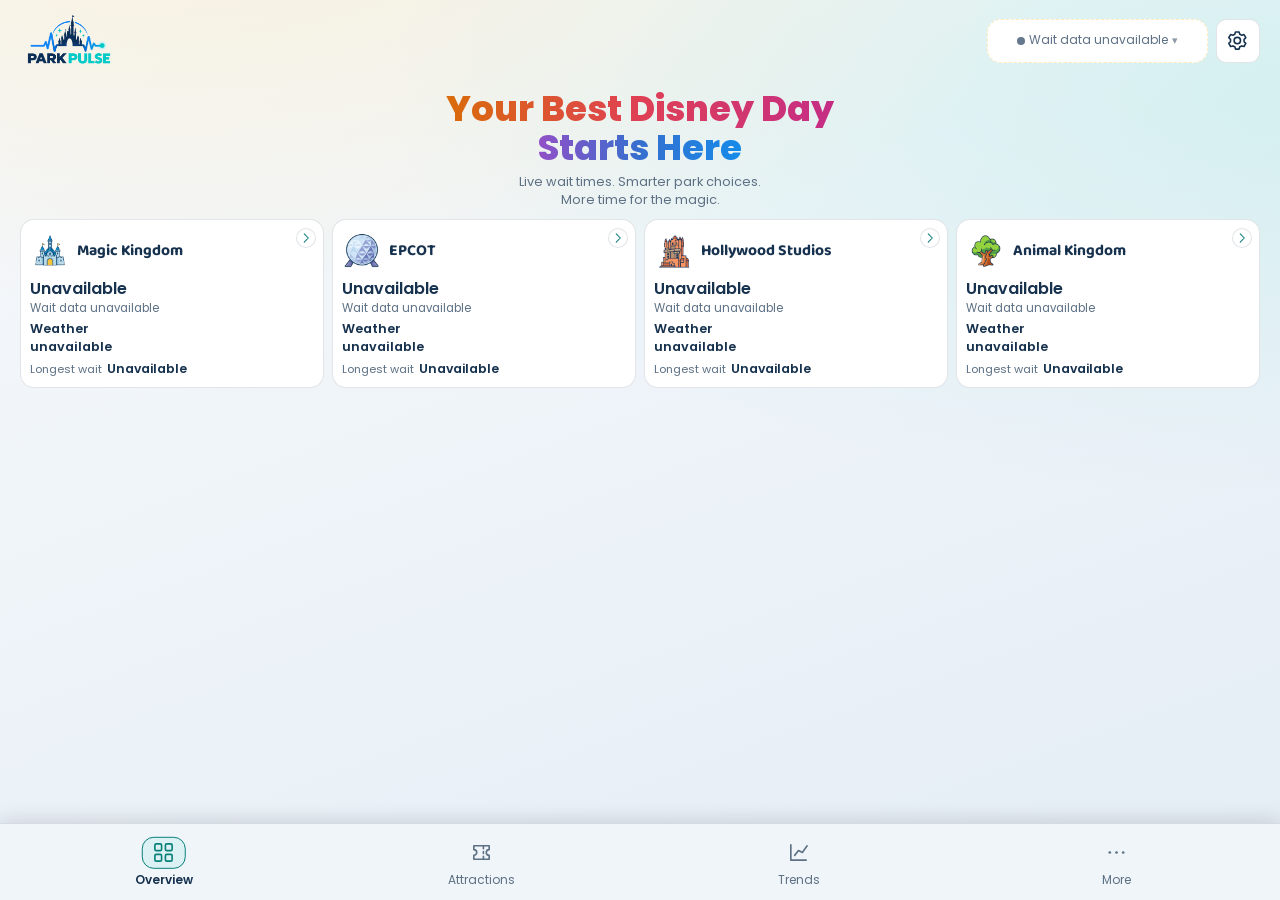
==== public/index.html @ 24d32935 "Move site into public/ for Cloudflare Workers assets" ====
<!DOCTYPE html>
<html lang="en">
<head>
<meta charset="UTF-8" />
<meta name="viewport" content="width=device-width, initial-scale=1.0, viewport-fit=cover" />
<meta name="color-scheme" content="dark light" />
<meta name="theme-color" content="#0f2545" />
<meta name="apple-mobile-web-app-capable" content="yes" />
<meta name="mobile-web-app-capable" content="yes" />
<meta name="apple-mobile-web-app-status-bar-style" content="black-translucent" />
<script src="assets/js/boot.js"></script>
<title>Park Pulse | Plan Your Magical Day</title>
<!-- Browser tab icons -->
<link rel="icon" href="images/favicon.ico">
<link rel="icon" type="image/png" sizes="16x16"
      href="images/favicon-16x16.png">
<link rel="icon" type="image/png" sizes="32x32"
      href="images/favicon-32x32.png">

<!-- Apple home-screen icon -->
<link rel="apple-touch-icon" sizes="180x180"
      href="images/apple-touch-icon.png">

<!-- Site name and Android/browser icon metadata -->
<link rel="manifest" href="site.webmanifest">

<!-- Page description -->
<meta name="description"
      content="Explore live Disney World attraction wait times, park comparisons, weather, and recorded ride interruptions with Park Pulse.">

<!-- Open Graph link previews -->
<meta property="og:type" content="website">
<meta property="og:site_name" content="Disney World Park Pulse">
<meta property="og:title"
      content="Park Pulse | Your Best Disney Day Starts Here">
<meta property="og:description"
      content="Live wait times. Smarter park choices. More time for the magic.">
<meta property="og:url"
      content="https://jacocksr.github.io/disney-busyness-monitor/">
<meta property="og:image"
      content="https://jacocksr.github.io/disney-busyness-monitor/images/park-pulse-social.png">
<meta property="og:image:type" content="image/png">
<meta property="og:image:width" content="1200">
<meta property="og:image:height" content="630">
<meta property="og:image:alt"
      content="Promotional graphic for Disney World Park Pulse.">

<!-- Large-image preview for X and compatible services -->
<meta name="twitter:card" content="summary_large_image">
<meta name="twitter:title"
      content="Park Pulse | Your Best Disney Day Starts Here">
<meta name="twitter:description"
      content="Live wait times. Smarter park choices. More time for the magic.">
<meta name="twitter:image"
      content="https://jacocksr.github.io/disney-busyness-monitor/images/park-pulse-social.png">
<meta name="twitter:image:alt"
      content="Promotional graphic for Disney World Park Pulse.">

<link rel="preconnect" href="https://fonts.googleapis.com">
<link href="https://fonts.googleapis.com/css2?family=Baloo+2:wght@500;600;700;800&family=Poppins:wght@400;500;600;700;800&display=swap" rel="stylesheet">
<link rel="stylesheet" href="assets/css/base.css">
<link rel="stylesheet" href="assets/css/weather-and-tables.css">
<link rel="stylesheet" href="assets/css/park-cards-and-closures.css">
<link rel="stylesheet" href="assets/css/history-calendar.css">
<link rel="stylesheet" href="assets/css/effects.css">
<link rel="stylesheet" href="assets/css/app-shell.css">
<style>
/* iOS top spacing: replace the 1.5rem body top padding; respect notch / Dynamic Island in standalone mode.
   TODO: move into assets/css/app-shell.css (Navigation section). */
body.pp-navigation-enabled {
  padding-top: max(8px, env(safe-area-inset-top));
}
</style>
</head>
<body>
<button type="button" class="theme-toggle-btn" id="themeToggleBtn"
  onclick="toggleTheme()" aria-label="Switch to light mode" title="Switch theme">
  <span class="theme-toggle-icon" id="themeIcon" aria-hidden="true">☀️</span>
  <span class="theme-toggle-label" id="themeText">Light Mode</span>
</button>
<div class="container">
  <div class="hero">
    <div class="hero-badge">✨ Disney World Park Pulse</div>

    <h1>
      <span class="hero-title-line hero-title-warm">Your Best Disney Day</span>
      <span class="hero-title-line hero-title-cool">Starts Here</span>
    </h1>

    <p class="tagline">
      <span>Live wait times. Smarter park choices.</span>
      <span>More time for the magic.</span>
    </p>
    <div class="hero-park-strip" id="heroParkStrip">
      <button type="button" class="park-select-btn" data-park-key="magic_kingdom" onclick="selectPark('magic_kingdom', this)">
        <img src="images/MKEmoji_1_1023x1023.png" alt="Magic Kingdom emoji" />
      </button>
      <button type="button" class="park-select-btn" data-park-key="epcot" onclick="selectPark('epcot', this)">
        <img src="images/EPCOTEmoji_1_1023x1023.png" alt="EPCOT emoji" />
      </button>
      <button type="button" class="park-select-btn" data-park-key="hollywood_studios" onclick="selectPark('hollywood_studios', this)">
        <img src="images/HSEmoji_1_1023x1023.png" alt="Hollywood Studios emoji" />
      </button>
      <button type="button" class="park-select-btn" data-park-key="animal_kingdom" onclick="selectPark('animal_kingdom', this)">
        <img src="images/AKEmoji_1_1023x1022.png" alt="Animal Kingdom emoji" />
      </button>
    </div>
    <div class="last-updated-wrap">
      <div class="last-updated" id="lastUpdated" onclick="toggleTzDropdown(event)">
        <span class="dot"></span> <span id="lastUpdatedText">Updated: Syncing...</span> <span class="tz-caret">▾</span>
      </div>
      <div class="tz-dropdown" id="tzDropdown">
        <div class="tz-dropdown-label">Display times in</div>
        <div id="tzOptionsList"></div>
      </div>
    </div>
    <div class="stale-banner" id="staleBanner">
      <span class="stale-icon">⏳</span>
      <span id="staleBannerText"></span>
    </div>
  </div>

  <div class="best-park-banner" id="bestParkBanner"></div>

  <div class="section-label">
    <div class="section-label-left">
      <span class="emoji">🌎</span> Choose Your Park
      <div class="info-btn-wrap">
        <div class="info-btn" id="crowdInfoBtn" onclick="toggleInfoPopover(event)">?</div>
        <div class="info-popover" id="crowdInfoPopover">
          <strong>What is the Crowd Index?</strong>
          A 1&ndash;10 score comparing right-now wait times across the park to typical levels for this time of day. Lower means shorter lines than usual; higher means busier than usual. Within 10% of normal counts as typical. These comparisons are relative to usual conditions and are not a guarantee of short waits.
          <div class="legend-row"><span class="legend-dot" style="background:var(--green)"></span> 1&ndash;3.9: Low crowds</div>
          <div class="legend-row"><span class="legend-dot" style="background:var(--yellow)"></span> 4&ndash;6.9: Moderate crowds</div>
          <div class="legend-row"><span class="legend-dot" style="background:var(--red)"></span> 7&ndash;10: High crowds</div>
          <div class="legend-row"><span class="legend-dot" style="background:var(--gray)"></span> Park not yet open: score not shown</div>
        </div>
      </div>
    </div>
  </div>
  <div class="hours-note" id="hoursNote" hidden>⏱ Park hours are estimated and may differ on Extra Magic or special-event days.</div>
  <div class="park-grid" id="parkGrid"></div>

<details class="panel weather-panel weather-expandable" id="weatherPanel" aria-labelledby="weatherTitle">
  <summary class="weather-summary" aria-expanded="false" aria-controls="weatherDetails">
    <div class="weather-summary-header"><div><div class="weather-meta">Park Weather at a Glance</div><h2 id="weatherTitle">Park Weather</h2></div><span class="weather-expand-label">Show details ↓</span></div>
    <div class="panel-park-strip" id="weatherPanelParkStrip" aria-label="Select a park for weather"></div>
    <div id="weatherGlance">Loading nearby weather…</div>
    <div id="weatherGlanceWarnings" role="status" aria-live="polite"></div>
  </summary>
  <div class="weather-expanded-content" id="weatherDetails"><div id="weatherContent">Loading nearby weather…</div></div>
</details>

  <div class="content-grid">
    <div class="panel" id="ridesPanel">
      <div class="panel-header">
        <h2 id="selectedParkTitle">Attraction Wait Times</h2>
        <input type="text" id="rideSearch" placeholder="🔍 Filter rides or lands..." />
      </div>
      <div class="queue-mobile-sort"><label for="queueMobileSort">Sort by</label><select id="queueMobileSort" onchange="setSortField(this.value)"><option value="wait_time">Wait time</option><option value="name">Attraction</option><option value="land">Land</option></select><button type="button" id="queueMobileDirection" onclick="setSortField(sortField)" aria-label="Reverse sort direction">Descending ↓</button></div>
      <div class="panel-park-strip" id="ridesPanelParkStrip"></div>
      <div class="table-container">
        <table id="ridesTable">
          <thead>
            <tr>
              <th class="sortable" id="thAttraction" onclick="setSortField('name')">Attraction <span class="sort-arrow">▾</span></th>
              <th class="sortable" id="thLand" onclick="setSortField('land')">Land <span class="sort-arrow">▾</span></th>
              <th class="sortable" id="thWait" style="text-align: right;" onclick="setSortField('wait_time')"><span class="queue-desktop-wait">Standby Wait</span><span class="queue-mobile-wait">Wait</span> <span class="sort-arrow">▾</span></th>
            </tr>
          </thead>
          <tbody id="ridesBody"></tbody>
        </table>
      </div>
    </div>

    <div class="panel">
      <div class="panel-header">
        <h2>📈 Today’s Wait Pulse</h2>
      </div>
      <div class="panel-park-strip" id="chartPanelParkStrip"></div>
      <div class="chart-wrap">
        <canvas id="trendChart"></canvas>
      </div>
      <div class="insights-panel" id="insightsPanel">
        <details class="chart-notes-disclosure" data-smooth-expand>
          <summary class="chart-notes-summary">
            <span class="chart-notes-summary-text">📊 Methodology & Timestamps</span>
            <span class="chart-notes-summary-chevron">▾</span>
          </summary>
          <div class="chart-notes-body" data-disclosure-content>
            <div class="insight-item">
              <strong>Optimal Strategy:</strong> Rope-drop high-demand headliners during the first 60 minutes after opening or during evening fireworks.
            </div>
            <div class="insight-item">
              <strong>Crowd Index:</strong> Standardized 1-10 index measuring current park-wide queue load against historical baselines. Only meaningful once the park is open for the day.
            </div>
          </div>
        </details>
      </div>
    </div>
  </div>
  <div class="panel heatmap-panel">
    <div class="panel-header">
      <h2 id="heatmapTitle">🔥 Ride Wait Heatmap</h2>
      <div class="heatmap-tabs">
        <div class="heatmap-tab active" data-mode="hour" onclick="setHeatmapMode('hour', this)">By Hour Today</div>
        <div class="heatmap-tab" data-mode="daily" onclick="setHeatmapMode('daily', this)">Last 7 Days</div>
        <div class="heatmap-tab" data-mode="weekday" onclick="setHeatmapMode('weekday', this)">By Day of Week</div>
      </div>
    </div>
    <div class="panel-park-strip" id="heatmapPanelParkStrip"></div>
    <div class="heatmap-caveat" id="heatmapCaveat"></div>
    <div class="heatmap-mobile-nav"><span id="heatmapSwipeHint">Swipe to compare columns</span><div><button type="button" id="heatmapScrollPrev" aria-label="Earlier heatmap columns" aria-controls="heatmapScrollRegion">‹</button><button type="button" id="heatmapScrollNext" aria-label="Later heatmap columns" aria-controls="heatmapScrollRegion">›</button></div></div>
    <div class="heatmap-scroll" id="heatmapScrollRegion" tabindex="0" role="region" aria-label="Ride wait heatmap; scroll horizontally to compare hours or dates">
      <table class="heatmap-table" id="heatmapTable">
        <thead id="heatmapHead"></thead>
        <tbody id="heatmapBody"></tbody>
      </table>
    </div>
    <div class="heatmap-legend">
      <span>Shorter waits</span>
      <div class="heatmap-legend-gradient">
        <span style="background:#35d08a"></span>
        <span style="background:#8fd08a"></span>
        <span style="background:#ffc857"></span>
        <span style="background:#ff9a5c"></span>
        <span style="background:#ff5d7a"></span>
      </div>
      <span>Longer waits</span>
    </div>
  </div>

  
<details class="panel pc-panel" id="pcAvailabilityPanel" data-smooth-expand>
 <summary id="pcClosureSummary"><span class="pc-card-title">Ride Closures<small>Loading current status and recorded interruptions</small></span><span class="pc-card-cue">View details ▾</span></summary>
 <div id="pcAvailabilityBody" data-disclosure-content></div>
</details>
<footer>
    <span class="footer-tagline">Every Disney day is different. We&rsquo;ll help you make the most of yours.</span><br>
    Made with <span class="heart">♥</span> for Disney World planners &mdash; data refreshes automatically.<br>
    Wait time data powered by <a href="https://queue-times.com" target="_blank" rel="noopener" style="color:var(--gold); text-decoration:underline;">Queue-Times.com</a>. Park hours powered by <a href="https://themeparks.wiki" target="_blank" rel="noopener" style="color:var(--gold); text-decoration:underline;">ThemeParks.wiki</a>.
  </footer>
</div>
<div class="modal-overlay" id="rideModalOverlay" onclick="if(event.target===this) closeRideModal()">
  <div class="ride-modal">
    <div class="ride-modal-header">
      <div>
        <div class="ride-modal-eyebrow" id="rideModalLand">Land</div>
        <div class="ride-modal-title" id="rideModalName">Ride Name</div>
      </div>
      <button class="ride-modal-close" onclick="closeRideModal()">✕</button>
    </div>
    <div class="ride-modal-body">
      <div class="ride-modal-stats">
        <div class="ride-modal-stat">
          <div class="ride-modal-stat-label">Current Wait</div>
          <div class="ride-modal-stat-value" id="rideModalCurrent">–</div>
        </div>
        <div class="ride-modal-stat">
          <div class="ride-modal-stat-label" id="rideModalAvgLabel">Today's Avg</div>
          <div class="ride-modal-stat-value" id="rideModalAvg">–</div>
        </div>
        <div class="ride-modal-stat">
          <div class="ride-modal-stat-label" id="rideModalPeakLabel">Today's Peak</div>
          <div class="ride-modal-stat-value" id="rideModalPeak">–</div>
        </div>
      </div>
      <div class="chart-title-row">
        <div class="ride-modal-chart-title" id="rideModalChartTitle">Today's Wait Time History</div>
        <div class="day-nav">
          <button type="button" class="day-nav-btn" id="rideModalPrevDay" onclick="stepDay('ride', -1)" aria-label="Previous day">◀</button>
          <span class="day-nav-label" id="rideModalDayLabel"></span>
          <button type="button" class="day-nav-btn" id="rideModalNextDay" onclick="stepDay('ride', 1)" aria-label="Next day">▶</button>
        </div>
      </div>
      <div class="ride-modal-sparkline-wrap" id="rideModalSparkWrap">
        <div class="ride-modal-no-history" id="rideModalNoHistory">Not enough history yet today &mdash; check back after a few more updates.</div>
        <canvas id="rideModalSparkline" height="120" style="display:none;"></canvas>
      </div>
    </div>
  </div>
</div>
<div class="modal-overlay" id="hmModalOverlay" onclick="if(event.target===this) closeHeatmapRideModal()">
  <div class="ride-modal">
    <div class="ride-modal-header">
      <div>
        <div class="ride-modal-eyebrow" id="hmModalLand">Land</div>
        <div class="ride-modal-title" id="hmModalName">Ride Name</div>
      </div>
      <button class="ride-modal-close" onclick="closeHeatmapRideModal()">&#10005;</button>
    </div>
    <div class="ride-modal-body">
      <div class="ride-modal-stats">
        <div class="ride-modal-stat">
          <div class="ride-modal-stat-label">Avg Wait (24 Hrs)</div>
          <div class="ride-modal-stat-value" id="hmModalAvg24">&ndash;</div>
          <div class="hm-stat-sub" id="hmModalAvg24Sub"></div>
        </div>
        <div class="ride-modal-stat">
          <div class="ride-modal-stat-label">Avg Wait (7 Days)</div>
          <div class="ride-modal-stat-value" id="hmModalAvg7">&ndash;</div>
          <div class="hm-stat-sub" id="hmModalAvg7Sub"></div>
        </div>
        <div class="ride-modal-stat">
          <div class="ride-modal-stat-label">Peak Wait</div>
          <div class="ride-modal-stat-value" id="hmModalPeak">&ndash;</div>
          <div class="hm-stat-sub" id="hmModalPeakSub"></div>
        </div>
      </div>
      <div class="chart-title-row">
        <div class="ride-modal-chart-title" id="hmModalChartTitle">Today's Wait Time History</div>
        <div class="day-nav">
          <button type="button" class="day-nav-btn" id="hmModalPrevDay" onclick="stepDay('hm', -1)" aria-label="Previous day">◀</button>
          <span class="day-nav-label" id="hmModalDayLabel"></span>
          <button type="button" class="day-nav-btn" id="hmModalNextDay" onclick="stepDay('hm', 1)" aria-label="Next day">▶</button>
        </div>
      </div>
      <div class="ride-modal-sparkline-wrap">
        <div class="ride-modal-no-history" id="hmModalNoHistory">Not enough history yet &mdash; check back after a few more updates.</div>
        <canvas id="hmModalSparkline" height="120" style="display:none;"></canvas>
      </div>
      <div class="hm-modal-note" id="hmModalNote"></div>
    </div>
  </div>
</div>
<div class="modal-overlay" id="closureModalOverlay" onclick="if(event.target===this) closeClosureModal()">
  <div class="ride-modal">
    <div class="ride-modal-header">
      <div>
        <div class="ride-modal-eyebrow" id="closureModalPark">Park</div>
        <div class="ride-modal-title">Closures &amp; Special Attractions</div>
      </div>
      <button class="ride-modal-close" onclick="closeClosureModal()">✕</button>
    </div>
    <div class="ride-modal-body">
      <div class="closure-modal-body-scroll">
        <div class="closure-modal-list" id="closureModalList"></div>
      </div>
    </div>
  </div>
</div>
<!-- Park wait-trend modal (opened from a park card's average wait) -->
<div class="modal-overlay" id="parkWaitModalOverlay" onclick="if(event.target===this) closeParkWaitModal()">
  <div class="ride-modal" style="max-width: 520px;">
    <div class="ride-modal-header">
      <div style="display:flex;align-items:center;gap:0.75rem;">
        <img id="parkWaitModalEmoji" src="" alt="" style="width:34px;height:34px;object-fit:contain;" />
        <div>
          <div class="ride-modal-eyebrow" id="parkWaitModalSubtitle">Hourly Wait Trend</div>
          <div class="ride-modal-title" id="parkWaitModalTitle">Park Name</div>
        </div>
      </div>
      <button class="ride-modal-close" onclick="closeParkWaitModal()" aria-label="Close modal">✕</button>
    </div>
    <div class="ride-modal-body">
      <div class="ride-modal-stats">
        <div class="ride-modal-stat">
          <div class="ride-modal-stat-label">Average Wait</div>
          <div class="ride-modal-stat-value" id="parkWaitModalAvg">–</div>
        </div>
        <div class="ride-modal-stat">
          <div class="ride-modal-stat-label">Crowd Status</div>
          <div class="ride-modal-stat-value" id="parkWaitModalStatus" style="font-size:0.92rem;line-height:1.25;">–</div>
        </div>
        <div class="ride-modal-stat">
          <div class="ride-modal-stat-label">Longest Wait</div>
          <div class="ride-modal-stat-value" id="parkWaitModalLongest">–</div>
          <div id="parkWaitModalLongestRide" style="font-size:0.74rem;color:var(--text-muted);margin:0.3rem auto 0;line-height:1.25;text-align:center;width:100%;display:block;white-space:nowrap;overflow:hidden;text-overflow:ellipsis;"></div>
        </div>
      </div>
      <div class="chart-title-row" style="margin-top:0.75rem;margin-bottom:0.4rem;display:flex;justify-content:space-between;align-items:center;">
        <div class="ride-modal-chart-title" style="font-size:0.88rem;font-weight:600;color:var(--text);">Today vs. Typical Hourly Waits</div>
        <div style="font-size:0.72rem;color:var(--text-muted);"><span style="color:var(--gold);">●</span> Today &nbsp;<span style="color:var(--teal);">┄</span> Typical</div>
      </div>
      <div style="position:relative;height:205px;width:100%;">
        <canvas id="parkWaitTrendModalChart"></canvas>
      </div>
      <div id="parkWaitModalNote" style="margin-top:0.75rem;font-size:0.78rem;color:var(--text-muted);line-height:1.45;text-align:center;"></div>
    </div>
  </div>
</div>

<script src="https://cdn.jsdelivr.net/npm/chart.js@4.5.1/dist/chart.umd.js"></script>
<script src="assets/js/core.js"></script>
<script src="assets/js/park-cards.js"></script>
<script src="assets/js/history.js"></script>
<script src="assets/js/effects.js"></script>
<script src="assets/js/app-shell.js"></script>
</body>
</html>
---- public/assets/css/base.css ----
/* Park Pulse — base.css
   Design tokens, themes, layout primitives, hero, legacy cards, tables, modals, heatmap.
   Sources consolidated: 00-foundation.css */

/* ==== Foundation ==== */

:root {
  --bg-1: #0f2545;
  --bg-2: #163a5f;
  --bg-3: #1c4a72;
  --card-bg: rgba(255,255,255,0.055);
  --card-bg-solid: #17324f;
  --header-bg-solid: #0f2545;
  --header-bg-hover: #1b3d63;
  --card-border: rgba(255,255,255,0.12);
  --gold: #ffd166;
  --gold-deep: #f4a300;
  --pink: #ff6fb5;
  --teal: #4cd6c0;
  --purple: #a78bfa;
  --text: #f5f8fc;
  --text-muted: #a9bdd4;
  --green: #35d08a;
  --yellow: #ffc857;
  --red: #ff5d7a;
  --gray: #6b7d94;
}

* {
  box-sizing: border-box;
  margin: 0;
  padding: 0;
  font-family: "Poppins", -apple-system, BlinkMacSystemFont, "Segoe UI", Roboto, sans-serif;
}

body {
  background: radial-gradient(ellipse 70% 45% at 15% -10%, rgba(255,209,102,0.08), transparent), radial-gradient(ellipse 70% 45% at 100% 10%, rgba(76,214,192,0.07), transparent), linear-gradient(160deg, var(--bg-1) 0%, var(--bg-2) 50%, var(--bg-3) 100%);
  background-attachment: fixed;
  color: var(--text);
  padding: 1.5rem;
  line-height: 1.5;
  min-height: 100vh;
  position: relative;
  overflow-x: hidden;
}

body::before {
  content: "";
  position: fixed;
  inset: 0;
  background-image: radial-gradient(1.5px 1.5px at 10% 20%, rgba(255,255,255,0.35), transparent), radial-gradient(1.5px 1.5px at 80% 10%, rgba(255,255,255,0.3), transparent), radial-gradient(1px 1px at 60% 60%, rgba(255,255,255,0.25), transparent), radial-gradient(1.5px 1.5px at 30% 80%, rgba(255,255,255,0.3), transparent), radial-gradient(1px 1px at 90% 70%, rgba(255,255,255,0.2), transparent), radial-gradient(1px 1px at 45% 35%, rgba(255,255,255,0.18), transparent);
  background-size: 100% 100%;
  pointer-events: none;
  z-index: 0;
  opacity: 0.7;
}

.container {
  max-width: 1240px;
  margin: 0 auto;
  position: relative;
  z-index: 1;
}

.hero {
  text-align: center;
  padding: 2.5rem 1.5rem 2rem;
  margin-bottom: 1.75rem;
  position: relative;
}

.hero-badge {
  display: inline-flex;
  align-items: center;
  gap: 0.4rem;
  background: rgba(255,209,102,0.13);
  border: 1px solid rgba(255,209,102,0.35);
  color: var(--gold);
  font-size: 0.78rem;
  font-weight: 600;
  padding: 0.35rem 0.9rem;
  border-radius: 999px;
  margin-bottom: 1rem;
  letter-spacing: 0.03em;
}

.hero h1 {
  font-family: "Baloo 2", "Poppins", sans-serif;
  -webkit-background-clip: text;
}

.hero p.tagline {
  color: var(--text-muted);
}

.hero-park-strip {
  display: flex;
  align-items: center;
  justify-content: center;
  gap: 1.1rem;
  margin: 1.3rem auto 0;
  flex-wrap: wrap;
}

.park-select-btn {
  background: none;
  border: none;
  padding: 6px;
  cursor: pointer;
  border-radius: 16px;
  transition: box-shadow 0.1s ease, background 0.1s ease;
}

.park-select-btn:hover {
  background: rgba(255,255,255,0.06);
}

.park-select-btn.active-park {
  box-shadow: 0 0 0 2px var(--gold), 0 0 18px rgba(255,209,102,0.35);
  background: rgba(255,209,102,0.08);
}

.hero-park-strip img {
  width: 128px;
  height: 128px;
  object-fit: contain;
  filter: drop-shadow(0 6px 14px rgba(0,0,0,0.35));
  transition: transform 0.2s ease;
  display: block;
}

.park-select-btn:hover img {
  transform: translateY(-4px) scale(1.06);
}

img.emoji-pulse {
  animation: emojiPulse 0.4s ease;
}

@keyframes emojiPulse {
  0% { transform: scale(1); }
  35% { transform: scale(1.35); }
  100% { transform: scale(1); }
}

.panel-park-strip {
  display: flex;
  align-items: center;
  justify-content: center;
  gap: 1rem;
  margin-bottom: 1.1rem;
  flex-wrap: wrap;
}

.panel-park-strip img {
  width: 68px;
  height: 68px;
  object-fit: contain;
  filter: drop-shadow(0 4px 10px rgba(0,0,0,0.3));
  transition: transform 0.2s ease;
  display: block;
}

.panel-park-strip .park-select-btn:hover img {
  transform: translateY(-3px) scale(1.06);
}

.last-updated-wrap {
  position: relative;
  display: inline-block;
  margin-top: 1.25rem;
}

.last-updated {
  display: inline-flex;
  align-items: center;
  gap: 0.5rem;
  background: var(--card-bg);
  backdrop-filter: blur(8px);
  padding: 0.5rem 1rem;
  border-radius: 999px;
  font-size: 0.85rem;
  border: 1px solid var(--card-border);
  color: var(--text-muted);
  cursor: pointer;
  transition: border-color 0.2s;
}

.last-updated:hover {
  border-color: var(--gold);
}

.last-updated.is-stale {
  border-color: rgba(255,200,87,0.4);
  color: var(--yellow);
}

.last-updated.is-refreshing {
  border-color: rgba(76,214,192,0.5);
}

.last-updated .dot {
  width: 8px;
  height: 8px;
  border-radius: 50%;
  background: var(--green);
  box-shadow: 0 0 8px var(--green);
  animation: pulse 2s infinite;
}

.last-updated.is-stale .dot {
  background: var(--yellow);
  box-shadow: 0 0 8px var(--yellow);
}

.last-updated.is-refreshing .dot {
  background: var(--teal);
  box-shadow: 0 0 8px var(--teal);
  animation: pulse 0.8s infinite;
}

.last-updated .tz-caret {
  font-size: 0.7rem;
  opacity: 0.7;
}

@keyframes pulse {
  0%, 100% { opacity: 1; }
  50% { opacity: 0.4; }
}

.tz-dropdown {
  display: none;
  position: absolute;
  top: calc(100% + 8px);
  left: 50%;
  transform: translateX(-50%);
  background: var(--card-bg-solid);
  border: 1px solid var(--card-border);
  border-radius: 12px;
  padding: 0.5rem;
  min-width: 240px;
  box-shadow: 0 10px 30px rgba(0,0,0,0.4);
  z-index: 20;
}

.tz-dropdown.open {
  display: block;
}

.tz-dropdown-label {
  font-size: 0.72rem;
  text-transform: uppercase;
  letter-spacing: 0.04em;
  color: var(--text-muted);
  padding: 0.4rem 0.6rem 0.2rem;
}

.tz-option {
  padding: 0.55rem 0.7rem;
  border-radius: 8px;
  font-size: 0.85rem;
  cursor: pointer;
  display: flex;
  justify-content: space-between;
  align-items: center;
  color: var(--text);
}

.tz-option:hover {
  background: rgba(255,255,255,0.07);
}

.tz-option.selected {
  background: rgba(255,209,102,0.14);
  color: var(--gold);
  font-weight: 600;
}

.stale-banner {
  display: none;
  max-width: 780px;
  margin: 1.1rem auto 0;
  background: rgba(255,200,87,0.1);
  border: 1px solid rgba(255,200,87,0.35);
  color: var(--yellow);
  padding: 0.75rem 1.1rem;
  border-radius: 10px;
  font-size: 0.85rem;
  line-height: 1.55;
  text-align: left;
  align-items: flex-start;
  gap: 0.6rem;
}

.stale-banner.visible {
  display: flex;
}

.queue-closed-row td {
  padding: 2.25rem 1rem;
  text-align: center;
  color: var(--text-muted);
  line-height: 1.6;
  border-bottom: none;
}

.queue-closed-row strong {
  display: block;
  color: var(--text, #fff);
  font-size: 1rem;
  margin-bottom: .2rem;
}

.queue-closed-icon {
  font-size: 1.6rem;
  margin-bottom: .35rem;
}

.pulse-hours {
  display: flex;
  flex-wrap: wrap;
  align-items: center;
  gap: .4rem .5rem;
  margin: .65rem 0 .6rem;
  font-size: .8rem;
}

.pulse-hours-event,
.pulse-hours-festival {
  display: inline-flex;
  align-items: center;
  gap: .4rem;
  padding: .28rem .7rem;
  border-radius: 999px;
  font-size: .76rem;
  line-height: 1.3;
}

.pulse-hours-event {
  border: 1px solid rgba(255,140,0,.35);
  background: rgba(255,140,0,.10);
  color: #ffaa44;
}

.pulse-hours-event strong {
  color: var(--text, #fff);
  font-weight: 700;
}

.pulse-hours-event small {
  opacity: .85;
  font-size: .68rem;
}

.pulse-hours-festival {
  border: 1px solid rgba(235,87,142,.32);
  background: rgba(235,87,142,.09);
  color: #f472b6;
}

.pulse-hours-festival strong {
  color: var(--text, #fff);
  font-weight: 700;
}

.pulse-hours-festival small {
  opacity: .85;
  font-size: .68rem;
}

[data-theme="light"] .pulse-hours-event {
  border-color: rgba(217,119,6,.35);
  background: rgba(217,119,6,.08);
  color: #b45309;
}

[data-theme="light"] .pulse-hours-festival {
  border-color: rgba(219,39,119,.32);
  background: rgba(219,39,119,.08);
  color: #9d174d;
}

.pulse-hours-main,
.pulse-hours-ee {
  display: inline-flex;
  align-items: center;
  gap: .4rem;
  padding: .28rem .7rem;
  border-radius: 999px;
  border: 1px solid var(--card-border, rgba(255,255,255,.14));
  background: rgba(255,255,255,.05);
  color: var(--text-muted);
  line-height: 1.3;
}

.pulse-hours-main strong {
  color: var(--text, #fff);
  font-weight: 700;
}

.pulse-hours-main small {
  opacity: .75;
  font-size: .68rem;
}

.pulse-hours-dot {
  width: .55rem;
  height: .55rem;
  border-radius: 50%;
  background: var(--gray);
  flex-shrink: 0;
}

.pulse-hours.is-open .pulse-hours-dot {
  background: var(--green);
  box-shadow: 0 0 0 3px rgba(53,208,138,.2);
}

.pulse-hours.is-early .pulse-hours-dot {
  background: var(--yellow, #ffd166);
  box-shadow: 0 0 0 3px rgba(255,209,102,.2);
}

.hours-note {
  font-size: .8rem;
  color: var(--text-muted, #c9c9e3);
  margin: .25rem 0 .75rem;
}

.hours-note[hidden] {
  display: none;
}

.data-unavailable {
  grid-column: 1 / -1;
  display: flex;
  gap: .75rem;
  align-items: flex-start;
  padding: 1.25rem;
  border-radius: 16px;
  border: 1px dashed rgba(255,209,102,.6);
  color: var(--text-muted, #c9c9e3);
  line-height: 1.5;
}

.data-unavailable strong {
  color: #ffe4a3;
}

.data-unavailable-icon {
  font-size: 1.4rem;
}

[data-theme="light"] .data-unavailable strong {
  color: #8a5a00;
}

.stale-banner .stale-icon {
  font-size: 1.1rem;
  flex-shrink: 0;
  line-height: 1.4;
}

.stale-banner strong {
  color: #ffe4a3;
}

.section-label {
  display: flex;
  align-items: center;
  justify-content: space-between;
  gap: 0.6rem;
  margin: 0 0 1.1rem 0.2rem;
  color: var(--text);
  font-family: "Baloo 2", sans-serif;
  font-size: 1.3rem;
  font-weight: 700;
  flex-wrap: wrap;
}

.section-label-left {
  display: flex;
  align-items: center;
  gap: 0.6rem;
}

.section-label .emoji {
  font-size: 1.4rem;
}

.info-btn-wrap {
  position: relative;
  display: inline-flex;
}

.info-btn {
  width: 22px;
  height: 22px;
  border-radius: 50%;
  background: rgba(255,255,255,0.1);
  border: 1px solid var(--card-border);
  color: var(--text-muted);
  font-size: 0.75rem;
  font-weight: 700;
  display: inline-flex;
  align-items: center;
  justify-content: center;
  cursor: pointer;
  font-family: "Poppins", sans-serif;
}

.info-btn:hover {
  background: rgba(255,209,102,0.18);
  color: var(--gold);
  border-color: var(--gold);
}

.info-popover {
  display: none;
  position: absolute;
  top: calc(100% + 10px);
  left: 0;
  background: var(--card-bg-solid);
  border: 1px solid var(--card-border);
  border-radius: 12px;
  padding: 1rem 1.1rem;
  width: 280px;
  box-shadow: 0 12px 30px rgba(0,0,0,0.45);
  z-index: 30;
  font-size: 0.82rem;
  font-weight: 400;
  color: var(--text-muted);
  line-height: 1.55;
}

.info-popover.open {
  display: block;
}

.info-popover strong {
  color: var(--gold);
}

.info-popover .legend-row {
  display: flex;
  align-items: center;
  gap: 0.5rem;
  margin-top: 0.5rem;
}

.info-popover .legend-dot {
  width: 10px;
  height: 10px;
  border-radius: 50%;
  flex-shrink: 0;
}

.best-park-banner {
  background: linear-gradient(135deg, rgba(255,209,102,0.12), rgba(255,111,181,0.08));
  border: 1px solid rgba(255,209,102,0.35);
  border-radius: 16px;
  padding: 1.1rem 1.4rem;
  margin-bottom: 1.5rem;
}

.best-park-content {
  display: flex;
  align-items: flex-start;
  gap: 0.9rem;
}

.best-park-icon {
  font-size: 1.8rem;
  line-height: 1;
}

.best-park-title {
  font-family: "Baloo 2", sans-serif;
  font-weight: 700;
  font-size: 1.1rem;
  color: #fff;
  margin-bottom: 0.3rem;
}

.best-park-eyebrow {
  font-size: .68rem;
  font-weight: 700;
  letter-spacing: .08em;
  text-transform: uppercase;
  color: var(--gold);
  margin-bottom: .15rem;
}

[data-theme="light"] .best-park-eyebrow {
  color: #8a5a00;
}

.best-park-note {
  font-size: .74rem;
  color: var(--text-muted);
  opacity: .85;
  margin-top: .3rem;
  line-height: 1.4;
}

.best-park-sub {
  font-size: 0.88rem;
  color: var(--text-muted);
  line-height: 1.5;
}

.vs-normal-pill {
  display: inline-flex;
  align-items: center;
  gap: 0.3rem;
  font-size: 0.72rem;
  font-weight: 600;
  padding: 0.15rem 0.55rem;
  border-radius: 999px;
  margin-top: 0.6rem;
}

.vs-normal-pill.below {
  background: rgba(53,208,138,0.15);
  color: var(--green);
}

.vs-normal-pill.typical {
  background: rgba(88,166,255,0.15);
  color: #6cb4ff;
}

[data-theme="light"] .vs-normal-pill.typical {
  color: #1f64b5;
}

.vs-normal-pill.above {
  background: rgba(255,170,60,0.16);
  color: #ffb24d;
}

[data-theme="light"] .vs-normal-pill.above {
  color: #a8620a;
}

.footer-tagline {
  display: inline-block;
  margin-bottom: .4rem;
  font-weight: 600;
}

.average-wait-row {
  display: flex;
  align-items: center;
  gap: 0.45rem;
  flex-wrap: wrap;
}

.average-wait-row .vs-normal-pill {
  margin-top: 0;
}

.park-grid {
  display: grid;
  grid-template-columns: repeat(2, 1fr);
  gap: 1.5rem;
  margin-bottom: 2.5rem;
}

@media (max-width: 720px) {
  .park-grid {
    grid-template-columns: 1fr;
  }
}

.park-card {
  background: var(--card-bg);
  backdrop-filter: blur(10px);
  border: 1px solid var(--card-border);
  border-radius: 18px;
  cursor: pointer;
  transition: transform 0.35s cubic-bezier(0.16, 1, 0.3, 1), border-color 0.25s ease, box-shadow 0.35s ease;
  position: relative;
  overflow: hidden;
}

.park-card.just-clicked {
  transform: scale(1.035);
  box-shadow: 0 18px 36px rgba(255,209,102,0.22);
}

.park-card::after {
  content: "";
  position: absolute;
  top: 0;
  left: 0;
  right: 0;
  height: 4px;
  background: var(--park-color, linear-gradient(90deg, var(--gold), var(--pink)));
  opacity: 0.9;
}

.park-card.closed::after {
  background: var(--gray);
  opacity: 0.6;
}

.park-card:hover {
  transform: translateY(-6px) scale(1.01);
  box-shadow: 0 14px 30px rgba(0,0,0,0.35);
}

.park-card.active {
  border-color: var(--gold);
  box-shadow: 0 0 0 2px rgba(255,209,102,0.3), 0 14px 30px rgba(0,0,0,0.4);
}

.card-header {
  display: flex;
  justify-content: space-between;
  align-items: flex-start;
  margin-bottom: 1.1rem;
  gap: 0.6rem;
}

.card-header h3 {
  font-family: "Baloo 2", sans-serif;
  font-size: 1.4rem;
  font-weight: 700;
  color: #fff;
  display: flex;
  align-items: center;
  gap: 0.6rem;
}

.park-name-emoji {
  width: 68px;
  height: 68px;
  object-fit: contain;
  flex-shrink: 0;
  display: inline-block;
}

.panel-title-emoji {
  width: 24px;
  height: 24px;
  object-fit: contain;
  flex-shrink: 0;
  display: inline-block;
  vertical-align: middle;
  margin-right: 0.4rem;
}

.score-badge {
  font-weight: 800;
  font-size: 1.15rem;
  padding: 0.35rem 0.8rem;
  border-radius: 10px;
  color: #12122a;
  text-align: center;
  white-space: nowrap;
}

.score-low {
  background: var(--green);
}

.score-mod {
  background: var(--yellow);
}

.score-high {
  background: var(--red);
  color: #fff;
}

.score-na {
  background: var(--gray);
  color: #fff;
}

.park-status-banner {
  display: flex;
  align-items: center;
  gap: 0.4rem;
  font-size: 0.85rem;
  font-weight: 700;
  padding: 0.5rem 0.7rem;
  border-radius: 8px;
  margin-bottom: 1rem;
}

.park-status-banner.special-event {
  background: rgba(255, 111, 181, 0.14);
  border: 1px solid rgba(255, 111, 181, 0.35);
  color: var(--pink, #ff6fb5);
  display: flex;
  align-items: center;
  gap: 0.6rem;
  padding: 0.55rem 0.75rem;
  border-radius: 8px;
  margin-bottom: 0.85rem;
}

[data-theme="light"] .park-status-banner.special-event {
  background: rgba(255, 111, 181, 0.10);
  border-color: rgba(214, 51, 132, 0.35);
  color: #b01a64;
}

.park-status-banner.pre-open {
  background: rgba(255,200,87,0.15);
  color: var(--yellow);
  border: 1px solid rgba(255,200,87,0.3);
}

.park-status-banner.early-entry {
  background: rgba(76,214,192,0.15);
  color: var(--teal);
  border: 1px solid rgba(76,214,192,0.3);
}

.card-metrics-top {
  display: flex;
  justify-content: space-between;
  font-size: 0.9rem;
  color: var(--text-muted);
  border-top: 1px solid rgba(255,255,255,0.1);
  padding-top: 1rem;
  gap: 0.6rem;
}

.card-metrics-top > div {
  min-width: 0;
}

.metric-value {
  font-weight: 700;
  color: #fff;
  font-size: 1.15rem;
  display: block;
  white-space: nowrap;
  overflow: hidden;
  text-overflow: ellipsis;
}

.metric-label {
  font-size: 0.76rem;
  text-transform: uppercase;
  letter-spacing: 0.04em;
  opacity: 0.8;
}

.card-metrics-longest {
  display: flex;
  flex-direction: column;
  gap: 0.2rem;
  font-size: 0.9rem;
  color: var(--text-muted);
  border-top: 1px solid rgba(255,255,255,0.08);
  margin-top: 0.8rem;
  padding-top: 0.8rem;
}

.card-metrics-longest .metric-longest-name {
  font-size: 0.82rem;
  font-weight: 500;
  color: var(--text);
  white-space: nowrap;
  overflow: hidden;
  text-overflow: ellipsis;
  min-width: 0;
  flex: 1;
}

.card-metrics-longest .metric-value {
  font-size: 1.15rem;
  flex-shrink: 0;
}

.longest-wait-row {
  display: flex;
  justify-content: space-between;
  align-items: baseline;
  gap: 0.7rem;
  min-width: 0;
}

.best-time-strip {
  margin-top: 1rem;
  font-size: 0.85rem;
  color: var(--teal);
  background: rgba(76,214,192,0.1);
  border: 1px solid rgba(76,214,192,0.22);
  padding: 0.5rem 0.7rem;
  border-radius: 8px;
  display: flex;
  align-items: center;
  gap: 0.5rem;
  font-weight: 600;
}

.best-time-strip.muted {
  color: var(--text-muted);
  background: rgba(255,255,255,0.05);
  border-color: var(--card-border);
}

.closure-row {
  margin-top: 0.7rem;
  font-size: 0.82rem;
  font-weight: 600;
  padding: 0.45rem 0.7rem;
  border-radius: 8px;
  display: flex;
  align-items: center;
  gap: 0.5rem;
  cursor: pointer;
  background: rgba(255,93,122,0.1);
  border: 1px solid rgba(255,93,122,0.28);
  color: var(--red);
  transition: background 0.15s, border-color 0.15s;
}

.closure-row:hover {
  background: rgba(255,93,122,0.16);
  border-color: rgba(255,93,122,0.4);
}

.closure-row.info {
  background: rgba(167,139,250,0.10);
  border-color: rgba(167,139,250,0.28);
  color: var(--purple);
}

.closure-row.info:hover {
  background: rgba(167,139,250,0.17);
  border-color: rgba(167,139,250,0.42);
}

.closure-section-title {
  font-size: 0.7rem;
  letter-spacing: 0.1em;
  text-transform: uppercase;
  color: var(--gold);
  font-weight: 700;
  margin: 0.9rem 0 0.1rem;
}

.closure-section-title:first-child {
  margin-top: 0;
}

.closure-modal-item .closure-tag {
  color: var(--purple);
  font-size: 0.82rem;
  font-weight: 600;
  margin-top: 0.2rem;
}

.closure-modal-item .closure-muted {
  color: var(--text-muted);
  font-size: 0.82rem;
  font-weight: 500;
  margin-top: 0.2rem;
}

.closure-modal-item .closure-live {
  color: var(--green);
  font-size: 0.82rem;
  font-weight: 600;
  margin-top: 0.2rem;
}

.status-refurb {
  color: var(--purple);
  font-weight: 600;
  font-size: 0.82rem;
}

.status-muted {
  color: var(--text-muted);
  font-weight: 500;
  font-size: 0.82rem;
}

tr.special-group-row td {
  cursor: pointer;
  background: rgba(255,255,255,0.04);
  color: var(--gold);
  font-size: 0.78rem;
  font-weight: 700;
  letter-spacing: 0.04em;
  text-transform: uppercase;
  border-top: 1px solid rgba(255,255,255,0.12);
}

tr.special-group-row:hover td {
  background: rgba(255,209,102,0.08);
}

.special-caret {
  margin-left: 0.4rem;
}

.closure-row.none {
  background: rgba(53,208,138,0.08);
  border-color: rgba(53,208,138,0.22);
  color: var(--green);
  cursor: default;
  font-weight: 500;
}

.closure-row .closure-caret {
  margin-left: auto;
  font-size: 0.7rem;
  opacity: 0.7;
}

.closure-modal-body-scroll {
  max-height: min(60vh, 480px);
  overflow-y: auto;
  padding-right: 0.3rem;
}

.closure-modal-body-scroll::-webkit-scrollbar {
  width: 8px;
}

.closure-modal-body-scroll::-webkit-scrollbar-thumb {
  background: rgba(255,255,255,0.15);
  border-radius: 8px;
}

.closure-modal-list {
  display: flex;
  flex-direction: column;
  gap: 0.6rem;
}

.closure-modal-item {
  background: rgba(255,255,255,0.04);
  border: 1px solid var(--card-border);
  border-radius: 10px;
  padding: 0.7rem 0.9rem;
  display: flex;
  flex-direction: column;
  gap: 0.2rem;
}

.closure-modal-item .closure-ride-name {
  color: #fff;
  font-weight: 700;
  font-size: 0.95rem;
}

.closure-modal-item .closure-ride-land {
  color: var(--text-muted);
  font-size: 0.78rem;
}

.closure-modal-item .closure-duration {
  color: var(--red);
  font-size: 0.82rem;
  font-weight: 600;
  margin-top: 0.2rem;
}

.closure-modal-empty {
  text-align: center;
  padding: 1.5rem 1rem;
  color: var(--text-muted);
  font-size: 0.85rem;
  font-style: italic;
}

.heatmap-panel {
  margin-top: 2rem;
  margin-bottom: 2rem;
}

.heatmap-tabs {
  display: flex;
  gap: 0.5rem;
  margin-bottom: 1rem;
  flex-wrap: wrap;
}

.heatmap-tab {
  background: rgba(255,255,255,0.06);
  border: 1px solid var(--card-border);
  color: var(--text-muted);
  font-size: 0.75rem;
  letter-spacing: 0.04em;
  text-transform: uppercase;
  font-weight: 600;
  padding: 0.4rem 0.9rem;
  border-radius: 999px;
  cursor: pointer;
  transition: all 0.18s;
}

.heatmap-tab:hover {
  border-color: var(--gold);
  color: var(--gold);
}

.heatmap-tab.active {
  background: var(--gold);
  border-color: var(--gold);
  color: #12122a;
}

.heatmap-caveat {
  display: none;
  background: rgba(107,125,148,0.15);
  border: 1px solid rgba(107,125,148,0.4);
  color: var(--text-muted);
  font-size: 0.82rem;
  padding: 0.7rem 1rem;
  border-radius: 10px;
  margin-bottom: 1rem;
  line-height: 1.5;
}

.heatmap-caveat.visible {
  display: block;
}

.heatmap-caveat strong {
  color: var(--gold);
}

.heatmap-scroll {
  padding-bottom: 0.4rem;
}

.heatmap-scroll::-webkit-scrollbar {
  height: 8px;
}

.heatmap-scroll::-webkit-scrollbar-thumb {
  background: rgba(255,255,255,0.15);
  border-radius: 8px;
}

.heatmap-table {
  border-collapse: collapse;
  font-size: 0.72rem;
}

.heatmap-table th {
  font-size: 0.62rem;
  letter-spacing: 0.06em;
  text-transform: uppercase;
  color: var(--text-muted);
  padding: 0.3rem 0.35rem;
  font-weight: 600;
  text-align: center;
  white-space: nowrap;
  background: transparent;
  position: static;
  box-shadow: none;
}

.heatmap-table th.ride-col {
  text-align: left;
  min-width: 170px;
  position: sticky;
  left: 0;
  background: var(--card-bg-solid);
  z-index: 3;
}

.heatmap-table td.ride-name {
  text-align: left;
  font-size: 0.74rem;
  color: var(--text);
  white-space: nowrap;
  padding: 0.25rem 0.6rem 0.25rem 0;
  font-weight: 500;
  position: sticky;
  left: 0;
  background: var(--card-bg-solid);
  z-index: 1;
  max-width: 170px;
  overflow: hidden;
  text-overflow: ellipsis;
}

.heatmap-table td {
  padding: 2px;
  text-align: center;
}

.heatmap-cell {
  display: inline-flex;
  align-items: center;
  justify-content: center;
  width: 30px;
  height: 22px;
  border-radius: 4px;
  font-size: 0.62rem;
  font-weight: 700;
  color: rgba(255,255,255,0.85);
  cursor: pointer;
  transition: transform 0.12s;
}

.heatmap-cell.has-data:hover {
  transform: scale(1.15);
}

.heatmap-table tbody tr[data-ride-id] {
  cursor: pointer;
}

.heatmap-table tbody tr[data-ride-id]:hover td.ride-name {
  color: var(--gold);
  background: #1c3f61;
}

.heatmap-table tbody tr[data-ride-id]:hover td {
  background: transparent;
}

.chart-title-row {
  display: flex;
  align-items: center;
  justify-content: space-between;
  gap: 0.5rem 0.8rem;
  flex-wrap: wrap;
  margin-bottom: 0.6rem;
}

.chart-title-row .ride-modal-chart-title {
  margin-bottom: 0;
}

.day-nav {
  display: inline-flex;
  align-items: center;
  gap: 0.4rem;
}

.day-nav-btn {
  width: 28px;
  height: 28px;
  border-radius: 50%;
  padding: 0;
  background: rgba(255,255,255,0.08);
  border: 1px solid var(--card-border);
  color: var(--text-muted);
  font-size: 0.65rem;
  cursor: pointer;
  display: inline-flex;
  align-items: center;
  justify-content: center;
  transition: background 0.15s, color 0.15s, border-color 0.15s;
}

.day-nav-btn:hover:not(:disabled) {
  background: rgba(255,209,102,0.18);
  color: var(--gold);
  border-color: var(--gold);
}

.day-nav-btn:disabled {
  opacity: 0.3;
  cursor: default;
}

.day-nav-label {
  font-size: 0.72rem;
  font-weight: 600;
  color: var(--text-muted);
  min-width: 8.5rem;
  text-align: center;
}

.hm-stat-sub {
  font-size: 0.66rem;
  color: var(--text-muted);
  margin-top: 0.25rem;
  line-height: 1.3;
}

.hm-modal-note {
  font-size: 0.72rem;
  color: var(--text-muted);
  margin-top: 0.9rem;
  line-height: 1.5;
  font-style: italic;
}

.heatmap-cell.no-data {
  background: rgba(255,255,255,0.03);
  color: rgba(255,255,255,0.15);
}

.heatmap-legend {
  display: flex;
  align-items: center;
  gap: 0.5rem;
  margin-top: 0.9rem;
  font-size: 0.72rem;
  color: var(--text-muted);
  flex-wrap: wrap;
}

.heatmap-legend-gradient {
  display: flex;
  height: 12px;
  width: 140px;
  border-radius: 6px;
  overflow: hidden;
}

.heatmap-legend-gradient span {
  flex: 1;
}

.content-grid {
  display: flex;
  flex-direction: column;
  gap: 1.5rem;
  margin-bottom: 2rem;
}

.panel {
  background: var(--card-bg);
  backdrop-filter: blur(10px);
  border: 1px solid var(--card-border);
  border-radius: 18px;
  padding: 1.5rem;
}

.panel-header {
  display: flex;
  justify-content: space-between;
  align-items: center;
  margin-bottom: 1.1rem;
  flex-wrap: wrap;
  gap: 0.6rem;
}

.panel-header h2 {
  font-family: "Baloo 2", sans-serif;
  font-size: 1.25rem;
  font-weight: 700;
  color: #fff;
  display: flex;
  align-items: center;
}

#rideSearch {
  padding: 0.55rem 1rem;
  border-radius: 999px;
  border: 1px solid var(--card-border);
  background: rgba(0,0,0,0.2);
  color: #fff;
  font-size: 0.85rem;
  outline: none;
  transition: border-color 0.2s;
}

#rideSearch:focus {
  border-color: var(--gold);
}

#rideSearch::placeholder {
  color: var(--text-muted);
}

.table-container {
  max-height: 480px;
  overflow-y: auto;
  border-radius: 12px;
}

.table-container::-webkit-scrollbar {
  width: 8px;
}

.table-container::-webkit-scrollbar-thumb {
  background: rgba(255,255,255,0.15);
  border-radius: 8px;
}

table {
  width: 100%;
  border-collapse: collapse;
  text-align: left;
  font-size: 0.88rem;
}

th {
  background: var(--header-bg-solid);
  padding: 0.7rem 0.85rem;
  position: sticky;
  top: 0;
  color: var(--gold);
  font-weight: 700;
  font-size: 0.75rem;
  text-transform: uppercase;
  letter-spacing: 0.04em;
  box-shadow: 0 1px 0 rgba(255,255,255,0.12);
  z-index: 2;
}

th.sortable {
  cursor: pointer;
  user-select: none;
  transition: color 0.15s, background 0.15s;
}

th.sortable:hover {
  color: #fff;
  background: var(--header-bg-hover);
}

th.sortable .sort-arrow {
  display: inline-block;
  margin-left: 0.3rem;
  font-size: 0.7rem;
  opacity: 0.4;
  transition: opacity 0.15s;
}

th.sortable.sort-active .sort-arrow {
  opacity: 1;
  color: var(--gold);
}

th:first-child {
  border-radius: 10px 0 0 0;
}

th:last-child {
  border-radius: 0 10px 0 0;
}

td {
  padding: 0.75rem 0.85rem;
  border-bottom: 1px solid rgba(255,255,255,0.06);
  background: var(--card-bg-solid);
}

tr:hover td {
  background: #1c3f61;
}

tr.ride-row {
  cursor: pointer;
}

.wait-pill {
  display: inline-block;
  padding: 0.3rem 0.65rem;
  border-radius: 999px;
  font-weight: 700;
  font-size: 0.82rem;
}

.status-down {
  color: var(--red);
  font-weight: 600;
  font-size: 0.82rem;
}

.land-tag {
  font-size: 0.76rem;
  color: var(--text-muted);
  display: block;
}

.insights-panel {
  margin-top: 1rem;
  font-size: 0.88rem;
  color: var(--text-muted);
  line-height: 1.6;
}

.chart-notes-disclosure {
  margin-top: 0.85rem;
  border-radius: 12px;
  background: rgba(255, 255, 255, 0.03);
  border: 1px solid var(--border);
}

.chart-notes-summary {
  display: flex;
  align-items: center;
  justify-content: space-between;
  padding: 0.65rem 0.9rem;
  cursor: pointer;
  user-select: none;
  font-size: 0.84rem;
  font-weight: 600;
  color: var(--text);
  list-style: none;
}

.chart-notes-summary::-webkit-details-marker {
  display: none;
}

.chart-notes-summary:focus-visible {
  outline: 2px solid var(--gold);
  outline-offset: -2px;
  border-radius: 10px;
}

.chart-notes-summary-text {
  display: inline-flex;
  align-items: center;
  gap: 0.45rem;
}

.chart-notes-summary-chevron {
  font-size: 0.75rem;
  color: var(--text-muted);
  transition: transform 0.2s ease;
}

details[open].chart-notes-disclosure .chart-notes-summary-chevron {
  transform: rotate(180deg);
}

.chart-notes-body {
  padding: 0.2rem 0.85rem 0.85rem;
}

.insight-item {
  margin-bottom: 0.65rem;
  padding: 0.65rem 0.85rem;
  border-left: 3px solid var(--gold);
  background: rgba(255,209,102,0.05);
  border-radius: 0 8px 8px 0;
  font-size: 0.84rem;
}

.insight-item:last-child {
  margin-bottom: 0;
}

.insight-item strong {
  color: var(--gold);
}

.chart-wrap {
  position: relative;
  height: 195px;
  width: 100%;
}

.chart-wrap canvas {
  position: absolute;
  inset: 0;
}

.modal-overlay {
  display: none;
  position: fixed;
  inset: 0;
  background: rgba(10,20,40,0.75);
  backdrop-filter: blur(3px);
  z-index: 200;
  align-items: center;
  justify-content: center;
  padding: 1.5rem;
}

.modal-overlay.active {
  display: flex;
}

.ride-modal {
  background: var(--card-bg-solid);
  border: 1px solid var(--card-border);
  border-radius: 16px;
  max-width: 560px;
  width: 100%;
  overflow: hidden;
  animation: modalIn 0.2s ease;
  box-shadow: 0 20px 60px rgba(0,0,0,0.5);
}

@keyframes modalIn {
  from { opacity: 0; transform: scale(0.96) translateY(10px); }
  to { opacity: 1; transform: scale(1) translateY(0); }
}

.ride-modal-header {
  padding: 1.4rem 1.6rem 1.1rem;
  border-bottom: 1px solid var(--card-border);
  display: flex;
  justify-content: space-between;
  align-items: flex-start;
  gap: 1rem;
}

.ride-modal-eyebrow {
  font-size: 0.7rem;
  letter-spacing: 0.12em;
  text-transform: uppercase;
  color: var(--gold);
  margin-bottom: 0.3rem;
  font-weight: 600;
}

.ride-modal-title {
  font-family: "Baloo 2", sans-serif;
  font-size: 1.3rem;
  font-weight: 700;
  color: #fff;
  line-height: 1.25;
}

.ride-modal-close {
  background: rgba(255,255,255,0.08);
  border: none;
  color: var(--text-muted);
  width: 32px;
  height: 32px;
  border-radius: 50%;
  cursor: pointer;
  font-size: 0.9rem;
  flex-shrink: 0;
  display: flex;
  align-items: center;
  justify-content: center;
  transition: background 0.15s;
}

.ride-modal-close:hover {
  background: rgba(255,255,255,0.18);
  color: #fff;
}

.ride-modal-body {
  padding: 1.4rem 1.6rem 1.6rem;
}

.ride-modal-stats {
  display: grid;
  grid-template-columns: repeat(3, 1fr);
  gap: 0.8rem;
  margin-bottom: 1.4rem;
}

.ride-modal-stat {
  background: rgba(255,255,255,0.04);
  border: 1px solid var(--card-border);
  border-radius: 10px;
  padding: 0.7rem;
  text-align: center;
}

.ride-modal-stat-label {
  font-size: 0.65rem;
  text-transform: uppercase;
  letter-spacing: 0.06em;
  color: var(--text-muted);
  margin-bottom: 0.3rem;
}

.ride-modal-stat-value {
  font-size: 1.2rem;
  font-weight: 700;
  color: #fff;
}

.ride-modal-chart-title {
  font-size: 0.78rem;
  color: var(--text-muted);
  margin-bottom: 0.6rem;
  font-weight: 600;
}

.ride-modal-sparkline-wrap {
  background: rgba(255,255,255,0.03);
  border-radius: 10px;
  padding: 0.8rem;
}

.ride-modal-no-history {
  text-align: center;
  padding: 1.5rem 1rem;
  color: var(--text-muted);
  font-size: 0.85rem;
  font-style: italic;
  line-height: 1.6;
}

footer {
  text-align: center;
  padding: 2rem 1rem 0.5rem;
  color: var(--text-muted);
  font-size: 0.82rem;
}

footer .heart {
  color: var(--pink);
}

@media (max-width: 600px) {
  body {
    padding: 1rem;
  }
  .hero-park-strip {
    gap: 0.25rem;
  }
  .hero-park-strip .park-select-btn {
    padding: 4px;
  }
  .hero-park-strip img {
    width: 80px;
    height: 80px;
  }
  .panel-park-strip img {
    width: 48px;
    height: 48px;
  }
  .info-popover {
    left: auto;
    right: 0;
  }
  .ride-modal-stats {
    grid-template-columns: 1fr;
  }
}

/* ============================================================
   LIGHT / DARK THEME SYSTEM
   The dark theme remains the original visual identity. The
   light theme is intentionally warm and airy rather than plain
   white, so the site still feels like a vacation experience.
   ============================================================ */
[data-theme="light"] {
  --bg-1: #f7f9fc;
  --bg-2: #edf3f8;
  --bg-3: #e4edf5;
  --card-bg: rgba(255,255,255,0.86);
  --card-bg-solid: #ffffff;
  --header-bg-solid: #f0f5f9;
  --header-bg-hover: #e4edf5;
  --card-border: rgba(23,50,79,0.13);
  --gold: #c98200;
  --gold-deep: #a96700;
  --pink: #c92d78;
  --teal: #087f78;
  --purple: #6941c6;
  --text: #17324f;
  --text-muted: #5d7084;
  --green: #168a58;
  --yellow: #b87400;
  --red: #c73a55;
  --gray: #65788d;
}

[data-theme="light"] body {
  background: radial-gradient(ellipse 70% 45% at 15% -10%, rgba(255,209,102,0.20), transparent), radial-gradient(ellipse 70% 45% at 100% 10%, rgba(76,214,192,0.16), transparent), linear-gradient(160deg, var(--bg-1) 0%, var(--bg-2) 50%, var(--bg-3) 100%);
}

[data-theme="light"] body::before {
  opacity: 0.10;
}

/* Convert the small number of legacy hard-coded dark-theme surfaces
   so the existing site components follow the selected theme too. */
[data-theme="light"] .park-card,
[data-theme="light"] .panel,
[data-theme="light"] .ride-modal {
  box-shadow: 0 6px 22px rgba(23,50,79,0.08);
}

[data-theme="light"] .park-card:hover {
  box-shadow: 0 14px 30px rgba(23,50,79,0.13);
}

[data-theme="light"] .park-card.active {
  box-shadow: 0 0 0 2px rgba(201,130,0,0.32), 0 14px 30px rgba(23,50,79,0.10);
}

[data-theme="light"] .card-header h3,
[data-theme="light"] .panel-header h2,
[data-theme="light"] .ride-modal-title,
[data-theme="light"] .metric-value {
  color: var(--text);
}

[data-theme="light"] .card-metrics-top {
  border-top-color: var(--card-border);
}

[data-theme="light"] .card-metrics-longest {
  border-top-color: var(--card-border);
}

[data-theme="light"] #rideSearch {
  background: rgba(255,255,255,0.92);
  color: var(--text);
}

[data-theme="light"] #rideSearch::placeholder {
  color: #718398;
}

[data-theme="light"] tr:hover td {
  background: #f2f6fa;
}

[data-theme="light"] td {
  border-bottom-color: rgba(23,50,79,0.08);
}

[data-theme="light"] .heatmap-cell.no-data {
  background: rgba(23,50,79,0.045);
  color: rgba(23,50,79,0.25);
}

[data-theme="light"] .heatmap-scroll::-webkit-scrollbar-thumb,
[data-theme="light"] .table-container::-webkit-scrollbar-thumb {
  background: rgba(23,50,79,0.18);
}

[data-theme="light"] .ride-modal-stat,
[data-theme="light"] .ride-modal-sparkline-wrap {
  background: #f6f9fc;
}

[data-theme="light"] .ride-modal-close {
  background: rgba(23,50,79,0.06);
}

[data-theme="light"] .ride-modal-close:hover {
  background: rgba(23,50,79,0.12);
  color: var(--text);
}

[data-theme="light"] .modal-overlay {
  background: rgba(23,50,79,0.42);
}

[data-theme="light"] .best-time-strip.muted {
  background: rgba(23,50,79,0.04);
}

[data-theme="light"] .theme-toggle-btn {
  background: rgba(255,255,255,0.94);
  border-color: rgba(23,50,79,0.14);
  color: var(--text);
  box-shadow: 0 6px 18px rgba(23,50,79,0.10);
}

.theme-toggle-btn {
  position: fixed;
  top: 1rem;
  right: 1rem;
  z-index: 100;
  display: inline-flex;
  align-items: center;
  gap: 0.45rem;
  min-height: 40px;
  padding: 0.48rem 0.8rem;
  border: 1px solid var(--card-border);
  border-radius: 999px;
  background: var(--card-bg-solid);
  color: var(--text);
  font: 600 0.78rem/1 "Poppins", sans-serif;
  cursor: pointer;
  box-shadow: 0 6px 18px rgba(0,0,0,0.16);
  transition: transform 0.2s ease, border-color 0.2s ease, background 0.25s ease, color 0.25s ease;
}

.theme-toggle-btn:hover {
  transform: translateY(-1px);
  border-color: var(--gold);
}

.theme-toggle-btn:focus-visible,
.park-select-btn:focus-visible,
.info-btn:focus-visible,
.last-updated:focus-visible,
.heatmap-tab:focus-visible,
.ride-modal-close:focus-visible,
th.sortable:focus-visible {
  outline: 3px solid rgba(76,214,192,0.55);
  outline-offset: 3px;
}

.theme-toggle-icon {
  font-size: 1rem;
  line-height: 1;
}

.theme-toggle-btn .theme-toggle-label {
  white-space: nowrap;
}

@media (max-width: 600px) {
  .theme-toggle-btn {
    top: 0.65rem;
    right: 0.65rem;
    min-height: 38px;
    padding: 0.45rem 0.65rem;
  }
  .theme-toggle-btn .theme-toggle-label {
    display: none;
  }
}

@media (prefers-reduced-motion: reduce) {
  *,
  *::before,
  *::after {
    scroll-behavior: auto !important;
    transition-duration: 0.01ms !important;
    animation-duration: 0.01ms !important;
    animation-iteration-count: 1 !important;
  }
}

/* ── Light-mode overrides for components added after the theme prototype ── */
[data-theme="light"] .hero h1 {
  background: linear-gradient(90deg, #d98200, #d6336c 45%, #0f9488 90%);
  -webkit-background-clip: text;
  background-clip: text;
  color: transparent;
}

[data-theme="light"] .park-select-btn:not(.active-park):hover,
[data-theme="light"] .tz-option:hover {
  background: rgba(23,50,79,0.06);
}

[data-theme="light"] .info-btn:not(:hover),
[data-theme="light"] .heatmap-tab:not(.active),
[data-theme="light"] .day-nav-btn {
  background: rgba(23,50,79,0.06);
}

[data-theme="light"] .stale-banner strong {
  color: #8a5a00;
}

[data-theme="light"] .best-park-title,
[data-theme="light"] .closure-modal-item .closure-ride-name,
[data-theme="light"] .ride-modal-stat-value {
  color: var(--text);
}

[data-theme="light"] .score-low,
[data-theme="light"] .score-mod {
  color: #fff;
}

[data-theme="light"] th.sortable:hover {
  color: var(--text);
}

[data-theme="light"] .heatmap-table tbody tr[data-ride-id]:hover td.ride-name {
  background: #eaf1f7;
}

[data-theme="light"] .closure-modal-item {
  background: rgba(23,50,79,0.04);
}

[data-theme="light"] tr.special-group-row td {
  background: rgba(23,50,79,0.04);
  border-top-color: var(--card-border);
  color: var(--gold-deep);
}

[data-theme="light"] tr.special-group-row:hover td {
  background: rgba(201,130,0,0.10);
}

[data-theme="light"] .closure-modal-body-scroll::-webkit-scrollbar-thumb {
  background: rgba(23,50,79,0.18);
}

[data-theme="light"] th,
[data-theme="light"] .hero-badge {
  color: var(--gold-deep);
}

[data-theme="light"] th.sortable.sort-active .sort-arrow {
  color: var(--gold-deep);
}

[data-theme="light"] footer a {
  color: var(--gold-deep) !important;
}

/* Theme-only transition; existing theme colors remain unchanged. */
::view-transition-old(root),
::view-transition-new(root) {
  animation-duration: 480ms;
  animation-timing-function: ease-in-out;
}

html.theme-fading body,
html.theme-fading body * {
  transition: background-color 480ms ease-in-out, color 480ms ease-in-out, border-color 480ms ease-in-out, box-shadow 480ms ease-in-out, fill 480ms ease-in-out, stroke 480ms ease-in-out !important;
}

.theme-background-fade {
  position: fixed;
  inset: 0;
  pointer-events: none;
  z-index: 0;
  opacity: 1;
  transition: opacity 480ms ease-in-out;
}

@media (prefers-reduced-motion: reduce) {
  ::view-transition-old(root),
  ::view-transition-new(root) {
    animation: none !important;
  }
  html.theme-fading body,
  html.theme-fading body * {
    transition: none !important;
  }
}

/* Compact park cards */
.park-card {
  padding: 1.35rem;
}

.pulse-header {
  display: flex;
  justify-content: space-between;
  align-items: flex-start;
  gap: .7rem;
  margin-bottom: 1rem;
}

.pulse-identity {
  display: flex;
  align-items: center;
  gap: .65rem;
  min-width: 0;
}

.pulse-identity > div {
  min-width: 0;
}

.pulse-identity img {
  width: 80px;
  height: 80px;
  object-fit: contain;
  flex-shrink: 0;
}

.pulse-identity h3 {
  font: 700 1.375rem/1.2 "Baloo 2",sans-serif;
  color: var(--text);
  white-space: normal;
  overflow-wrap: break-word;
}

.pulse-descriptor {
  font-size: .76rem;
  color: var(--text-muted);
  margin-top: .2rem;
}

.pulse-waits {
  display: grid;
  grid-template-columns: minmax(0, 1fr) minmax(0, 1fr);
  gap: 0.75rem;
  border-top: 1px solid var(--card-border);
  padding-top: 0.75rem;
  margin-top: 0.4rem;
  margin-bottom: 0.5rem;
  align-items: start;
}

.pulse-waits.pulse-waits-clickable {
  cursor: pointer;
  border-radius: 10px;
  padding: 0.55rem 0.65rem;
  margin: 0.35rem 0 0.5rem;
  border: 1px solid rgba(255, 209, 102, 0.12);
  background: rgba(255, 209, 102, 0.03);
  transition: background 0.18s ease, border-color 0.18s ease;
}

.pulse-waits.pulse-waits-clickable:hover {
  background: rgba(255, 209, 102, 0.08);
  border-color: rgba(255, 209, 102, 0.3);
}

.pulse-waits.pulse-waits-clickable:focus-visible {
  outline: 2px solid var(--gold);
  outline-offset: 2px;
}

.pulse-waits > div {
  min-width: 0;
}

.pulse-waits .label {
  font-size: .68rem;
  color: var(--text-muted);
  letter-spacing: .05em;
  text-transform: uppercase;
}

.pulse-waits .value {
  font-size: 1.35rem;
  font-weight: 700;
  color: var(--text);
  line-height: 1.2;
  margin-bottom: 0.25rem;
}

.pulse-ride {
  font-size: .73rem;
  color: var(--text-muted);
  line-height: 1.35;
  min-height: 2.7em;
  display: -webkit-box;
  -webkit-line-clamp: 2;
  -webkit-box-orient: vertical;
  overflow: hidden;
  word-break: normal;
  overflow-wrap: break-word;
}

/* Encapsulated Pill for Tap for Hourly Wait Trend */
.pulse-waits-pill-btn {
  grid-column: 1 / -1;
  display: flex;
  align-items: center;
  justify-content: space-between;
  width: 100%;
  margin-top: 0.5rem;
  padding: 0.42rem 0.75rem;
  background: rgba(255, 209, 102, 0.08);
  border: 1px solid rgba(255, 209, 102, 0.28);
  border-radius: 8px;
  color: var(--gold);
  font-size: 0.76rem;
  font-weight: 600;
  transition: all 0.2s ease;
}

.pulse-waits.pulse-waits-clickable:hover .pulse-waits-pill-btn {
  background: rgba(255, 209, 102, 0.16);
  border-color: var(--gold);
}

.pulse-closures {
  font-size: .8rem;
}

.pulse-closure-main {
  color: var(--green);
}

.pulse-closure-main.down {
  color: var(--red);
}

.pulse-disclosure {
  display: block;
  background: none;
  border: 0;
  padding: .25rem 0;
  color: var(--text-muted);
  font: inherit;
  font-size: .72rem;
  text-align: left;
  cursor: pointer;
}

.pulse-disclosure:hover {
  color: var(--gold);
}

.pulse-insight {
  display: flex;
  gap: .4rem;
  font-size: .8rem;
}

.pulse-insight strong {
  display: block;
}

.pulse-insight small {
  display: block;
  font-size: .73rem;
  margin-top: .12rem;
}

.pulse-footer {
  border-top: 1px solid var(--card-border);
  padding-top: .7rem;
  display: flex;
  justify-content: space-between;
  align-items: center;
  gap: .5rem;
  font-size: .8rem;
  color: var(--text);
}

.pulse-weather small {
  display: block;
  font-size: .65rem;
  color: var(--text-muted);
  margin-top: .1rem;
}

.pulse-weather-details {
  border: 0;
  background: none;
  color: var(--gold);
  font: 600 .75rem "Poppins",sans-serif;
  cursor: pointer;
  padding: .4rem .2rem;
  white-space: nowrap;
}

.pulse-disclosure:focus-visible,
.pulse-weather-details:focus-visible {
  outline: 2px solid var(--teal);
  outline-offset: 3px;
}

.weather-panel {
  margin-bottom: 1.5rem;
}

.weather-panel h2 {
  color: var(--text);
}

.weather-meta {
  font-size: .75rem;
  line-height: 1.5;
  color: var(--text-muted);
}

.weather-hours {
  display: grid;
  grid-template-columns: repeat(6,minmax(0,1fr));
  gap: .5rem;
  margin: .8rem 0;
}

.weather-hour {
  background: var(--card-bg-solid);
  border: 1px solid var(--card-border);
  border-radius: 10px;
  padding: .7rem;
  font-size: .72rem;
  min-width: 0;
  color: var(--text-muted);
}

.weather-hour strong {
  display: block;
  color: var(--text);
  font-size: 1rem;
}

.weather-alert {
  border: 1px solid var(--red);
  padding: .7rem;
  border-radius: 10px;
  margin: .6rem 0;
}

.weather-alert summary {
  color: var(--red);
  cursor: pointer;
}

.weather-alert p {
  font-size: .78rem;
  white-space: pre-wrap;
  color: var(--text);
}

@media (max-width:800px) {
  .weather-hours {
    grid-template-columns: repeat(3,minmax(0,1fr));
  }
}

@media (max-width:450px) {
  .weather-hours {
    grid-template-columns: repeat(2,minmax(0,1fr));
  }
  .pulse-identity h3 {
    font-size: 1.25rem;
  }
  .pulse-identity img {
    width: 80px;
    height: 80px;
  }
  .park-card {
    padding: 1.1rem;
  }
  .score-badge {
    font-size: .95rem;
    padding: .35rem .5rem;
  }
}

.curve-warning {
  color: var(--yellow);
  border-left-color: var(--yellow);
}
---- public/assets/css/weather-and-tables.css ----
/* Park Pulse — weather-and-tables.css
   Weather panel and disclosure, weather park navigation, mobile queue/heatmap tables, light-mode wait contrast.
   Sources consolidated: 10-weather-disclosure.css, 20-weather-navigation.css, 30-mobile-tables.css, 40-light-wait-contrast.css */

/* ==== Weather disclosure ==== */

/* One consolidated presentation layer for the existing weather disclosure. */
#weatherPanel {
  padding: 0;
  overflow: hidden;
}

#weatherPanel .weather-summary {
  display: block;
  list-style: none;
  cursor: pointer;
  padding: 1.2rem 1.4rem;
}

#weatherPanel .weather-summary::-webkit-details-marker {
  display: none;
}

#weatherPanel .weather-summary:focus-visible {
  outline: 3px solid var(--teal);
  outline-offset: -4px;
  border-radius: 18px;
}

#weatherPanel .weather-summary-header {
  display: flex;
  justify-content: space-between;
  align-items: center;
  gap: 1rem;
}

#weatherPanel .weather-summary-header h2 {
  font: 700 1.25rem/1.35 "Baloo 2",sans-serif;
  color: var(--text);
  display: flex;
  align-items: center;
  margin-top: .15rem;
}

#weatherPanel .weather-expand-label {
  font-size: .75rem;
  font-weight: 600;
  color: var(--gold);
  white-space: nowrap;
  background: rgba(255,209,102,.08);
  border: 1px solid rgba(255,209,102,.28);
  border-radius: 999px;
  padding: 0.3rem 0.65rem;
  display: inline-flex;
  align-items: center;
  gap: 0.25rem;
  transition: all .2s ease;
}

#weatherPanel .weather-summary:hover .weather-expand-label {
  background: rgba(255,209,102,.16);
  border-color: var(--gold);
}

#weatherPanel .ppwx-current {
  font-size: 1.4rem;
  font-weight: 700;
  line-height: 1.35;
  color: var(--text);
  margin: .75rem 0 .15rem;
}

#weatherPanel .ppwx-metadata {
  font-size: .8rem;
  line-height: 1.5;
  color: var(--text-muted);
}

#weatherPanel .ppwx-trend {
  font-size: .85rem;
  font-weight: 600;
  color: var(--teal);
  margin: .65rem 0 .25rem;
}

#weatherPanel .ppwx-strip-label {
  font-size: .65rem;
  color: var(--text-muted);
  margin: .6rem 0 .15rem;
}

#weatherPanel .ppwx-glance-forecast {
  display: grid;
  margin: .3rem 0 .6rem;
}

#weatherPanel .ppwx-glance-hour {
  min-width: 0;
  color: var(--text);
}

#weatherPanel .ppwx-glance-hour time {
  display: block;
  font-size: .7rem;
  color: var(--text-muted);
}

#weatherPanel .ppwx-glance-hour strong {
  display: block;
  font-size: .95rem;
  margin: .2rem 0;
}

#weatherPanel .ppwx-glance-hour small {
  font-size: .74rem;
  color: var(--teal);
}

#weatherPanel .ppwx-glance-source {
  font-size: .68rem;
  color: var(--text-muted);
  line-height: 1.5;
}

#weatherPanel .ppwx-warning {
  font-size: .76rem;
  color: var(--yellow);
  margin: .5rem 0 0;
}

#weatherPanel .ppwx-alert-preview {
  font-size: .8rem;
  font-weight: 600;
  color: var(--red);
  margin: .5rem 0 0;
}

#weatherPanel .weather-expanded-content {
  border-top: 1px solid var(--card-border);
  padding: 1rem 1.4rem 1.2rem;
}

#weatherPanel .ppwx-detail-heading {
  font-size: .95rem;
  font-weight: 700;
  color: var(--text);
}

#weatherPanel .ppwx-provenance {
  font-size: .73rem;
  line-height: 1.6;
  color: var(--text-muted);
  margin-top: .8rem;
}

#weatherPanel .ppwx-provenance p {
  margin: .3rem 0;
}

#weatherPanel .ppwx-no-alert {
  font-size: .73rem;
  color: var(--text-muted);
  margin: .65rem 0;
}

#weatherPanel[open] .ppwx-glance-forecast,
#weatherPanel[open] .ppwx-strip-label,
#weatherPanel[open] .ppwx-glance-source {
  display: none;
}

@media (max-width:600px) {
  #weatherPanel .weather-summary {
    padding: 1rem;
  }
  #weatherPanel .weather-summary-header {
    gap: .5rem;
  }
  #weatherPanel .weather-summary-header h2 {
    font-size: 1.05rem;
  }
  #weatherPanel .weather-expand-label {
    font-size: .7rem;
    padding: 0.25rem 0.55rem;
  }
  #weatherPanel .ppwx-current {
    font-size: 1.18rem;
  }
  #weatherPanel .ppwx-metadata {
    font-size: .73rem;
  }
  #weatherPanel .weather-expanded-content {
    padding: .9rem 1rem 1rem;
  }
  #weatherPanel .ppwx-glance-hour {
    padding: .2rem .05rem;
  }
}

/* ==== Weather navigation ==== */

/* Weather park navigation and forecast browsing; all data fetching is unchanged. */
#weatherPanel #weatherPanelParkStrip {
  margin: .8rem 0 .7rem;
  gap: .85rem;
  justify-content: center;
}

#weatherPanel #weatherPanelParkStrip img {
  width: 68px;
  height: 68px;
}

#weatherPanel .ppwx-glance-forecast {
  grid-template-columns: repeat(5,minmax(0,1fr));
  max-width: none;
  width: 100%;
  gap: .5rem;
  overflow-x: auto;
}

#weatherPanel .ppwx-glance-hour {
  text-align: center;
  box-sizing: border-box;
  border: 1px solid var(--card-border);
  border-radius: 10px;
  background: rgba(255,255,255,.035);
  padding: .35rem .12rem;
}

[data-theme="light"] #weatherPanel .ppwx-glance-hour {
  background: rgba(15,35,55,.025);
}

#weatherPanel .ppwx-forecast-heading {
  display: flex;
  justify-content: space-between;
  align-items: center;
  gap: .75rem;
  flex-wrap: wrap;
}

#weatherPanel .ppwx-forecast-hint {
  display: block;
  font-size: .68rem;
  font-weight: 400;
  color: var(--text-muted);
  margin-top: .1rem;
}

#weatherPanel .ppwx-forecast-controls {
  display: flex;
  gap: .4rem;
}

#weatherPanel .ppwx-forecast-controls button {
  width: 34px;
  height: 34px;
  border: 1px solid var(--card-border);
  border-radius: 50%;
  background: var(--card-bg-solid);
  color: var(--gold);
  font: 600 1.3rem/1 "Poppins",sans-serif;
  cursor: pointer;
}

#weatherPanel .ppwx-forecast-controls button:disabled {
  opacity: .35;
  cursor: default;
}

#weatherPanel .ppwx-forecast-controls button:focus-visible,
#weatherPanel .ppwx-forecast-scroller:focus-visible {
  outline: 3px solid var(--teal);
  outline-offset: 2px;
}

#weatherPanel .ppwx-forecast-scroller {
  display: flex;
  gap: .6rem;
  overflow-x: auto;
  scroll-snap-type: x proximity;
  overscroll-behavior-x: contain;
  position: relative;
  padding: .25rem 0 .5rem;
  scrollbar-width: thin;
}

#weatherPanel .ppwx-forecast-scroller .weather-hour {
  flex: 0 0 calc((100% - 3rem)/6);
  min-width: 155px;
  scroll-snap-align: start;
}

@media (max-width:600px) {
  #weatherPanel #weatherPanelParkStrip {
    gap: .5rem;
  }
  #weatherPanel #weatherPanelParkStrip img {
    width: 48px;
    height: 48px;
  }
  #weatherPanel .ppwx-glance-forecast {
    grid-template-columns: repeat(5,minmax(0,1fr));
    gap: .15rem;
    padding-bottom: .2rem;
  }
  #weatherPanel .ppwx-glance-hour strong {
    font-size: .8rem;
  }
  #weatherPanel .ppwx-forecast-scroller .weather-hour {
    flex-basis: 155px;
  }
}

/* ==== Mobile tables ==== */

/* Targeted mobile queue and heatmap layout; desktop remains unchanged. */
.queue-mobile-land,
.queue-mobile-sort,
.queue-mobile-wait,
.heatmap-mobile-nav {
  display: none;
}

@media (max-width:600px) {
  #ridesPanel,
  .heatmap-panel {
    padding: 1rem .75rem;
    min-width: 0;
    max-width: 100%;
  }
  #ridesPanel .panel-header {
    display: block;
    margin-bottom: .7rem;
  }
  #ridesPanel .panel-header h2 {
    font-size: 1.14rem;
    line-height: 1.35;
    margin-bottom: .6rem;
  }
  #rideSearch {
    width: 100%;
    max-width: 100%;
    font-size: 16px;
    padding: .55rem .85rem;
  }
  .queue-mobile-sort {
    display: flex;
    gap: .4rem;
    align-items: center;
    margin-bottom: .7rem;
    color: var(--text-muted);
    font-size: .75rem;
    flex-wrap: wrap;
  }
  .queue-mobile-sort select,
  .queue-mobile-sort button {
    border: 1px solid var(--card-border);
    background: var(--card-bg-solid);
    color: var(--text);
    border-radius: 8px;
    min-height: 36px;
    padding: .35rem .5rem;
    font: inherit;
  }
  .queue-mobile-sort select {
    flex: 1;
    min-width: 85px;
  }
  .queue-mobile-sort button {
    cursor: pointer;
  }
  .queue-mobile-sort select:focus-visible,
  .queue-mobile-sort button:focus-visible {
    outline: 2px solid var(--teal);
    outline-offset: 2px;
  }
  #ridesPanel .table-container {
    overflow-x: hidden;
    overflow-y: auto;
    max-height: 65vh;
  }
  #ridesTable {
    table-layout: fixed;
    width: 100%;
    min-width: 0;
    font-size: .84rem;
  }
  #ridesTable th:nth-child(2),
  #ridesTable tr.ride-row td:nth-child(2) {
    display: none;
  }
  #ridesTable th:first-child,
  #ridesTable tr.ride-row td:first-child {
    width: 65%;
  }
  #ridesTable th:last-child,
  #ridesTable tr.ride-row td:last-child {
    width: 35%;
  }
  #ridesTable th {
    padding: .6rem .4rem;
    font-size: .66rem;
    letter-spacing: .025em;
    white-space: normal;
  }
  #ridesTable td {
    padding: .6rem .4rem;
    vertical-align: middle;
    overflow-wrap: anywhere;
  }
  #ridesTable tr.ride-row td:first-child strong {
    display: block;
    font-size: .85rem;
    line-height: 1.4;
  }
  #ridesTable .queue-mobile-land {
    display: block;
    font-size: .72rem;
    line-height: 1.35;
    color: var(--text-muted);
    margin-top: .15rem;
  }
  .queue-desktop-wait {
    display: none;
  }
  .queue-mobile-wait {
    display: inline;
  }
  #ridesTable .wait-pill {
    padding: .25rem .45rem;
    font-size: .78rem;
    white-space: nowrap;
  }
  #ridesTable .status-down,
  #ridesTable .status-refurb,
  #ridesTable .status-muted {
    font-size: .7rem;
    line-height: 1.3;
  }
  .heatmap-panel .panel-header {
    display: block;
    margin-bottom: .6rem;
  }
  .heatmap-panel .panel-header h2 {
    font-size: 1.14rem;
    line-height: 1.35;
    margin-bottom: .55rem;
  }
  .heatmap-tabs {
    flex-wrap: nowrap;
    overflow-x: auto;
    gap: .35rem;
    max-width: 100%;
    margin-bottom: .65rem;
    padding: .1rem 0 .25rem;
  }
  .heatmap-tab {
    white-space: nowrap;
    flex: 0 0 auto;
    font-size: .64rem;
    padding: .42rem .55rem;
  }
  .heatmap-panel .panel-park-strip,
  #ridesPanel .panel-park-strip {
    gap: .55rem;
    margin-bottom: .7rem;
    flex-wrap: nowrap;
  }
  .heatmap-panel .heatmap-caveat {
    font-size: .72rem;
    padding: .55rem .65rem;
    line-height: 1.45;
    margin-bottom: .6rem;
  }
  .heatmap-mobile-nav {
    display: flex;
    justify-content: space-between;
    align-items: center;
    gap: .6rem;
    font-size: .7rem;
    color: var(--text-muted);
    margin: .4rem 0;
  }
  .heatmap-mobile-nav>div {
    display: flex;
    gap: .35rem;
  }
  .heatmap-mobile-nav button {
    width: 34px;
    height: 34px;
    border: 1px solid var(--card-border);
    border-radius: 50%;
    background: var(--card-bg-solid);
    color: var(--gold);
    font-size: 1.2rem;
    cursor: pointer;
  }
  .heatmap-mobile-nav button:disabled {
    opacity: .35;
    cursor: default;
  }
  .heatmap-mobile-nav button:focus-visible,
  .heatmap-scroll:focus-visible {
    outline: 2px solid var(--teal);
    outline-offset: 2px;
  }
  .heatmap-scroll {
    width: 100%;
    max-width: 100%;
    overflow-x: auto;
    overscroll-behavior-x: contain;
    scrollbar-width: thin;
  }
  #heatmapTable {
    --heatmap-name-width: 144px;
    --heatmap-data-width: 52px;
    table-layout: fixed;
    width: calc(var(--heatmap-name-width) + var(--heatmap-columns,7)*var(--heatmap-data-width));
    min-width: 0;
    max-width: none;
  }
  #heatmapTable col.heatmap-name-col {
    width: var(--heatmap-name-width);
  }
  #heatmapTable col.heatmap-data-col {
    width: var(--heatmap-data-width);
  }
  #heatmapTable th.ride-col,
  #heatmapTable td.ride-name {
    width: var(--heatmap-name-width);
    min-width: 0;
    max-width: var(--heatmap-name-width);
    white-space: normal;
    overflow: visible;
    text-overflow: clip;
    overflow-wrap: anywhere;
    word-break: normal;
    padding: .4rem .4rem .4rem .1rem;
    line-height: 1.35;
  }
  #heatmapTable td.ride-name {
    font-size: .74rem;
  }
  #heatmapTable th:not(.ride-col) {
    width: var(--heatmap-data-width);
    min-width: 0;
    max-width: var(--heatmap-data-width);
    padding: .3rem .1rem;
    font-size: .6rem;
    letter-spacing: 0;
    white-space: normal;
    line-height: 1.35;
  }
  #heatmapTable .heatmap-label-day,
  #heatmapTable .heatmap-label-date {
    display: block;
    white-space: nowrap;
  }
  #heatmapTable .heatmap-label-separator {
    display: none;
  }
  #heatmapTable th .sort-arrow {
    margin-left: .1rem;
    font-size: .55rem;
  }
  #heatmapTable td {
    vertical-align: middle;
  }
  #heatmapTable .heatmap-cell {
    width: 34px;
    height: 26px;
    font-size: .68rem;
  }
  .heatmap-legend {
    font-size: .68rem;
    gap: .35rem;
    margin-top: .65rem;
  }
  .heatmap-legend-gradient {
    width: 100px;
  }
}

@media (max-width:350px) {
  #heatmapTable {
    --heatmap-name-width: 128px;
    --heatmap-data-width: 48px;
  }
}

/* ==== Light wait contrast ==== */

[data-theme="light"] .park-card .pulse-waits.pulse-waits-clickable {
  background: #fff4de;
  border-color: #b7791f;
  box-shadow: 0 1px 3px rgba(80, 54, 15, 0.08);
}

[data-theme="light"] .park-card .pulse-waits.pulse-waits-clickable:hover {
  background: #ffedc9;
  border-color: #95601b;
}

[data-theme="light"] .park-card .pulse-waits.pulse-waits-clickable:focus-visible {
  outline: 2px solid #805000;
  outline-offset: 3px;
}

[data-theme="light"] .park-card .pulse-waits .label,
[data-theme="light"] .park-card .pulse-waits .pulse-ride {
  color: #475569;
}

[data-theme="light"] .park-card .pulse-waits .value {
  color: #18324f;
}

[data-theme="light"] .park-card .pulse-waits .pulse-waits-pill-btn {
  background: #f6dfb3;
  border-color: #ac701b;
  color: #754600;
}

[data-theme="light"] .park-card .pulse-waits.pulse-waits-clickable:hover .pulse-waits-pill-btn {
  background: #efd29a;
  border-color: #95601b;
  color: #633a00;
}
---- public/assets/css/park-cards-and-closures.css ----
/* Park Pulse — park-cards-and-closures.css
   Ride Closures panel, park-card pills/interactions, event details, compact card score layout, heatmap names, smooth disclosures.
   Sources consolidated: 50-closure-panels.css, 60-card-interactions.css, 70-event-details.css, 80-closure-card-layout.css, 90-closure-direct-rides.css, 100-closure-icons.css, 110-card-score-layout.css, 120-card-closure-pills.css, 130-heatmap-names.css, 140-disclosure-animation.css, 150-card-label-wrapping.css */

/* ==== Closure panels ==== */

.pc-panel>summary {
  cursor: pointer;
  display: grid;
  grid-template-columns: minmax(0,1fr) auto;
  gap: .55rem .8rem;
  align-items: center;
  list-style: none;
  color: var(--text);
}

.pc-panel>summary::-webkit-details-marker {
  display: none;
}

.pc-card-title {
  font-size: 1.05rem;
  font-weight: 700;
}

.pc-card-title small {
  display: block;
  font-size: .73rem;
  color: var(--text-muted);
  font-weight: 400;
  margin-top: .15rem;
}

.pc-collapsed-stats {
  grid-column: 1/-1;
  display: flex;
  flex-wrap: wrap;
  gap: .35rem;
}

.pc-count-chip,
.pc-subtle-tag,
.pc-state {
  display: inline-block;
  border: 1px solid var(--card-border);
  border-radius: 999px;
  padding: .25rem .55rem;
  font-size: .73rem;
  font-weight: 500;
  color: var(--text-muted);
}

.pc-count-chip.is-closed,
.pc-state.is-closed {
  color: var(--red);
  background: rgba(255,93,122,.07);
}

.pc-state.is-open {
  color: var(--green);
}

.pc-card-cue {
  font-size: .75rem;
  color: var(--teal);
  white-space: nowrap;
}

.pc-panel[open] .pc-card-cue>span {
  display: inline-block;
  transform: rotate(180deg);
}

#pcAvailabilityBody {
  padding-top: .8rem;
}

.pc-period-tabs {
  display: flex;
  gap: .35rem;
  flex-wrap: wrap;
}

.pc-period-tab,
.pc-action {
  font: inherit;
  font-size: .76rem;
  min-height: 36px;
  padding: .4rem .65rem;
  border: 1px solid var(--card-border);
  border-radius: 8px;
  color: var(--text);
  background: var(--card-bg);
  cursor: pointer;
  text-align: left;
  text-decoration: none;
}

.pc-period-tab[aria-pressed="true"] {
  border-color: var(--teal);
  color: var(--teal);
  background: rgba(76,214,192,.08);
}

.pc-period-tab:hover,
.pc-action:hover,
.pc-current-ride:hover {
  filter: brightness(1.12);
}

.pc-action:focus-visible,
.pc-period-tab:focus-visible,
.pc-text-action:focus-visible,
.pc-current-ride:focus-visible,
.pc-ride-row>summary:focus-visible,
.pc-other summary:focus-visible,
.pc-data-info summary:focus-visible {
  outline: 2px solid var(--teal);
  outline-offset: 2px;
}

.pc-range-line {
  display: flex;
  align-items: center;
  flex-wrap: wrap;
  gap: .4rem .7rem;
  font-size: .73rem;
  color: var(--text-muted);
  margin: .6rem 0 .8rem;
}

.pc-text-action {
  font: inherit;
  font-size: .73rem;
  color: var(--teal);
  background: transparent;
  border: 0;
  min-height: 34px;
  padding: .3rem .2rem;
  cursor: pointer;
  text-decoration: underline;
  text-underline-offset: 3px;
}

.pc-current {
  margin: .7rem 0 1rem;
}

.pc-current h4,
.pc-list-heading {
  font-size: .86rem;
  color: var(--text);
  margin: .5rem 0;
}

.pc-current h4 small {
  font-size: .7rem;
  font-weight: 400;
  color: var(--text-muted);
  margin-left: .35rem;
}

.pc-current-list {
  display: grid;
  grid-template-columns: repeat(auto-fit,minmax(210px,1fr));
  gap: .4rem;
}

.pc-current-ride {
  display: flex;
  align-items: center;
  justify-content: space-between;
  gap: .5rem;
  border: 1px solid rgba(255,93,122,.3);
  background: rgba(255,93,122,.06);
  color: var(--text);
  font: inherit;
  font-size: .76rem;
  min-height: 44px;
  border-radius: 8px;
  padding: .5rem .6rem;
  cursor: pointer;
  text-align: left;
}

.pc-current-ride span:last-child {
  font-size: .69rem;
  color: var(--text-muted);
  flex-shrink: 0;
}

.pc-ride-list {
  display: flex;
  flex-direction: column;
  gap: .4rem;
}

.pc-ride-row {
  border: 1px solid var(--card-border);
  border-radius: 9px;
  overflow: hidden;
}

.pc-ride-row>summary {
  display: grid;
  grid-template-columns: minmax(0,1fr) auto auto;
  align-items: center;
  gap: .6rem;
  min-height: 48px;
  padding: .5rem .65rem;
  cursor: pointer;
  list-style: none;
  color: var(--text);
  font-size: .78rem;
  background: var(--card-bg);
}

.pc-ride-row>summary::-webkit-details-marker {
  display: none;
}

.pc-row-count {
  font-size: .71rem;
  color: var(--text-muted);
  white-space: nowrap;
}

.pc-row-action {
  font-size: .71rem;
  color: var(--teal);
  white-space: nowrap;
}

.pc-ride-row>summary:hover {
  background: rgba(76,214,192,.055);
}

.pc-ride-name {
  overflow-wrap: anywhere;
}

.pc-ride-body {
  padding: .6rem .75rem;
  font-size: .76rem;
  color: var(--text);
}

.pc-ride-body ul,
.pc-other ul {
  padding-left: 1.15rem;
  line-height: 1.6;
}

.pc-state {
  font-size: .69rem;
}

.pc-show-all {
  margin-top: .6rem;
}

.pc-empty,
.pc-small-note {
  font-size: .76rem;
  color: var(--text-muted);
  line-height: 1.5;
}

.pc-small-note {
  display: block;
  font-size: .69rem;
}

.pc-other,
.pc-data-info {
  margin-top: .9rem;
  font-size: .76rem;
  color: var(--text-muted);
  border-top: 1px solid var(--card-border);
  padding-top: .7rem;
}

.pc-other>summary,
.pc-data-info>summary {
  cursor: pointer;
  min-height: 36px;
  line-height: 1.6;
}

.pc-other>summary span {
  font-size: .69rem;
  margin-left: .35rem;
}

.pc-other-ride {
  margin: .35rem 0;
}

.pc-other-ride>summary {
  cursor: pointer;
  min-height: 34px;
  color: var(--text);
}

.pc-data-info p {
  line-height: 1.6;
  font-size: .72rem;
}

.pc-scheduled {
  margin-top: .65rem;
}

.pc-combined-legend {
  flex-wrap: wrap;
}

.pc-mini-legend {
  display: flex;
  align-items: center;
  flex-wrap: wrap;
  justify-content: center;
  gap: .35rem .8rem;
  font-size: .72rem;
  color: var(--text-muted);
  margin: .3rem 0;
}

.pc-inline-warning {
  color: var(--yellow);
  font-size: .71rem;
}

button.pc-heatmap-action {
  position: relative;
  box-sizing: border-box;
  display: inline-flex;
  align-items: center;
  justify-content: center;
  width: 30px;
  min-width: 30px;
  max-width: 30px;
  height: 22px;
  min-height: 22px;
  max-height: 22px;
  padding: 0;
  font-family: inherit;
  font-size: .62rem;
  font-weight: 700;
  line-height: 1;
  cursor: pointer;
  border: 0;
  border-radius: 4px;
  vertical-align: middle;
  appearance: none;
}

button.pc-heatmap-action:hover {
  filter: brightness(1.1);
}

button.pc-heatmap-action:focus-visible {
  outline: 2px solid var(--teal);
  outline-offset: -2px;
}

.pc-heatmap-badge {
  position: absolute;
  right: 2px;
  top: 3px;
  font-size: .58rem;
  line-height: 1;
  padding: 2px;
  border-radius: 3px;
  color: #fff;
  background: #8e1830;
}

.pc-chart-note {
  font-size: .72rem;
  color: var(--text-muted);
  margin: .45rem 0 .6rem;
}

.pc-chart-controls {
  display: flex;
  align-items: center;
  gap: .4rem .6rem;
  flex-wrap: wrap;
}

.pc-chart-controls .pc-action {
  font-size: .7rem;
  min-height: 34px;
}

.pc-chart-toggle {
  display: inline-flex;
  align-items: center;
  gap: .25rem;
  font-size: .7rem;
  cursor: pointer;
  min-height: 34px;
}

.pc-chart-toggle input {
  accent-color: var(--teal);
}

[data-theme="light"] .pc-inline-warning {
  color: #805000;
}

[data-theme="light"] .pc-count-chip,
[data-theme="light"] .pc-subtle-tag {
  background: #f3f6fa;
  border-color: #a9b8c8;
}

[data-theme="light"] .pc-state.is-open {
  color: #14603d;
}

[data-theme="light"] .pc-count-chip.is-closed,
[data-theme="light"] .pc-state.is-closed {
  color: #a91e36;
}

[data-theme="light"] .pc-action:hover,
[data-theme="light"] .pc-period-tab:hover,
[data-theme="light"] .pc-current-ride:hover {
  filter: brightness(.97);
}

@media (max-width:500px) {
  .pc-ride-row>summary {
    grid-template-columns: minmax(0,1fr) auto;
    gap: .25rem .4rem;
  }
  .pc-row-count {
    grid-column: 1;
    font-size: .68rem;
  }
  .pc-row-action {
    grid-column: 2;
    grid-row: 1/3;
  }
  .pc-current-list {
    grid-template-columns: 1fr;
  }
  .pc-card-cue {
    font-size: .69rem;
  }
  .pc-card-title {
    font-size: 1rem;
  }
  .pc-count-chip {
    font-size: .68rem;
  }
}

@media (prefers-reduced-motion:reduce) {
  .pc-action,
  .pc-period-tab {
    transition: none;
  }
}

/* Park-wide chart interruption details. Existing closure card rules above stay intact. */
.pc-chart-note-park {
  font-size: .76rem;
  min-width: 0;
  max-width: 100%;
}

.pc-chart-note-park [hidden] {
  display: none !important;
}

.pc-chart-controls-park {
  justify-content: space-between;
  gap: .25rem .75rem;
  margin: .5rem 0;
}

.pc-chart-marker-key {
  display: inline-flex;
  align-items: center;
  gap: .4rem;
  color: var(--text-muted);
  font-size: .72rem;
  line-height: 1.4;
}

.pc-chart-key-dot {
  display: inline-block;
  width: 12px;
  height: 12px;
  flex: 0 0 12px;
  border-radius: 50%;
  background: #ff5d7a;
  border: 2px solid var(--card-bg-solid);
  box-shadow: 0 0 0 1px #ff5d7a;
}

.pc-chart-note-park .pc-chart-toggle {
  min-height: 44px;
  gap: .5rem;
  font-size: .76rem;
}

.pc-chart-note-park .pc-chart-toggle input {
  width: 18px;
  height: 18px;
  flex: 0 0 18px;
}

.pc-chart-disclosure {
  display: flex;
  align-items: center;
  justify-content: space-between;
  gap: .7rem;
  width: 100%;
  min-height: 56px;
  box-sizing: border-box;
  padding: .7rem .8rem;
  border: 1px solid var(--card-border);
  border-radius: 10px;
  background: var(--card-bg);
  color: var(--text);
  font: inherit;
  text-align: left;
  cursor: pointer;
}

.pc-chart-disclosure strong {
  display: block;
  font-size: .8rem;
  line-height: 1.45;
  overflow-wrap: anywhere;
}

.pc-chart-disclosure small {
  display: block;
  font-size: .71rem;
  color: var(--text-muted);
  line-height: 1.5;
  margin-top: .15rem;
}

.pc-chart-disclosure[aria-expanded="true"] {
  border-color: var(--teal);
}

.pc-chart-detail-panel {
  margin-top: .5rem;
  border: 1px solid var(--card-border);
  border-radius: 10px;
  padding: .75rem;
  min-width: 0;
  box-sizing: border-box;
  background: var(--card-bg);
}

.pc-chart-detail-header {
  display: flex;
  align-items: center;
  justify-content: space-between;
  flex-wrap: wrap;
  gap: .35rem .6rem;
}

.pc-chart-detail-header h4 {
  margin: 0;
  font-size: .84rem;
  line-height: 1.5;
  color: var(--text);
  overflow-wrap: anywhere;
}

.pc-chart-context {
  font-size: .7rem;
  line-height: 1.6;
  color: var(--text-muted);
  margin: .4rem 0 .7rem;
}

.pc-chart-ride-list {
  display: flex;
  flex-direction: column;
  gap: .6rem;
}

.pc-chart-ride {
  padding: .7rem;
  border: 1px solid var(--card-border);
  border-radius: 9px;
  background: var(--card-bg-solid);
  min-width: 0;
}

.pc-chart-ride-heading {
  display: flex;
  align-items: flex-start;
  justify-content: space-between;
  flex-wrap: wrap;
  gap: .35rem .5rem;
}

.pc-chart-ride-heading h5 {
  font: 600 .8rem/1.5 "Poppins",sans-serif;
  margin: 0;
  min-width: 0;
  color: var(--text);
  overflow-wrap: anywhere;
}

.pc-chart-ride-heading .pc-state {
  font-size: .66rem;
  line-height: 1.4;
}

.pc-chart-single-episode,
.pc-chart-episodes {
  font-size: .73rem;
  line-height: 1.65;
  color: var(--text);
  margin: .4rem 0;
  overflow-wrap: anywhere;
}

.pc-chart-episodes {
  padding-left: 1.1rem;
}

.pc-chart-episodes li+li {
  margin-top: .35rem;
}

.pc-chart-note-park button:not(.pc-chart-disclosure) {
  font: inherit;
  font-size: .74rem;
  line-height: 1.4;
  min-height: 44px;
  box-sizing: border-box;
  cursor: pointer;
  border-radius: 8px;
  padding: .5rem .65rem;
}

.pc-chart-episodes-toggle {
  display: flex;
  align-items: center;
  justify-content: space-between;
  gap: .6rem;
  width: 100%;
  margin-top: .4rem;
  border: 1px solid var(--card-border);
  background: var(--card-bg);
  color: var(--text);
  text-align: left;
}

.pc-chart-history {
  display: flex;
  align-items: center;
  justify-content: space-between;
  gap: .6rem;
  width: 100%;
  margin-top: .45rem;
  border: 1px solid var(--teal);
  background: rgba(76,214,192,.06);
  color: var(--teal);
  text-align: left;
}

.pc-chart-all {
  border: 1px solid var(--card-border);
  background: var(--card-bg-solid);
  color: var(--teal);
}

.pc-chart-close {
  margin-top: .6rem;
  border: 1px solid var(--card-border);
  background: transparent;
  color: var(--text-muted);
  width: 100%;
}

.pc-chart-about {
  border-top: 1px solid var(--card-border);
  margin-top: .7rem;
  padding-top: .4rem;
  color: var(--text-muted);
  font-size: .72rem;
}

.pc-chart-about>summary {
  display: flex;
  align-items: center;
  min-height: 44px;
  cursor: pointer;
  color: var(--teal);
}

.pc-chart-about p {
  font-size: .7rem;
  line-height: 1.6;
  margin: .4rem 0;
  overflow-wrap: anywhere;
}

.pc-chart-note-park button:hover {
  border-color: var(--teal);
}

.pc-chart-note-park button:focus-visible,
.pc-chart-note-park input:focus-visible,
.pc-chart-detail-panel:focus-visible,
.pc-chart-about>summary:focus-visible {
  outline: 2px solid var(--teal);
  outline-offset: 3px;
}

[data-theme="light"] .pc-chart-key-dot {
  background: #a91e36;
  box-shadow: 0 0 0 1px #a91e36;
}

[data-theme="light"] .pc-chart-disclosure,
[data-theme="light"] .pc-chart-detail-panel {
  background: #f5f8fc;
  border-color: #b9c7d6;
}

[data-theme="light"] .pc-chart-disclosure[aria-expanded="true"] {
  border-color: var(--teal);
}

@media (max-width:600px) {
  .pc-chart-controls-park {
    align-items: flex-start;
    flex-direction: column;
    gap: .1rem;
  }
  .pc-chart-disclosure {
    padding: .65rem .7rem;
  }
  .pc-chart-detail-panel {
    padding: .6rem;
  }
  .pc-chart-ride {
    padding: .6rem;
  }
  .pc-chart-detail-header {
    align-items: flex-start;
  }
  .pc-chart-all {
    width: 100%;
  }
  .pc-chart-ride-heading {
    flex-direction: column;
    align-items: flex-start;
  }
}

/* Keep the park-wide trend popup inside the visible viewport. */
#parkWaitModalOverlay {
  box-sizing: border-box;
  height: 100vh;
  height: 100dvh;
  padding: 12px;
  padding-top: max(12px, env(safe-area-inset-top));
  padding-bottom: max(12px, env(safe-area-inset-bottom));
  overflow: hidden;
}

#parkWaitModalOverlay .ride-modal {
  display: flex;
  flex-direction: column;
  min-height: 0;
  max-height: 100%;
  overflow: hidden;
}

/* Title and close button stay outside the scrolling content. */
#parkWaitModalOverlay .ride-modal-header {
  flex: 0 0 auto;
}

/* Only the modal body scrolls. */
#parkWaitModalOverlay .ride-modal-body {
  flex: 1 1 auto;
  min-height: 0;
  min-width: 0;
  overflow-y: auto;
  overflow-x: hidden;
  overscroll-behavior-y: contain;
  -webkit-overflow-scrolling: touch;
}

@media (max-width: 600px) {
  #parkWaitModalOverlay .ride-modal-header {
    padding: 0.85rem 0.9rem;
    align-items: center;
  }
  #parkWaitModalOverlay .ride-modal-close {
    width: 44px;
    height: 44px;
    flex-shrink: 0;
  }
  #parkWaitModalOverlay .ride-modal-body {
    padding: 0.85rem 0.9rem 1rem;
  }
  /* Keep all three metrics, but use the width more efficiently. */
  #parkWaitModalOverlay .ride-modal-stats {
    grid-template-columns: repeat(3, minmax(0, 1fr));
    gap: 0.4rem;
    margin-bottom: 0.9rem;
  }
  #parkWaitModalOverlay .ride-modal-stat {
    min-width: 0;
    padding: 0.55rem 0.35rem;
  }
  #parkWaitModalOverlay .ride-modal-stat-label {
    font-size: 0.6rem;
    letter-spacing: 0.02em;
  }
  #parkWaitModalOverlay .ride-modal-stat-value {
    font-size: 1rem;
    line-height: 1.3;
    overflow-wrap: anywhere;
  }
}

.pc-chart-note-park .pc-chart-detail-panel {
  background: var(--pc-detail-bg);
  border: 1px solid var(--pc-detail-border);
  border-top: 3px solid var(--pc-detail-accent);
  border-radius: 12px;
  box-shadow: var(--pc-detail-shadow);
  color: var(--pc-detail-text);
}

.pc-chart-note-park .pc-chart-detail-header {
  padding-bottom: .65rem;
  margin-bottom: .6rem;
  border-bottom: 1px solid var(--pc-detail-border);
}

.pc-chart-note-park .pc-chart-detail-header h4 {
  color: var(--pc-detail-text);
  font-weight: 700;
  font-size: .88rem;
}

.pc-chart-note-park .pc-chart-context {
  color: var(--pc-detail-muted);
  line-height: 1.65;
  margin-bottom: .8rem;
}

.pc-chart-note-park .pc-chart-ride-list {
  gap: .8rem;
}

.pc-chart-note-park .pc-chart-ride {
  background: var(--pc-detail-card-bg);
  border: 1px solid var(--pc-detail-card-border);
  border-radius: 10px;
  box-shadow: 0 2px 6px rgba(0, 0, 0, .08);
}

.pc-chart-note-park .pc-chart-ride-heading h5 {
  color: var(--pc-detail-text);
  font-weight: 700;
}

.pc-chart-note-park .pc-chart-single-episode,
.pc-chart-note-park .pc-chart-episodes {
  color: var(--pc-detail-text);
}

.pc-chart-note-park button.pc-chart-history {
  background: var(--pc-detail-action-bg);
  border-color: var(--pc-detail-accent);
  color: var(--pc-detail-accent);
  font-weight: 600;
}

.pc-chart-note-park .pc-chart-episodes-toggle,
.pc-chart-note-park .pc-chart-all {
  background: var(--pc-detail-action-bg);
  border-color: var(--pc-detail-card-border);
  color: var(--pc-detail-text);
}

.pc-chart-note-park .pc-chart-about {
  border-color: var(--pc-detail-border);
  color: var(--pc-detail-muted);
}

.pc-chart-note-park .pc-chart-about p {
  color: var(--pc-detail-muted);
}

.pc-chart-note-park .pc-chart-close {
  border-color: var(--pc-detail-border);
  color: var(--pc-detail-muted);
}

/* Neutral closure interiors; red identifies only the outer frames.
   Replace the previous red/rose palette patch with this block.
   Keep all layout, modal-sizing and visual-hierarchy rules above it. */
.pc-chart-note-park {
  --pc-detail-bg: #112c44;
  --pc-detail-border: #668da5;
  --pc-detail-accent: #65ddce;
  --pc-detail-text: #f5f9fd;
  --pc-detail-muted: #c0d2e0;
  --pc-detail-card-bg: #21435e;
  --pc-detail-card-border: #7895a9;
  --pc-detail-action-bg: #17374d;
  --pc-detail-shadow: 0 8px 22px rgba(0, 0, 0, .22);
  --pc-closure-frame: #e38a9b;
}

[data-theme="light"] .pc-chart-note-park {
  --pc-detail-bg: #e9f2f8;
  --pc-detail-border: #819daf;
  --pc-detail-accent: #066b65;
  --pc-detail-text: #17324f;
  --pc-detail-muted: #405a70;
  --pc-detail-card-bg: #ffffff;
  --pc-detail-card-border: #a1b7c8;
  --pc-detail-action-bg: #e6f3f3;
  --pc-detail-shadow: 0 6px 18px rgba(23, 50, 79, .10);
  --pc-closure-frame: #b54a62;
}

.pc-chart-note-park .pc-chart-detail-panel {
  border-color: var(--pc-closure-frame);
  border-top-color: var(--pc-closure-frame);
}

.pc-chart-note-park .pc-chart-disclosure,
.pc-chart-note-park .pc-chart-disclosure[aria-expanded="true"],
.pc-chart-note-park .pc-chart-disclosure:hover {
  background: var(--card-bg);
  border-color: var(--pc-closure-frame);
  color: var(--pc-detail-text);
}

.pc-chart-note-park .pc-chart-disclosure small {
  color: var(--pc-detail-muted);
}

/* Smooth chart-closure disclosures. Wrapper-only rules preserve panel colors/layout. */
.pc-chart-note-park .pc-chart-panel-motion,
.pc-chart-note-park .pc-chart-episode-motion {
  display: flow-root;
  min-height: 0;
}

.pc-chart-note-park .pc-closure-animating {
  overflow: clip;
  will-change: height, opacity;
}

.pc-chart-note-park [data-pc-motion][hidden] {
  display: none !important;
}

@media (prefers-reduced-motion: reduce) {
  .pc-chart-note-park [data-pc-motion] {
    will-change: auto;
  }
}

/* ==== Card interactions ==== */

#parkGrid .park-card .pp-card-pill {
  transition: background-color .18s ease,border-color .18s ease,box-shadow .18s ease,color .18s ease;
  --pp-pill-wash: rgba(255,255,255,.065);
}

[data-theme="light"] #parkGrid .park-card .pp-card-pill {
  --pp-pill-wash: rgba(20,45,75,.055);
}

#parkGrid .park-card .pp-card-pill:is(:hover,:focus-visible) {
  filter: none;
  box-shadow: inset 0 0 0 100vmax var(--pp-pill-wash);
}

#parkGrid .park-card .pp-card-pill:focus-visible {
  outline: 2px solid var(--teal);
  outline-offset: 3px;
}

#parkGrid .park-card button.pp-event-trigger {
  font-family: inherit;
  text-align: left;
  cursor: pointer;
  max-width: 100%;
  white-space: normal;
  flex-wrap: wrap;
  appearance: none;
}

#parkGrid .pp-event-trigger .pp-event-chevron {
  display: inline-block;
  margin-left: auto;
  font-size: .75rem;
  transition: transform .18s ease;
  flex: 0 0 auto;
}

#parkGrid .pp-event-trigger[aria-expanded="true"] .pp-event-chevron {
  transform: rotate(180deg);
}

#parkGrid .pp-event-region {
  box-sizing: border-box;
  margin: .55rem 0 .7rem;
  min-width: 0;
  overflow-wrap: anywhere;
}

#parkGrid .pp-event-region[hidden] {
  display: none !important;
}

#parkGrid .pp-event-region-inner {
  border: 1px solid var(--card-border);
  border-radius: 10px;
  padding: .7rem .8rem;
  background: rgba(255,255,255,.035);
  color: var(--text);
  font-size: .77rem;
  line-height: 1.55;
}

[data-theme="light"] #parkGrid .pp-event-region-inner {
  background: #f5f8fc;
  border-color: #b9c7d6;
}

#parkGrid .pp-event-heading {
  font-size: .9rem;
  font-weight: 700;
  margin: 0 0 .45rem;
  color: var(--text);
}

#parkGrid .pp-event-link {
  color: var(--teal);
  text-decoration: underline;
  display: inline-block;
  margin-top: .5rem;
}

#parkGrid .pp-event-close {
  display: block;
  margin: .65rem 0 0;
  padding: .25rem .45rem;
  border: 1px solid var(--card-border);
  border-radius: 6px;
  background: transparent;
  color: var(--text);
  font: inherit;
  font-size: .7rem;
  cursor: pointer;
}

@media (prefers-reduced-motion:reduce) {
  #parkGrid .pp-card-pill,
  #parkGrid .pp-event-chevron {
    transition: none !important;
  }
}

/* ==== Closure card layout ==== */

#pcClosureSummary .pc-card-title {
  grid-column: 1;
  grid-row: 1;
}

#pcClosureSummary .pc-collapsed-stats {
  grid-column: 1/-1;
  grid-row: 3;
}

#pcClosureSummary .pc-details-pill {
  grid-column: 2;
  grid-row: 1;
  justify-self: end;
  display: inline-flex;
  align-items: center;
  gap: .4rem;
  white-space: nowrap;
  min-height: 34px;
  padding: .35rem .7rem;
  border: 1px solid var(--gold);
  border-radius: 999px;
  background: rgba(255,209,102,.08);
  color: var(--gold);
  font: 600 .73rem "Poppins",sans-serif;
  cursor: pointer;
  transition: background .18s ease,border-color .18s ease;
}

#pcClosureSummary .pc-details-pill:hover {
  background: rgba(255,209,102,.16);
}

#pcClosureSummary .pc-details-pill:focus-visible {
  outline: 2px solid var(--teal);
  outline-offset: 3px;
}

#pcClosureSummary .pc-closure-park-strip {
  grid-column: 1/-1;
  grid-row: 2;
  display: flex;
  align-items: center;
  justify-content: center;
  gap: 1rem;
  padding: .55rem 0 .35rem;
  cursor: default;
}

#pcClosureSummary .park-select-btn {
  display: inline-flex;
  align-items: center;
  justify-content: center;
  min-height: 58px;
  min-width: 58px;
  padding: 5px;
}

#pcClosureSummary .park-select-btn img {
  width: 52px;
  height: 52px;
  object-fit: contain;
  transition: transform .18s ease;
}

#pcClosureSummary .park-select-btn:disabled {
  opacity: .45;
  cursor: default;
}

#heatmapTable .pc-heatmap-action .pc-heatmap-badge {
  right: 1px;
  top: 1px;
  width: 7px;
  height: 7px;
  padding: 0;
  font-size: 5px;
  line-height: 7px;
  text-align: center;
  border-radius: 2px;
  pointer-events: none;
}

#heatmapTable .pc-heatmap-action:focus-visible {
  outline: 2px solid var(--teal);
  outline-offset: 2px;
}

.pp-event-brief .pp-event-heading {
  margin-bottom: .3rem !important;
}

.pp-event-brief-hours {
  font-size: .78rem;
  font-weight: 600;
  margin: .2rem 0;
}

.pp-event-brief-admission,
.pp-event-brief-entry {
  font-size: .74rem;
  line-height: 1.5;
  margin: .25rem 0;
}

.pp-event-brief-entry {
  color: var(--text-muted);
}

.pp-event-brief-actions {
  display: flex;
  align-items: center;
  justify-content: space-between;
  flex-wrap: wrap;
  gap: .4rem .8rem;
  margin-top: .5rem;
}

.pp-event-brief-actions .pp-event-link,
.pp-event-brief-actions .pp-event-close {
  margin: 0 !important;
}

.pp-event-brief-caution {
  font-size: .7rem;
  color: var(--yellow);
  margin: .3rem 0;
}

[data-theme="light"] #pcClosureSummary .pc-details-pill {
  color: #754600;
  border-color: #ac701b;
  background: #fff4de;
}

[data-theme="light"] #pcClosureSummary .pc-details-pill:hover {
  background: #ffedc9;
}

[data-theme="light"] .pp-event-brief-caution {
  color: #805000;
}

@media (max-width:600px) {
  #heatmapTable .heatmap-cell.pc-heatmap-action {
    width: 34px;
    min-width: 34px;
    max-width: 34px;
    height: 26px;
    min-height: 26px;
    max-height: 26px;
    font-size: .68rem;
  }
}

@media (max-width:500px) {
  #pcClosureSummary .pc-closure-park-strip {
    gap: .7rem;
  }
  #pcClosureSummary .park-select-btn {
    min-width: 48px;
    min-height: 48px;
    padding: 4px;
  }
  #pcClosureSummary .park-select-btn img {
    width: 42px;
    height: 42px;
  }
  #pcClosureSummary .pc-details-pill {
    padding: .3rem .55rem;
    font-size: .68rem;
  }
}

@media (prefers-reduced-motion:reduce) {
  #pcClosureSummary .park-select-btn img,
  #pcClosureSummary .pc-details-pill {
    transition: none;
  }
}

/* ==== Closure direct rides ==== */

#pcClosureSummary .pc-closure-park-strip .park-select-btn {
  box-sizing: border-box;
}

#pcClosureSummary .pc-closure-park-strip .park-select-btn img {
  display: block;
  aspect-ratio: 1;
  object-position: center;
}

.pc-chart-rides {
  font-size: .72rem;
  margin-top: .25rem;
  color: var(--text-muted);
}

.pc-chart-rides>summary {
  cursor: pointer;
  min-height: 32px;
  display: flex;
  align-items: center;
  color: var(--teal);
}

.pc-chart-rides>div {
  display: flex;
  flex-wrap: wrap;
  gap: .35rem;
}

.pc-chart-rides .pc-action {
  font-size: .72rem;
}

.pc-current-ride {
  flex-wrap: wrap;
}

.pc-current-ride span:first-child {
  min-width: 0;
  overflow-wrap: anywhere;
}

@media (max-width:500px) {
  #pcClosureSummary .pc-closure-park-strip .park-select-btn {
    flex-basis: 50px;
    width: 50px;
    min-width: 50px;
    max-width: 50px;
    height: 50px;
    min-height: 50px;
    max-height: 50px;
    padding: 4px;
  }
  #pcClosureSummary .pc-closure-park-strip .park-select-btn img {
    flex-basis: 42px;
    width: 42px !important;
    min-width: 42px;
    max-width: 42px;
    height: 42px !important;
    min-height: 42px;
    max-height: 42px;
  }
}

/* ==== Closure icons ==== */

/* Match the other panel park selectors. */
#pcClosureSummary {
  --closure-icon-size: 68px;
  --closure-button-size: 80px;
}

#pcClosureSummary .pc-closure-park-strip .park-select-btn {
  flex: 0 0 var(--closure-button-size);
  width: var(--closure-button-size);
  min-width: var(--closure-button-size);
  max-width: var(--closure-button-size);
  height: var(--closure-button-size);
  min-height: var(--closure-button-size);
  max-height: var(--closure-button-size);
  padding: 6px;
}

#pcClosureSummary .pc-closure-park-strip .park-select-btn img {
  flex: 0 0 var(--closure-icon-size);
  width: var(--closure-icon-size) !important;
  min-width: var(--closure-icon-size);
  max-width: var(--closure-icon-size);
  height: var(--closure-icon-size) !important;
  min-height: var(--closure-icon-size);
  max-height: var(--closure-icon-size);
  object-fit: contain;
}

@media (max-width: 600px) {
  /* Match the other cards' mobile image size. */
  #pcClosureSummary {
    --closure-icon-size: 48px;
    --closure-button-size: 56px;
  }
  #pcClosureSummary .pc-closure-park-strip {
    gap: 0.25rem;
  }
  #pcClosureSummary .pc-closure-park-strip .park-select-btn {
    padding: 4px;
  }
}

/* Match the shadow used by the other panel park selectors. */
#pcClosureSummary .pc-closure-park-strip .park-select-btn img {
  filter: drop-shadow(0 4px 10px rgba(0, 0, 0, 0.3));
}

/* ==== Card score layout ==== */

.pulse-score-group {
  display: flex;
  flex-direction: column;
  align-items: center;
  gap: .25rem;
  flex-shrink: 0;
}

.pulse-score-group .pulse-descriptor {
  margin: 0;
  text-align: center;
  font-size: .72rem;
  font-weight: 600;
  line-height: 1.3;
  max-width: 110px;
}

.pulse-score-group .score-badge {
  display: block;
}

.pulse-closures {
  display: flex;
  flex-direction: column;
  gap: .5rem;
  margin: .5rem 0 0;
}

.pulse-closures .pulse-closure-main {
  display: block;
  width: 100%;
  padding: .42rem .6rem;
  border-radius: 8px;
  border: 1px solid rgba(53,208,138,.22);
  background: rgba(53,208,138,.08);
  color: var(--green);
  font-size: .78rem;
  font-weight: 600;
  line-height: 1.4;
}

.pulse-closures .pulse-closure-main.down {
  background: rgba(255,93,122,.09);
  border-color: rgba(255,93,122,.25);
  color: var(--red);
}

.pulse-closures .pulse-secondary {
  display: block;
  width: 100%;
  padding: .32rem .6rem;
  border-radius: 8px;
  border: 1px solid rgba(167,139,250,.20);
  background: rgba(167,139,250,.07);
  color: var(--purple);
  font-size: .70rem;
  font-weight: 500;
  line-height: 1.4;
}

.pulse-closures button {
  cursor: pointer;
  text-align: left;
}

.pulse-closures button:hover {
  filter: brightness(1.08);
}

.pulse-insight {
  padding: .5rem .65rem;
  border-radius: 8px;
  border: 1px solid rgba(76,214,192,.20);
  background: rgba(76,214,192,.08);
  margin: .5rem 0 0;
  color: var(--teal);
}

.pulse-insight small {
  color: var(--text-muted);
}

[data-theme="light"] .pulse-score-group .pulse-descriptor {
  color: var(--text-muted);
}

@media (max-width:450px) {
  .pulse-score-group .pulse-descriptor {
    max-width: 90px;
    font-size: .66rem;
  }
}

/* ==== Card closure pills ==== */

#parkGrid .pulse-closures .pulse-closure-main,
#parkGrid .pulse-closures .pulse-secondary {
  height: 40px;
  min-height: 40px;
  padding: 0 .65rem;
  margin: 0;
  display: flex;
  align-items: center;
  width: 100%;
  box-sizing: border-box;
  font-size: .73rem;
  line-height: 1.3;
}

#parkGrid .pulse-secondary {
  overflow: hidden;
}

#parkGrid .pulse-secondary .pulse-pill-label {
  display: block;
  min-width: 0;
}

#parkGrid .pulse-footer.pulse-weather-pill {
  display: flex;
  align-items: center;
  justify-content: space-between;
  gap: .6rem;
  width: 100%;
  min-height: 56px;
  padding: .5rem .65rem;
  margin-top: .5rem;
  background: rgba(255,209,102,.075);
  border: 1px solid rgba(255,209,102,.24);
  border-radius: 8px;
  color: var(--text);
  text-align: left;
  font: inherit;
  cursor: pointer;
  transition: background .2s ease, border-color .2s ease;
}

#parkGrid .pulse-weather-pill:hover {
  background: rgba(255,209,102,.14);
  border-color: var(--gold);
}

#parkGrid .pulse-weather-pill:focus-visible {
  outline: 3px solid var(--teal);
  outline-offset: 3px;
}

#parkGrid .pulse-weather-pill .pulse-weather {
  min-width: 0;
  font-size: .8rem;
  font-weight: 500;
}

#parkGrid .pulse-weather-pill .pulse-weather small {
  font-size: .65rem;
  font-weight: 400;
}

#parkGrid .pulse-weather-pill .pulse-weather-details {
  padding: 0;
  color: var(--gold);
  font-size: .73rem;
  font-weight: 600;
  white-space: nowrap;
}

[data-theme="light"] #parkGrid .pulse-weather-pill {
  background: rgba(201,130,0,.06);
  border-color: rgba(201,130,0,.20);
}

[data-theme="light"] #parkGrid .pulse-weather-pill:hover {
  background: rgba(201,130,0,.11);
  border-color: var(--gold);
}

/* ==== Heatmap names ==== */

/* Heatmap: preserve full attraction names in every view. */
.heatmap-scroll {
  max-width: 100%;
  overflow-x: auto;
}

.heatmap-table {
  table-layout: auto;
  width: max-content;
  min-width: 100%;
}

.heatmap-table th.ride-col,
.heatmap-table td.ride-name {
  min-width: 340px;
  max-width: none;
  width: auto;
  white-space: nowrap;
  overflow: visible;
  text-overflow: clip;
  padding-right: 1rem;
}

.heatmap-table th:not(.ride-col) {
  min-width: 84px;
  padding-left: .45rem;
  padding-right: .45rem;
}

/* ==== Disclosure animation ==== */

details.pp-smooth-disclosure.pp-disclosure-animating {
  overflow: hidden;
}

@media (prefers-reduced-motion: reduce) {
  details.pp-smooth-disclosure {
    scroll-behavior: auto;
  }
}

/* ==== Card label wrapping ==== */

#parkGrid .pulse-secondary .pulse-pill-label {
  white-space: normal;
  overflow: visible;
  text-overflow: clip;
}

#parkGrid .pulse-closures .pulse-secondary {
  height: auto;
  min-height: 40px;
  padding: .4rem .65rem;
  overflow: visible;
}
---- public/assets/css/history-calendar.css ----
/* Park Pulse — history-calendar.css
   Attraction history calendar, Explore view and history card.
   Sources consolidated: 160-history-calendar.css */

/* ==== History calendar ==== */

/* Park Pulse calendar revision 2. Existing queue/modal classes are reused. */
.heatmap-panel .pp-legacy-title {
  display: none !important;
}

.heatmap-panel [hidden] {
  display: none !important;
}

.pp-sr-only {
  position: absolute;
  width: 1px;
  height: 1px;
  padding: 0;
  margin: -1px;
  overflow: hidden;
  clip: rect(0,0,0,0);
  white-space: nowrap;
  border: 0;
}

.pp-history-primary,
.pp-history-actions,
.pp-month-navigation {
  display: flex;
  align-items: center;
  gap: .5rem;
  flex-wrap: wrap;
}

.pp-history-primary button,
.pp-history-toolbar button,
.pp-history-toolbar select,
.pp-month-navigation button,
.pp-calendar>button[data-pp-action],
.pp-history-list-sort select,
.pp-history-list-sort button {
  font: inherit;
  color: var(--text,#f5f8fc);
  border: 1px solid var(--card-border,#61758c);
  border-radius: 10px;
  background: var(--card-bg-solid,#17324f);
  padding: .55rem .8rem;
  cursor: pointer;
}

.pp-history-primary button[aria-pressed="true"] {
  border-color: var(--teal,#4cd6c0);
  box-shadow: inset 0 -3px 0 var(--teal,#4cd6c0);
}

.pp-history-toolbar button:disabled,
.pp-month-navigation button:disabled {
  opacity: .4;
  cursor: not-allowed;
}

.pp-history-primary button:focus-visible,
.pp-history-toolbar :focus-visible,
.pp-month-navigation button:focus-visible,
#ppCalendar button:focus-visible,
#ppDayOverview button:focus-visible,
#ppDayOverview input:focus-visible,
#ppDayOverview select:focus-visible,
#ppLegacyPatterns summary:focus-visible,
#ppHistoryInfo summary:focus-visible {
  outline: 2px solid var(--teal,#4cd6c0);
  outline-offset: 3px;
}

.pp-history-toolbar {
  display: flex;
  align-items: end;
  justify-content: space-between;
  gap: .8rem;
  flex-wrap: wrap;
  margin: 1rem 0 .5rem;
}

.pp-history-select {
  display: grid;
  gap: .25rem;
  font-size: .8rem;
  max-width: 100%;
  min-width: 0;
}

.pp-history-select select {
  max-width: 100%;
  width: min(100%,25rem);
}

.pp-history-actions {
  font-size: .8rem;
}

.pp-history-info {
  color: var(--text-muted);
}

.pp-history-info>summary {
  cursor: pointer;
  list-style: none;
}

.pp-history-info>summary::-webkit-details-marker {
  display: none;
}

.pp-history-info .info-btn {
  width: 24px;
  height: 24px;
  font-size: .8rem;
}

.pp-history-info-body {
  padding: .75rem .85rem;
  border: 1px solid var(--card-border);
  background: var(--card-bg-solid);
  border-radius: 10px;
  font-size: .76rem;
  line-height: 1.6;
  margin-top: .5rem;
}

.pp-history-info-body p+p {
  margin-top: .55rem;
}

.pp-month-navigation {
  flex-wrap: nowrap;
  justify-content: space-between;
  width: 100%;
  margin: .4rem 0 .6rem;
}

.pp-month-navigation h3 {
  min-width: 0;
  text-align: center;
  margin: 0;
  font-size: 1.05rem;
  color: var(--text);
}

.pp-month-navigation button {
  min-width: 34px;
  min-height: 40px;
}

.pp-calendar {
  display: grid;
  grid-template-columns: repeat(7,minmax(0,1fr));
  gap: .45rem;
  margin-top: 0;
}

.pp-weekday {
  text-align: center;
  font-size: .75rem;
  color: var(--text-muted,#a9bdd4);
  padding: .3rem 0;
}

.pp-calendar-cell {
  display: flex;
  min-width: 0;
  min-height: 100px;
  flex-direction: column;
  align-items: stretch;
  justify-content: space-between;
  gap: .25rem;
  border: 1px solid var(--card-border,#61758c);
  border-radius: 10px;
  padding: .6rem;
  color: #102a43;
  font: inherit;
}

#ppCalendar>button.pp-calendar-cell {
  background: var(--pp-band);
  color: #102a43;
  text-align: left;
  border-color: transparent;
  padding: .6rem;
  cursor: pointer;
}

.pp-calendar-cell time {
  font-size: .85rem;
  font-weight: 600;
}

.pp-cell-value {
  display: block;
  width: 100%;
  min-width: 0;
  font-weight: 800;
  line-height: 1.15;
}

.pp-cell-number {
  display: block;
  width: 100%;
  max-width: 100%;
  font-size: 1.2rem;
  font-weight: 800;
  font-variant-numeric: tabular-nums;
  white-space: nowrap;
  line-height: 1.2;
}

.pp-cell-unit {
  display: block;
  font-weight: 500;
  font-size: .65rem;
  line-height: 1.3;
  margin-top: 1px;
}

.pp-cell-partial {
  font-size: .62rem;
  line-height: 1.25;
  overflow-wrap: anywhere;
}

#ppCalendar button[aria-pressed="true"] {
  outline: 3px solid var(--text,#f5f8fc);
  outline-offset: 1px;
  box-shadow: inset 0 0 0 2px #102a43;
}

.pp-band-short {
  --pp-band: #35d08a;
}

.pp-band-medium {
  --pp-band: #8fd08a;
}

.pp-band-long {
  --pp-band: #ffc857;
}

.pp-band-longer {
  --pp-band: #ff9a5c;
}

.pp-band-longest {
  --pp-band: #ff5d7a;
}

.pp-band-none {
  color: var(--text-muted,#a9bdd4);
  background: var(--card-bg-solid,#17324f);
}

.pp-future {
  opacity: .6;
}

.pp-future .pp-cell-value {
  font-size: .75rem;
  font-weight: 500;
}

.pp-history-legend {
  display: flex;
  flex-wrap: wrap;
  gap: .35rem;
  margin-top: .8rem;
  font-size: .7rem;
}

.pp-history-legend span {
  border-radius: 5px;
  padding: .25rem .4rem;
  background: var(--pp-band,var(--card-bg-solid,#17324f));
  color: #102a43;
}

.pp-history-legend .pp-band-none {
  color: var(--text-muted,#a9bdd4);
}

.pp-calendar>.pp-history-message,
.pp-calendar>[data-pp-action] {
  grid-column: 1/-1;
}

.pp-history-message {
  background: var(--card-bg-solid,#17324f);
  border: 1px solid var(--card-border,#61758c);
  border-radius: 10px;
  padding: 1rem;
  line-height: 1.6;
  color: var(--text,#f5f8fc);
}

#ppDayOverview {
  margin-top: 1.3rem;
}

.pp-history-list-header h3 {
  font-family: "Baloo 2","Poppins",sans-serif;
  color: var(--text);
  font-size: 1.15rem;
  margin: 0 0 .3rem;
  line-height: 1.35;
}

.pp-history-list-header p {
  font-size: .8rem;
  color: var(--text-muted);
  margin-bottom: .7rem;
}

.pp-history-filter-label {
  display: block;
  margin-bottom: .7rem;
}

#ppHistoryFilter {
  width: 100%;
  border: 1px solid var(--card-border);
  background: var(--card-bg-solid);
  color: var(--text);
  border-radius: 999px;
  padding: .55rem .85rem;
  font: inherit;
  font-size: .85rem;
}

#ppHistoryFilter::placeholder {
  color: var(--text-muted);
}

.pp-history-list-sort {
  display: flex;
  align-items: center;
  gap: .4rem;
  flex-wrap: wrap;
  margin-bottom: .7rem;
  color: var(--text-muted);
  font-size: .75rem;
}

.pp-history-list-sort select,
.pp-history-list-sort button {
  font: inherit;
  min-height: 36px;
  padding: .35rem .5rem;
  border-radius: 8px;
}

.pp-history-list-sort select {
  flex: 1;
  min-width: 85px;
}

.pp-history-table {
  width: 100%;
  table-layout: fixed;
  border-collapse: collapse;
}

.pp-history-table th:first-child {
  width: 55%;
}

.pp-history-table th:nth-child(2) {
  width: 20%;
}

.pp-history-table th:last-child {
  width: 25%;
}

.pp-history-table .pp-history-ride-name {
  font: inherit;
  color: inherit;
  border: 0;
  background: none;
  text-align: left;
  padding: 0;
  cursor: pointer;
  line-height: 1.4;
}

.pp-history-table td {
  vertical-align: middle;
  overflow-wrap: anywhere;
}

.pp-history-table .wait-pill {
  white-space: nowrap;
  font-variant-numeric: tabular-nums;
}

.pp-history-table .pp-empty-rows {
  padding: 1.5rem .8rem;
  text-align: center;
  color: var(--text-muted);
}

.pp-history-table-container {
  max-height: 480px;
  overflow-y: auto;
  overflow-x: hidden;
  border-radius: 12px;
}

#ppLegacyPatterns {
  margin-top: 1.5rem;
  border-top: 1px solid var(--card-border,#61758c);
  padding-top: 1rem;
}

#ppLegacyPatterns>summary {
  cursor: pointer;
  font-size: .85rem;
  padding: .4rem 0;
}

#ppLegacyBody>.heatmap-tabs {
  margin: .7rem 0;
}

#ppSharedHistoryNote {
  font-size: .72rem;
  color: var(--text-muted);
  line-height: 1.5;
  margin-top: .8rem;
}

#ppSharedHistoryNote p+p {
  margin-top: .4rem;
}

#ppSharedHistoryNote[hidden] {
  display: none !important;
}

@media (max-width:600px) {
  .pp-history-toolbar {
    align-items: stretch;
  }
  .pp-history-select,
  .pp-history-select select {
    width: 100%;
  }
  .pp-history-actions {
    width: 100%;
    justify-content: space-between;
  }
  .pp-calendar {
    gap: .25rem;
  }
  .pp-calendar-cell,
  #ppCalendar>button.pp-calendar-cell {
    min-height: 88px;
    padding: .35rem .2rem;
    border-radius: 7px;
  }
  .pp-calendar-cell time {
    font-size: .72rem;
  }
  .pp-cell-number {
    font-size: clamp(.8rem,3.3vw,1.1rem);
  }
  .pp-cell-unit {
    font-size: .58rem;
  }
  .pp-cell-partial {
    font-size: .53rem;
  }
  .pp-weekday {
    font-size: .63rem;
  }
  .pp-future .pp-cell-value {
    font-size: .6rem;
  }
  #ppHistoryFilter {
    font-size: 16px;
  }
  .pp-history-table {
    font-size: .84rem;
  }
  .pp-history-table th.pp-history-land,
  .pp-history-table td.pp-history-land {
    display: none;
  }
  .pp-history-table th:first-child {
    width: 65%;
  }
  .pp-history-table th:last-child {
    width: 35%;
  }
  .pp-history-table th {
    padding: .6rem .4rem;
    font-size: .66rem;
    letter-spacing: .025em;
    white-space: normal;
  }
  .pp-history-table td {
    padding: .6rem .4rem;
  }
  .pp-history-table tr.ride-row td:first-child strong {
    display: block;
    font-size: .85rem;
    line-height: 1.4;
  }
  .pp-history-table .queue-mobile-land {
    display: block;
    font-size: .72rem;
    line-height: 1.35;
    color: var(--text-muted);
    margin-top: .15rem;
  }
  .pp-history-table .wait-pill {
    padding: .25rem .45rem;
    font-size: .78rem;
  }
  .pp-history-table-container {
    max-height: 65vh;
  }
}

@media (prefers-reduced-motion:reduce) {
  .pp-calendar-cell {
    transition: none;
    animation: none;
  }
}

/* Anchor the information icon to the history card. */
.heatmap-panel {
  position: relative;
}

/* Leave room for the icon beside the heading. */
#ppHistoryTitle {
  padding-right: 2.5rem;
}

/* Remove the disclosure's empty row when collapsed. */
.pp-history-info {
  position: static;
  margin: 0;
}

/* Move only the clickable icon—not the expanded content. */
.pp-history-info > summary {
  position: absolute;
  top: 1.5rem;
  right: 1.5rem;
  z-index: 3;
  display: inline-flex;
  align-items: center;
  justify-content: center;
  width: 28px;
  height: 28px;
  margin: 0;
  padding: 2px;
}

@media (max-width: 600px) {
  /* Match the card's existing mobile padding. */
  .pp-history-info > summary {
    top: 1rem;
    right: 0.75rem;
  }
}
---- public/assets/css/effects.css ----
/* Park Pulse — effects.css
   Hero/header gradients, card score gauge, park-icon fireworks, animations preference.
   Sources consolidated: 170-header-layout.css, 180-card-score-gauge.css, 190-park-icon-fireworks.css, 200-animations-preference.css */

/* ==== Header layout ==== */

/* =========================================================
   Park Pulse Header and Section Layout
   ========================================================= */
:root {
  --card-gap: 1.25rem;
}

/* ---------------------------------------------------------
   Hero Headline — All Screen Sizes
   --------------------------------------------------------- */
.hero h1 {
  font-size: clamp(1.35rem, 7vw, 3.2rem);
  font-weight: 800;
  line-height: 1.12;
  letter-spacing: 0;
  white-space: normal;
  margin-bottom: 0.65rem;
  background: none;
  -webkit-background-clip: initial;
  background-clip: initial;
  -webkit-text-fill-color: initial;
  color: var(--text);
}

.hero h1 .hero-title-line {
  display: block;
  width: fit-content;
  max-width: 100%;
  margin-inline: auto;
  -webkit-background-clip: text;
  background-clip: text;
  -webkit-text-fill-color: transparent;
  color: transparent;
}

/* Your Best Disney Day — vivid orange, coral, and pink. */
[data-theme="light"] .hero h1 .hero-title-warm {
  background-image: linear-gradient( 90deg, #d96b0b 0%, #df4055 50%, #c52d86 100% );
}

/* Starts Here — vibrant purple, blue, and teal. */
[data-theme="light"] .hero h1 .hero-title-cool {
  background-image: linear-gradient( 90deg, #9250c7 0%, #356fce 50%, #168bea 100% );
}

/* ---------------------------------------------------------
   Supporting Description — All Screen Sizes
   --------------------------------------------------------- */
.hero p.tagline {
  font-size: clamp(0.85rem, 2.3vw, 0.95rem);
  line-height: 1.5;
  font-weight: 400;
  letter-spacing: 0;
  max-width: 32rem;
  margin: 0.45rem auto 0;
  padding: 0 0.25rem;
}

.hero p.tagline > span {
  display: block;
}

@media (max-width: 600px) {
  /* ---------------------------------------------------------
     Compact Mobile Header Spacing
     --------------------------------------------------------- */
  .hero {
    padding: 1.5rem 0 0.5rem;
    margin-bottom: 0.65rem;
  }
  .best-park-banner {
    margin-top: 0;
    margin-bottom: 0.75rem;
  }
}

/* ---------------------------------------------------------
   Consistent Card and Section Spacing
   --------------------------------------------------------- */
.container > #parkGrid {
  gap: var(--card-gap);
  margin-bottom: 0;
}

.container > #weatherPanel,
.container > .content-grid,
.container > .heatmap-panel,
.container > #pcAvailabilityPanel {
  margin-top: var(--card-gap);
  margin-bottom: 0;
}

.container > .content-grid {
  gap: var(--card-gap);
}

.container > .content-grid > .panel {
  margin-top: 0;
  margin-bottom: 0;
}

/* Brighter headline gradients for dark mode only. */
[data-theme="dark"] .hero h1 .hero-title-warm {
  background-image: linear-gradient( 90deg, #ffbd69 0%, #ff917b 50%, #ff80ad 100% );
}

[data-theme="dark"] .hero h1 .hero-title-cool {
  background-image: linear-gradient( 90deg, #c3a0ff 0%, #8fc7ff 50%, #75e0d1 100% );
}

/* ==== Card score gauge ==== */

/* Park Pulse score-only presentation. Surrounding card layout is unchanged. */
:root {
  --pp-score-gauge-ready: 1;
}

#parkGrid .park-card .score-badge.pp-score-gauge {
  position: relative;
  display: block;
  width: 96px;
  height: 64px;
  min-width: 96px;
  flex: 0 0 auto;
  padding: 0;
  margin: 0;
  border: 0;
  border-radius: 0;
  background: none;
  box-shadow: none;
  color: var(--text, #f5f8fc);
  text-align: center;
  white-space: nowrap;
  line-height: 1;
}

#parkGrid .pp-score-gauge .pp-score-dial {
  display: block;
  width: 100%;
  height: 100%;
  overflow: visible;
  pointer-events: none;
}

#parkGrid .pp-score-gauge .pp-score-track {
  fill: none;
  stroke: var(--gray, #6b7d94);
  stroke-width: 9;
  stroke-linecap: round;
  opacity: .25;
}

#parkGrid .pp-score-gauge .pp-score-arc {
  fill: none;
  stroke-width: 7;
  stroke-linecap: round;
}

#parkGrid .pp-score-gauge .pp-score-stop-green {
  stop-color: var(--green, #35d08a);
}

#parkGrid .pp-score-gauge .pp-score-stop-yellow {
  stop-color: var(--yellow, #ffc857);
}

#parkGrid .pp-score-gauge .pp-score-stop-orange {
  stop-color: #ff9a5c;
}

#parkGrid .pp-score-gauge .pp-score-stop-red {
  stop-color: var(--red, #ff5d7a);
}

#parkGrid .pp-score-gauge .pp-score-wand-outline {
  fill: none;
  stroke: var(--card-bg-solid, #17324f);
  stroke-width: 6;
  stroke-linecap: round;
}

#parkGrid .pp-score-gauge .pp-score-wand {
  fill: none;
  stroke: var(--text, #f5f8fc);
  stroke-width: 3.4;
  stroke-linecap: round;
}

#parkGrid .pp-score-gauge .pp-score-star-outline {
  fill: var(--card-bg-solid, #17324f);
  stroke: var(--card-bg-solid, #17324f);
  stroke-width: 3.4;
  stroke-linejoin: round;
}

#parkGrid .pp-score-gauge .pp-score-star {
  fill: var(--gold, #ffd166);
  stroke: var(--text, #f5f8fc);
  stroke-width: 1;
  stroke-linejoin: round;
}

#parkGrid .pp-score-gauge .pp-score-pivot {
  fill: var(--card-bg-solid, #17324f);
  stroke: var(--text, #f5f8fc);
  stroke-width: 1.7;
}

#parkGrid .pp-score-gauge .pp-score-reading {
  position: absolute;
  bottom: 0;
  left: 0;
  right: 0;
  display: block;
  color: var(--text, #f5f8fc);
  font-size: .94rem;
  font-weight: 800;
  line-height: 1.1;
  font-variant-numeric: tabular-nums;
  pointer-events: none;
}

#parkGrid .pp-score-gauge .pp-score-denominator {
  color: var(--text-muted, #a9bdd4);
  font-size: .62rem;
  font-weight: 500;
}

#parkGrid .pp-score-gauge[data-status="pending"] .pp-score-pointer,
#parkGrid .pp-score-gauge[data-status="pending"] .pp-score-pivot,
#parkGrid .pp-score-gauge[data-status="unavailable"] .pp-score-pointer,
#parkGrid .pp-score-gauge[data-status="unavailable"] .pp-score-pivot,
#parkGrid .pp-score-gauge[data-status="unavailable"] .pp-score-arc,
#parkGrid .pp-score-gauge[data-status="unavailable"] .pp-score-denominator {
  visibility: hidden;
}

#parkGrid .pp-score-gauge[data-status="unavailable"] .pp-score-reading {
  color: var(--text-muted, #a9bdd4);
  font-size: .82rem;
  font-weight: 600;
}

/* Center N/A without reserving space for the hidden / 10. */
#parkGrid .pp-score-gauge[data-status="unavailable"] .pp-score-denominator {
  display: none;
}

/* ==== Park icon fireworks ==== */

/* Click-local decorative layer. No existing image, button, or card layout changes. */
:root {
  --pp-park-fireworks-ready: 1;
}

.pp-park-firework {
  --pp-fw-gold: #ffd166;
  --pp-fw-pink: #ff80ad;
  --pp-fw-teal: #75e0d1;
  --pp-fw-purple: #c3a0ff;
  position: fixed;
  width: 0;
  height: 0;
  z-index: 150;
  overflow: visible;
  pointer-events: none;
  user-select: none;
}

[data-theme="light"] .pp-park-firework {
  --pp-fw-gold: #ba7900;
  --pp-fw-pink: #c52d86;
  --pp-fw-teal: #087f78;
  --pp-fw-purple: #8252bb;
}

.pp-park-firework > span {
  position: absolute;
  display: block;
  pointer-events: none;
  background: currentColor;
  transform-origin: center;
  opacity: 0;
  box-shadow: 0 0 0 .65px rgba(15, 37, 69, .28);
}

[data-theme="light"] .pp-park-firework > span {
  box-shadow: 0 0 0 .75px rgba(255, 255, 255, .8);
}

.pp-park-firework .pp-fw-flight {
  position: absolute;
  display: block;
  overflow: visible;
  pointer-events: none;
}

.pp-park-firework .pp-fw-trail,
.pp-park-firework .pp-fw-trail-glow {
  fill: none;
  stroke-linecap: round;
  opacity: 0;
}

.pp-park-firework .pp-fw-trail {
  stroke-width: 1.7;
}

.pp-park-firework .pp-fw-trail-glow {
  stroke-width: 4.5;
}

.pp-park-firework .pp-fw-comet-head {
  left: -1.8px;
  top: -1.8px;
  width: 3.6px;
  height: 3.6px;
  border-radius: 50%;
}

.pp-park-firework .pp-fw-glint,
.pp-park-firework .pp-fw-spark--star {
  left: -3.5px;
  top: -3.5px;
  width: 7px;
  height: 7px;
  clip-path: polygon(50% 0, 65% 35%, 100% 50%, 65% 65%, 50% 100%, 35% 65%, 0 50%, 35% 35%);
}

.pp-park-firework .pp-fw-spark {
  left: -1.4px;
  top: -3.5px;
  width: 2.8px;
  height: 7px;
  border-radius: 999px;
}

.pp-park-firework .pp-fw-spark.pp-fw-spark--star {
  left: -3.5px;
  width: 7px;
  border-radius: 0;
}

@media (prefers-reduced-motion: reduce) {
  .pp-park-firework {
    display: none;
  }
}

/* Stronger color without changing particle sizes or movement. */
.pp-park-firework {
  filter: saturate(1.5) contrast(1.5);
}

/* Give dark-mode fireworks a little extra luminosity. */
[data-theme="dark"] .pp-park-firework {
  filter: saturate(1.75) brightness(1.08);
}

/* ==== Animations preference ==== */

/* Decorative effects preference only; chart/disclosure behavior is untouched. */
.pp-motion-settings {
  max-width: 440px;
  margin: 1rem auto 0;
  padding-top: .9rem;
  border-top: 1px solid var(--card-border, rgba(255,255,255,.12));
  color: var(--text-muted, #a9bdd4);
}

.pp-motion-control {
  position: relative;
  display: inline-flex;
  align-items: center;
  justify-content: center;
  gap: .65rem;
  min-height: 44px;
  padding: .15rem .35rem;
  cursor: pointer;
}

.pp-motion-label {
  color: var(--text, #f5f8fc);
  font-size: .82rem;
  font-weight: 600;
}

.pp-motion-input {
  position: absolute;
  width: 1px;
  height: 1px;
  padding: 0;
  margin: -1px;
  overflow: hidden;
  clip-path: inset(50%);
  white-space: nowrap;
  border: 0;
}

.pp-motion-track {
  position: relative;
  display: inline-block;
  flex: 0 0 40px;
  width: 40px;
  height: 24px;
  border: 1px solid var(--gray, #6b7d94);
  border-radius: 999px;
  background: var(--card-bg-solid, #17324f);
}

.pp-motion-track::after {
  content: "";
  position: absolute;
  top: 2px;
  left: 2px;
  width: 18px;
  height: 18px;
  border-radius: 50%;
  background: var(--text-muted, #a9bdd4);
  transition: transform .16s ease, background-color .16s ease;
}

.pp-motion-input:checked + .pp-motion-track {
  border-color: var(--teal, #4cd6c0);
}

.pp-motion-input:checked + .pp-motion-track::after {
  transform: translateX(16px);
  background: var(--teal, #4cd6c0);
}

.pp-motion-input:focus-visible + .pp-motion-track {
  outline: 2px solid var(--teal, #4cd6c0);
  outline-offset: 3px;
}

.pp-motion-control.is-system-reduced {
  cursor: default;
}

.pp-motion-control.is-system-reduced .pp-motion-track {
  opacity: .7;
}

.pp-motion-state {
  min-width: 2rem;
  text-align: left;
  font-size: .75rem;
  font-weight: 600;
}

.pp-motion-help {
  margin: .25rem auto 0;
  font-size: .7rem;
  line-height: 1.5;
}

html[data-pp-animations="off"] .park-select-btn,
html[data-pp-animations="off"] .park-select-btn img,
html[data-pp-animations="off"] #parkGrid .park-card,
html[data-pp-animations="off"] .pp-motion-track::after {
  transition: none !important;
}

html[data-pp-animations="off"] .park-select-btn img.emoji-pulse,
html[data-pp-animations="off"] .park-select-btn:hover img,
html[data-pp-animations="off"] #parkGrid .park-card:hover,
html[data-pp-animations="off"] #parkGrid .park-card.just-clicked {
  animation: none !important;
  transform: none !important;
}

html[data-pp-animations="off"] .pp-park-firework {
  display: none !important;
}

@media (prefers-reduced-motion: reduce) {
  .pp-motion-track::after {
    transition: none;
  }
}
---- public/assets/css/app-shell.css ----
/* Park Pulse — app-shell.css
   App shell: header, bottom dock, park picker, compact overview, snapshot, settings dialog, logo, theme transition.
   Sources consolidated: injected 160-navigation.css, injected 170-overview.css, injected 175-brand.css, injected 180-status-theme.css, injected 190-settings.css, injected 200-logo.css, injected 210-dock-picker.css, injected 220-context-cards.css */

/* ==== Navigation ==== */

body.pp-navigation-enabled {
  padding-bottom: calc(var(--pp-bottom, 80px) + 16px);
}

.pp-navigation-enabled [data-pp-pane][hidden],
.pp-navigation-enabled [hidden] {
  display: none !important;
}

#ppNavigationHeader {
  justify-content: space-between;
  flex-wrap: wrap;
  margin-bottom: 12px;
}

#ppNavigationHeader a {
  color: var(--text);
  font: 800 1.2rem "Baloo 2", sans-serif;
  text-decoration: none;
  min-height: 44px;
  display: inline-flex;
  align-items: center;
}

#ppNavigationHeader label {
  display: flex;
  align-items: center;
  gap: 8px;
  max-width: 100%;
  min-width: 0;
}

#ppNavigationPark {
  min-height: 44px;
  max-width: 100%;
  min-width: 0;
  padding: 8px;
  font: inherit;
  color: var(--text);
  background: var(--card-bg-solid);
  border: 1px solid var(--card-border);
  border-radius: 10px;
}

#ppNavigation {
  position: fixed;
  left: 0;
  right: 0;
  bottom: 0;
  z-index: 100;
  display: grid;
  grid-template-columns: repeat(4, minmax(0, 1fr));
}

#ppNavigation a {
  overflow-wrap: anywhere;
}

#ppNavigation a:focus-visible,
#ppNavigationPark:focus-visible,
#ppParkPicker button:focus-visible {
  outline: 3px solid var(--teal);
  outline-offset: 3px;
}

#ppParkPicker button {
  display: block;
  width: 100%;
  min-height: 48px;
  margin: 8px 0;
  padding: 10px;
  text-align: left;
  font: inherit;
  color: var(--text);
  background: var(--card-bg-solid);
  border: 1px solid var(--card-border);
  border-radius: 10px;
}

[data-pp-pane] > .panel {
  margin: 12px 0;
}

[data-pp-pane] .panel-park-strip {
  display: none;
}

#ppNavigationContent:focus {
  outline: none;
}

#ppNavigationUnavailable {
  padding: 14px;
  margin: 12px 0;
  border: 1px solid var(--card-border);
  border-radius: 10px;
  background: var(--card-bg-solid);
}

.pp-navigation-enabled #themeToggleBtn {
  position: static;
  margin: 12px 0;
}

/* ==== Overview ==== */

/* Nonnumeric Overview statuses must not inherit the large minute-value layout.
   Important declarations override the later 220 presentation stylesheet only in this mode. */
#ppCompactOverview .pp1b-card[data-pp-metric-kind="message"] .pp1b-value {
  grid-column: 1/-1 !important;
  grid-row: 1 !important;
  font-size: 1rem !important;
  line-height: 1.3 !important;
  font-weight: 600;
  min-width: 0;
  max-width: 100%;
  white-space: normal;
  word-break: normal !important;
  overflow-wrap: normal !important;
  margin: 0;
}

#ppCompactOverview .pp1b-card[data-pp-metric-kind="message"] .pp1b-label {
  grid-column: 1/-1 !important;
  grid-row: 2 !important;
  white-space: normal;
  word-break: normal;
  overflow-wrap: normal;
}

#ppCompactOverview .pp1b-card[data-pp-metric-kind="message"] .pp-card-weather {
  grid-column: 1/-1 !important;
  grid-row: 3 !important;
  justify-self: start !important;
  text-align: left !important;
  margin-top: 2px;
}

#ppCompactOverview .pp1b-card[data-pp-metric-kind="message"] .pp-card-weather-warning {
  grid-column: 1/-1 !important;
  grid-row: 4 !important;
  text-align: left !important;
}

#ppCompactOverview .pp1b-card[data-pp-metric-kind="message"] .pp-card-longest-value {
  font-size: .78rem;
  line-height: 1.35;
  font-weight: 600;
  max-width: 100%;
  white-space: normal;
  word-break: normal;
  overflow-wrap: normal;
}

body.pp-overview-enabled {
  padding-inline: 12px;
}

#ppCompactOverview {
  container-type: inline-size;
}

#ppCompactOverview h1 {
  font: 700 1.35rem/1.25 "Baloo 2",sans-serif;
  margin: 4px 0 6px;
  color: var(--text);
}

#ppCompactOverview .pp1b-intro,
#ppCompactOverview .pp1b-source {
  font-size: .8rem;
  line-height: 1.45;
  color: var(--text-muted);
  margin: 0 0 8px;
}

#ppCompactOverview .pp1b-source {
  margin-bottom: 12px;
}

#ppCompactOverview .pp1b-grid {
  display: grid;
  grid-template-columns: repeat(2,minmax(0,1fr));
}

#ppCompactOverview .pp1b-card {
  display: flex;
  flex-direction: column;
  min-width: 0;
  border: 1px solid var(--card-border);
  border-radius: 14px;
  background: var(--card-bg-solid);
  color: var(--text);
  text-decoration: none;
  overflow-wrap: break-word;
}

#ppCompactOverview .pp1b-identity {
  display: flex;
  align-items: center;
  gap: 7px;
  min-height: 44px;
}

#ppCompactOverview .pp1b-identity img {
  width: 40px;
  height: 40px;
  flex: 0 0 40px;
  object-fit: contain;
}

#ppCompactOverview .pp1b-card h2 {
  min-width: 0;
  margin: 0;
  font: 700 .98rem/1.25 "Baloo 2",sans-serif;
  color: var(--text);
}

#ppCompactOverview .pp1b-value {
  font-size: 1.65rem;
  font-weight: 700;
  line-height: 1.2;
  margin-top: 4px;
}

#ppCompactOverview .pp1b-label,
#ppCompactOverview .pp1b-schedule,
#ppCompactOverview .pp1b-freshness {
  font-size: .75rem;
  line-height: 1.4;
  color: var(--text-muted);
}

#ppCompactOverview .pp1b-action {
  margin-top: auto;
  padding-top: 7px;
  font-size: .8rem;
  font-weight: 600;
  color: var(--teal);
}

#ppCompactOverview [data-state="delayed"] {
  border-style: dashed;
}

#ppCompactOverview [data-state="unavailable"] .pp1b-value,
#ppCompactOverview [data-state="loading"] .pp1b-value {
  font-size: 1.05rem;
}

#ppCompactOverview a:focus-visible,
#ppCompactOverview summary:focus-visible,
#ppSelectedParkSnapshot button:focus-visible,
#pp1bDisplayPreferences select:focus-visible {
  outline: 3px solid var(--teal);
  outline-offset: 3px;
}

#ppCompactOverview .pp1b-method {
  margin: 12px 0 4px;
  color: var(--text-muted);
  font-size: .8rem;
  line-height: 1.5;
}

#ppCompactOverview summary {
  display: flex;
  align-items: center;
  min-height: 44px;
  cursor: pointer;
  color: var(--teal);
}

#ppCompactOverview .pp1b-more {
  display: inline-flex;
  align-items: center;
  min-height: 44px;
  color: var(--teal);
  font-size: .85rem;
}

#ppDetailedParkConditions {
  margin: 12px 0;
  border: 1px solid var(--card-border);
  border-radius: 12px;
  padding: 12px;
}

#ppDetailedParkConditions>summary {
  min-height: 44px;
  cursor: pointer;
  font-weight: 600;
}

#ppDetailedParkConditions .pp1b-legacy-body {
  padding-top: 12px;
}

#pp1bDisplayPreferences {
  margin: 12px 0;
}

#pp1bDisplayPreferences label {
  display: block;
  margin-bottom: 6px;
}

#pp1bDisplayPreferences select {
  display: block;
  min-height: 44px;
  width: 100%;
  max-width: 30rem;
  padding: 8px;
  font: inherit;
  color: var(--text);
  background: var(--card-bg-solid);
  border: 1px solid var(--card-border);
  border-radius: 9px;
}

#pp1bDisplayPreferences p {
  color: var(--text-muted);
  font-size: .8rem;
  margin-top: 8px;
}

#ppSelectedParkSnapshot {
  position: relative;
  padding: 10px 58px 10px 10px;
  margin-bottom: 10px;
  border: 1px solid var(--card-border);
  border-radius: 10px;
  background: var(--card-bg-solid);
  font-size: .8rem;
  line-height: 1.4;
}

#ppSelectedParkSnapshot p {
  margin: 4px 0 0;
  color: var(--text-muted);
  overflow-wrap: break-word;
}

#ppSelectedParkSnapshot .pp1b-about {
  position: absolute;
  top: 6px;
  right: 6px;
  width: 44px;
  height: 44px;
  border-radius: 50%;
  border: 1px solid var(--card-border);
  background: var(--card-bg);
  color: var(--text);
  font-family: inherit;
  font-size: 1rem;
  font-weight: 700;
  cursor: pointer;
}

#ppSelectedParkSnapshot .pp1b-explanation {
  margin-top: 10px;
}

.pp-overview-enabled #ridesPanel .panel-header h2 {
  position: absolute;
  width: 1px;
  height: 1px;
  overflow: hidden;
  clip: rect(0,0,0,0);
  white-space: nowrap;
}

.pp-overview-enabled #ridesPanel .panel-header {
  display: block;
  margin-bottom: 8px;
}

.pp-overview-enabled #rideSearch {
  width: 100%;
  min-height: 44px;
  font-size: 16px;
}

/* Best-park pill (Overview): collapsed summary under the park cards, tap to expand. */
.pp-overview-enabled [data-pp-pane="overview"] > #bestParkBanner {
  margin: 10px 0 0;
  padding: 0;
  border-radius: 14px;
  overflow: hidden;
  background: linear-gradient(135deg, rgba(255, 209, 102, .30), rgba(255, 111, 181, .22));
  border: 1.5px solid rgba(255, 209, 102, .75);
  box-shadow: 0 2px 10px rgba(255, 209, 102, .18);
}

[data-theme="light"] .pp-overview-enabled [data-pp-pane="overview"] > #bestParkBanner {
  background: linear-gradient(135deg, #ffe5a8, #ffd3e8);
  border-color: #c98200;
  box-shadow: 0 2px 10px rgba(201, 130, 0, .22);
}

#bestParkBanner .pp-best-toggle {
  display: flex;
  align-items: center;
  gap: 10px;
  width: 100%;
  min-height: 48px;
  padding: 8px 12px;
  border: 0;
  background: transparent;
  color: var(--text);
  font: inherit;
  text-align: left;
  cursor: pointer;
}

#bestParkBanner .pp-best-toggle:focus-visible {
  outline: 3px solid var(--teal);
  outline-offset: -3px;
}

#bestParkBanner .pp-best-toggle .best-park-icon {
  flex: 0 0 auto;
  font-size: 1.35rem;
  line-height: 1;
}

#bestParkBanner .pp-best-label {
  flex: 1 1 auto;
  min-width: 0;
}

#bestParkBanner .pp-best-label .best-park-eyebrow {
  margin: 0;
  font-size: .62rem;
}

#bestParkBanner .pp-best-label .best-park-title {
  margin: 0;
  font-size: .92rem;
  line-height: 1.25;
  color: var(--text);
}

#bestParkBanner .pp-best-chevron {
  flex: 0 0 8px;
  width: 8px;
  height: 8px;
  margin-right: 4px;
  border-right: 2px solid var(--text-muted);
  border-bottom: 2px solid var(--text-muted);
  transform: rotate(45deg) translateY(-2px);
  transition: transform .28s ease;
}

#bestParkBanner .pp-best-toggle[aria-expanded="true"] .pp-best-chevron {
  transform: rotate(225deg) translateY(-2px);
}

#bestParkBanner .pp-best-more {
  display: grid;
  grid-template-rows: 0fr;
  transition: grid-template-rows .28s ease;
}

#bestParkBanner .pp-best-more[data-open="true"] {
  grid-template-rows: 1fr;
}

#bestParkBanner .pp-best-more-inner {
  min-height: 0;
  overflow: hidden;
  padding: 0 12px 0 44px;
  opacity: 0;
  transition: opacity .2s ease, padding-bottom .28s ease;
}

#bestParkBanner .pp-best-more[data-open="true"] .pp-best-more-inner {
  padding-bottom: 10px;
  opacity: 1;
}

#bestParkBanner .pp-best-more .best-park-sub {
  font-size: .8rem;
  line-height: 1.45;
}

#bestParkBanner .pp-best-more .best-park-note {
  margin-top: 4px;
  font-size: .72rem;
}

#bestParkBanner .pp-best-caveat {
  margin: 6px 0 0;
  font-size: .72rem;
  line-height: 1.4;
  color: var(--text-muted);
}

[data-theme="light"] #bestParkBanner .pp-best-caveat,
[data-theme="light"] #bestParkBanner .pp-best-more .best-park-sub {
  color: var(--text);
}

#bestParkBanner .pp-best-link {
  display: inline-flex;
  align-items: center;
  min-height: 36px;
  margin-top: 6px;
  padding: 4px 12px;
  border: 1px solid var(--teal);
  border-radius: 999px;
  color: var(--teal);
  font-size: .76rem;
  font-weight: 600;
  text-decoration: none;
}

#bestParkBanner .pp-best-link:focus-visible {
  outline: 3px solid var(--teal);
  outline-offset: 3px;
}

html[data-pp-animations="off"] #bestParkBanner .pp-best-more,
html[data-pp-animations="off"] #bestParkBanner .pp-best-more-inner,
html[data-pp-animations="off"] #bestParkBanner .pp-best-chevron {
  transition: none;
}

@media (prefers-reduced-motion: reduce) {
  #bestParkBanner .pp-best-more,
  #bestParkBanner .pp-best-more-inner,
  #bestParkBanner .pp-best-chevron {
    transition: none;
  }
}

@container (max-width:18.49rem) {
  #ppCompactOverview .pp1b-grid {
    grid-template-columns: 1fr;
  }
}

@media (min-width:1200px) {
  @container (min-width:58rem) {
    #ppCompactOverview .pp1b-grid {
      grid-template-columns: repeat(4,minmax(0,1fr));
    }
  }
}

@media (prefers-reduced-motion:reduce) {
  #ppCompactOverview * {
    transition: none !important;
    animation: none !important;
  }
}

/* ==== Brand ==== */

#ppCompactOverview #pp1bOverviewTitle {
  --pp-title-warm: linear-gradient(90deg,#ffbd69 0%,#ff917b 50%,#ff80ad 100%);
  --pp-title-cool: linear-gradient(90deg,#c3a0ff 0%,#8fc7ff 50%,#75e0d1 100%);
  font-family: "Baloo 2","Poppins",sans-serif;
  font-size: clamp(1.4rem,5.8vw,2.2rem);
  font-weight: 800;
  line-height: 1.12;
  letter-spacing: 0;
  text-align: center;
  background: none;
  -webkit-text-fill-color: initial;
  color: var(--text);
  margin: 8px 0 10px;
}

[data-theme="light"] #ppCompactOverview #pp1bOverviewTitle {
  --pp-title-warm: linear-gradient(90deg,#d96b0b 0%,#df4055 50%,#c52d86 100%);
  --pp-title-cool: linear-gradient(90deg,#9250c7 0%,#356fce 50%,#168bea 100%);
}

#ppCompactOverview #pp1bOverviewTitle .hero-title-line {
  display: block;
  width: fit-content;
  max-width: 100%;
  margin-inline: auto;
  overflow-wrap: normal;
}

#ppCompactOverview #pp1bOverviewTitle .hero-title-warm {
  color: var(--gold);
  background-image: var(--pp-title-warm);
}

#ppCompactOverview #pp1bOverviewTitle .hero-title-cool {
  color: var(--teal);
  background-image: var(--pp-title-cool);
}

@supports ((background-clip:text) or (-webkit-background-clip:text)) {
  #ppCompactOverview #pp1bOverviewTitle .hero-title-line {
    background-clip: text;
    -webkit-background-clip: text;
    color: transparent;
    -webkit-text-fill-color: transparent;
  }
}

#ppCompactOverview .pp1b-intro {
  text-align: center;
  line-height: 1.5;
  margin-bottom: 10px;
}

#ppCompactOverview .pp1b-intro>span {
  display: block;
}

#ppCompactOverview .pp1b-source {
  font-size: .78rem;
  line-height: 1.5;
  text-align: center;
  margin: 0 0 14px;
  color: var(--text-muted);
}

#ppDetailedParkConditions #parkGrid .pulse-identity {
  min-width: 0;
  align-items: center;
}

#ppDetailedParkConditions #parkGrid .pulse-identity>img {
  display: block;
  width: 80px;
  height: 80px;
  min-width: 80px;
  max-width: 80px;
  flex: 0 0 80px;
  object-fit: contain;
  opacity: 1;
  visibility: visible;
}

#ppDetailedParkConditions #parkGrid .pulse-identity>img.pp-icon-failed {
  display: none;
}

#ppDetailedParkConditions .pp-icon-fallback {
  display: inline-flex;
  align-items: center;
  justify-content: center;
  width: 80px;
  height: 80px;
  flex: 0 0 80px;
  border: 1px dashed var(--card-border);
  border-radius: 12px;
  font-weight: 700;
  color: var(--text-muted);
}

#ppDetailedParkConditions .pp-icon-fallback[hidden] {
  display: none !important;
}

@media (max-width:600px) {
  #ppDetailedParkConditions #parkGrid .pulse-identity>img {
    width: 60px;
    height: 60px;
    min-width: 60px;
    max-width: 60px;
    flex-basis: 60px;
  }
  #ppDetailedParkConditions .pp-icon-fallback {
    width: 60px;
    height: 60px;
    flex-basis: 60px;
  }
}

/* ==== Status theme ==== */

#ppCompactOverview [data-source],
#ppCompactOverview>.pp1b-intro {
  display: none !important;
}

#ppNavigationHeader {
  --pp-header-radius: 14px;
  position: relative;
  z-index: 60;
}

#ppNavigationHeader>.last-updated-wrap {
  grid-column: 2;
  grid-row: 1;
  justify-self: end;
  align-self: center;
  position: relative;
  display: block;
  width: var(--pp-header-control-width,14rem);
  max-width: none;
  min-width: 0;
  margin: 0;
  transform: none;
  z-index: 60;
}

#ppNavigationHeader #lastUpdated {
  display: inline-flex;
  align-items: center;
  justify-content: center;
  gap: 4px;
  width: 100%;
  max-width: 100%;
  min-width: 0;
  height: var(--pp-header-control-height,44px);
  min-height: 44px;
  box-sizing: border-box;
  padding: var(--pp-header-control-pad-y,6px) var(--pp-header-control-pad-x,8px);
  border-radius: var(--pp-header-radius);
  font-size: var(--pp-header-control-font,.75rem);
  line-height: var(--pp-header-control-line-height,1.35);
  background: var(--card-bg-solid);
  backdrop-filter: blur(8px);
  -webkit-backdrop-filter: blur(8px);
  border: 1px solid var(--card-border);
  color: var(--text-muted);
  cursor: pointer;
}

#ppNavigationHeader #lastUpdatedText {
  min-width: 0;
  white-space: normal;
  overflow-wrap: break-word;
  text-align: center;
}

#ppNavigationHeader #lastUpdated .dot {
  width: 8px;
  height: 8px;
  border-radius: 50%;
  flex: 0 0 8px;
  background: var(--green);
  box-shadow: 0 0 8px var(--green);
}

#ppNavigationHeader #lastUpdated.is-stale {
  border-color: rgba(255,200,87,.4);
  color: var(--yellow);
}

#ppNavigationHeader #lastUpdated.is-stale .dot {
  background: var(--yellow);
  box-shadow: 0 0 8px var(--yellow);
}

#ppNavigationHeader #lastUpdated.is-refreshing .dot {
  background: var(--teal);
  box-shadow: 0 0 8px var(--teal);
}

#ppNavigationHeader #lastUpdated[data-report-state="unknown"] {
  color: var(--text-muted);
  border-style: dashed;
}

#ppNavigationHeader #lastUpdated[data-report-state="unknown"] .dot {
  background: var(--gray);
  box-shadow: none;
  animation: none;
}

#ppNavigationHeader #lastUpdated .tz-caret {
  flex: 0 0 auto;
  font-size: .7rem;
  opacity: .7;
}

#ppNavigationHeader #lastUpdated:focus-visible,
#ppNavigationHeader .tz-option:focus-visible {
  outline: 3px solid var(--teal);
  outline-offset: 3px;
}

#ppNavigationHeader #tzDropdown {
  max-width: calc(100vw - 32px);
  min-width: min(240px,calc(100vw - 32px));
  text-align: left;
  border-radius: var(--pp-header-radius);
  left: auto;
  right: 0;
  transform: none;
}

#ppNavigationHeader #tzDropdown .tz-option {
  display: flex;
  align-items: center;
  min-height: 44px;
}

#ppNavigationHeader>label {
  position: relative;
}

#ppNavigationHeader #ppNavigationPark {
  width: 100%;
  max-width: 100%;
  min-width: 0;
  height: var(--pp-header-control-height,44px);
  min-height: 44px;
  box-sizing: border-box;
  font-family: inherit;
  font-size: var(--pp-header-control-font,.75rem);
  line-height: var(--pp-header-control-line-height,1.35);
  border-radius: var(--pp-header-radius);
  padding: var(--pp-header-control-pad-y,6px) var(--pp-header-control-pad-x,8px);
  padding-right: calc(var(--pp-header-control-pad-x,8px) + 20px);
  background: var(--card-bg-solid);
  color: var(--text);
  border: 1px solid var(--card-border);
  appearance: none;
  -webkit-appearance: none;
  background-image: none;
}

/* Chevron offset follows the shared text padding. Do not intercept native-select clicks. */
#ppNavigationHeader>label::after {
  content: "";
  position: absolute;
  right: calc(var(--pp-header-control-pad-x,8px) + var(--pp-header-arrow-offset,2px));
  top: 50%;
  width: 8px;
  height: 8px;
  box-sizing: border-box;
  border-right: 2px solid var(--text-muted);
  border-bottom: 2px solid var(--text-muted);
  transform: translateY(-70%) rotate(45deg);
  pointer-events: none;
}

#ppNavigationHeader[data-pp-header-controls="stacked"]>.last-updated-wrap,
#ppNavigationHeader[data-pp-header-controls="stacked"]>label:not([hidden]) {
  grid-column: 1/-1;
  grid-row: 2;
  justify-self: end;
  width: var(--pp-header-control-width,100%);
  max-width: 100%;
  transform: none;
}

@keyframes ppThemeOut {
  from { opacity: 1; }
  to { opacity: 0; }
}

@keyframes ppThemeIn {
  from { opacity: 0; }
  to { opacity: 1; }
}

html.pp-native-theme-change::view-transition-old(root) {
  animation: ppThemeOut 480ms ease-in-out both !important;
}

html.pp-native-theme-change::view-transition-new(root) {
  animation: ppThemeIn 480ms ease-in-out both !important;
}

html.pp-native-theme-change::view-transition-group(root) {
  animation-duration: 480ms !important;
}

html.pp-theme-blending body,
html.pp-theme-blending body *:not(.pp-theme-background-overlay) {
  transition: background-color 480ms ease-in-out,color 480ms ease-in-out,border-color 480ms ease-in-out,box-shadow 480ms ease-in-out,fill 480ms ease-in-out,stroke 480ms ease-in-out !important;
}

.pp-theme-background-overlay {
  position: fixed;
  inset: 0;
  pointer-events: none;
  z-index: 0;
  opacity: 1;
  transition: opacity 480ms ease-in-out !important;
}

@media (prefers-reduced-motion:reduce) {
  html.pp-native-theme-change::view-transition-old(root),
  html.pp-native-theme-change::view-transition-new(root) {
    animation: none !important;
  }
  html.pp-theme-blending body,
  html.pp-theme-blending body *,
  .pp-theme-background-overlay {
    transition: none !important;
  }
}

/* ==== Settings ==== */

#ppNavigationHeader {
  container-type: inline-size;
  display: grid;
  grid-template-columns: auto minmax(0,1fr) 44px;
  gap: var(--pp-header-gap,8px);
  align-items: center;
}

#ppNavigationHeader>a:first-child {
  grid-column: 1;
  grid-row: 1;
}

#ppNavigationHeader>label {
  grid-column: 2;
  grid-row: 1;
  display: flex;
  align-items: center;
  justify-self: end;
  gap: 0;
  min-width: 0;
  max-width: none;
  width: var(--pp-header-control-width,min(100%,24rem));
  font-size: 0;
}

#ppNavigationHeader>label>select {
  min-width: 0;
  max-width: 100%;
  width: 100%;
}

#ppGlobalSettingsButton {
  grid-column: 3;
  grid-row: 1;
  display: inline-flex;
  align-items: center;
  justify-content: center;
  width: 44px;
  height: 44px;
  padding: 8px;
  border: 1px solid var(--card-border);
  border-radius: 10px;
  background: var(--card-bg-solid);
  color: var(--text);
  cursor: pointer;
}

#ppGlobalSettingsButton svg {
  display: block;
  fill: none;
  stroke: currentColor;
  stroke-width: 1.6;
  stroke-linecap: round;
  stroke-linejoin: round;
}

#ppGlobalSettingsButton:focus-visible,
#ppGlobalSettingsDialog :is(button,input):focus-visible,
.pp-open-display-settings:focus-visible {
  outline: 3px solid var(--teal);
  outline-offset: 3px;
}

#ppGlobalSettingsDialog {
  --pp-safe-x: max(16px,env(safe-area-inset-left),env(safe-area-inset-right));
  --pp-safe-y: max(16px,env(safe-area-inset-top),env(safe-area-inset-bottom));
  inset: 0;
  margin: auto;
  width: 360px;
  height: fit-content;
  max-width: calc(100vw - var(--pp-safe-x) - var(--pp-safe-x));
  max-height: calc(100vh - 32px);
  max-height: calc(100dvh - var(--pp-safe-y) - var(--pp-safe-y));
  padding: 16px;
  border: 1px solid var(--card-border);
  border-radius: 16px;
  background: var(--card-bg-solid);
  color: var(--text);
  box-shadow: 0 16px 48px rgba(0,0,0,.3);
  overflow-y: auto;
  overscroll-behavior: contain;
  scroll-padding-top: 80px;
  transform-origin: center center;
  font-family: "Poppins",sans-serif;
}

#ppGlobalSettingsDialog::backdrop {
  background-color: rgba(10,20,40,.48);
  backdrop-filter: blur(3px);
}

#ppGlobalSettingsDialog[data-motion="opening"]::backdrop {
  animation: ppSettingsBackdropIn 260ms ease-out both;
}

#ppGlobalSettingsDialog[data-motion="closing"]::backdrop {
  animation: ppSettingsBackdropOut 200ms ease-in both;
}

@keyframes ppSettingsBackdropIn {
  from { background-color: rgba(10,20,40,0); backdrop-filter: blur(0); }
  to { background-color: rgba(10,20,40,.48); backdrop-filter: blur(3px); }
}

@keyframes ppSettingsBackdropOut {
  from { background-color: rgba(10,20,40,.48); backdrop-filter: blur(3px); }
  to { background-color: rgba(10,20,40,0); backdrop-filter: blur(0); }
}

#ppGlobalSettingsDialog .pp-settings-heading {
  position: sticky;
  top: 0;
  z-index: 1;
  background: var(--card-bg-solid);
  display: flex;
  align-items: center;
  justify-content: space-between;
  gap: 10px;
}

#ppGlobalSettingsDialog h2 {
  font: 700 1.35rem/1.3 "Baloo 2",sans-serif;
  margin: 0;
  color: var(--text);
}

#ppGlobalSettingsDialog h3 {
  font-size: 1rem;
  line-height: 1.4;
  margin: 0 0 6px;
  color: var(--text);
}

#ppGlobalSettingsDialog p {
  font-size: .85rem;
  line-height: 1.5;
  color: var(--text-muted);
  margin: 8px 0 12px;
  overflow-wrap: break-word;
}

#ppGlobalSettingsDialog .pp-settings-close {
  display: flex;
  align-items: center;
  justify-content: center;
  width: 44px;
  height: 44px;
  flex: 0 0 44px;
  border: 1px solid var(--card-border);
  border-radius: 10px;
  background: var(--card-bg);
  color: var(--text);
  font-size: 1rem;
  cursor: pointer;
}

#ppGlobalSettingsDialog .pp-settings-section {
  margin-top: 14px;
  padding-top: 14px;
  border-top: 1px solid var(--card-border);
}

#ppGlobalSettingsDialog #themeToggleBtn {
  position: static;
  inset: auto;
  display: inline-flex;
  align-items: center;
  justify-content: center;
  gap: 8px;
  width: 100%;
  min-height: 44px;
  margin: 0;
  padding: 10px 12px;
  border: 1px solid var(--card-border);
  border-radius: 10px;
  background: var(--card-bg);
  color: var(--text);
  font: inherit;
  cursor: pointer;
}

#ppGlobalSettingsDialog #themeToggleBtn .theme-toggle-label {
  display: inline;
}

#ppGlobalSettingsDialog .pp-motion-settings {
  margin: 0;
  padding: 0;
  border: 0;
  text-align: left;
}

#ppGlobalSettingsDialog .pp-motion-control {
  min-height: 44px;
  max-width: 100%;
  gap: 10px;
  flex-wrap: wrap;
  cursor: pointer;
}

#ppGlobalSettingsDialog .pp-motion-control:focus-within {
  outline: 3px solid var(--teal);
  outline-offset: 3px;
  border-radius: 8px;
}

#ppGlobalSettingsDialog .pp-motion-help {
  margin-bottom: 0;
}

.pp-open-display-settings {
  display: inline-flex;
  align-items: center;
  justify-content: center;
  min-height: 44px;
  margin: 10px 0;
  padding: 10px 12px;
  font: inherit;
  border: 1px solid var(--card-border);
  border-radius: 10px;
  background: var(--card-bg-solid);
  color: var(--text);
  cursor: pointer;
}

@media (max-width:600px) {
  #ppNavigationHeader {
    gap: var(--pp-header-gap,8px);
  }
  #ppNavigationHeader>a:first-child {
    font-size: 1rem;
  }
  #ppNavigationHeader>label {
    font-size: 0;
    gap: 0;
  }
  #ppNavigationHeader>label>select {
    font-size: var(--pp-header-control-font,.75rem);
  }
}

#ppNavigationHeader[data-pp-header-controls="stacked"]>label:not([hidden]) {
  grid-column: 1/-1;
  grid-row: 2;
  justify-self: end;
  width: var(--pp-header-control-width,100%);
  max-width: 100%;
  font-size: 0;
  gap: 0;
}

html[data-pp-animations="off"] #ppGlobalSettingsDialog::backdrop {
  animation: none !important;
}

@media (prefers-reduced-motion:reduce) {
  #ppGlobalSettingsDialog,
  #ppGlobalSettingsDialog * {
    scroll-behavior: auto !important;
  }
  #ppGlobalSettingsDialog::backdrop {
    animation: none !important;
  }
}

/* ==== Logo ==== */

#ppNavigationHeader #ppHeaderLogoLink {
  display: inline-flex;
  align-items: center;
  justify-content: flex-start;
  width: clamp(100px, 32vw, 220px);
  max-width: 100%;
  min-width: 0;
  min-height: 44px;
  gap: 0;
  line-height: 1;
  text-decoration: none;
}

#ppNavigationHeader #ppHeaderLogoLink .pp-header-logo {
  display: block;
  width: 100%;
  height: auto;
  max-width: 100%;
  max-height: 65px;
  object-fit: contain;
  object-position: left center;
  flex: 0 1 auto;
}

#ppNavigationHeader #ppHeaderLogoLink .pp-header-logo[hidden],
#ppNavigationHeader #ppHeaderLogoLink .pp-logo-fallback[hidden] {
  display: none !important;
}

#ppNavigationHeader #ppHeaderLogoLink .pp-logo-fallback {
  font-family: "Baloo 2","Poppins",sans-serif;
  font-size: .9rem;
  font-weight: 800;
  line-height: 1.2;
  color: var(--text);
  overflow-wrap: anywhere;
}

#ppNavigationHeader #ppHeaderLogoLink:focus-visible {
  outline: 3px solid var(--teal);
  outline-offset: 3px;
  border-radius: 6px;
}

/* ==== Dock picker ==== */

#ppNavigation {
  container-type: inline-size;
  background: var(--header-bg-solid);
  border-top: 1px solid var(--card-border);
  box-shadow: 0 -4px 18px rgba(0,0,0,.12);
  gap: 2px;
  padding: 6px 6px max(6px,env(safe-area-inset-bottom));
  transform: translateZ(0);
}

#ppNavigation a {
  display: flex;
  flex-direction: column;
  align-items: center;
  justify-content: center;
  gap: 4px;
  min-height: 64px;
  padding: 5px 3px;
  border-radius: 10px;
  font-size: .75rem;
  line-height: 1.2;
  color: var(--text-muted);
  text-decoration: none;
  text-align: center;
  min-width: 0;
}

#ppNavigation a[aria-current="page"] {
  background: transparent;
  box-shadow: none;
  color: var(--text);
  font-weight: 600;
}

#ppNavigation .pp-dock-symbol {
  display: flex;
  align-items: center;
  justify-content: center;
  width: 44px;
  height: 32px;
  border: 1px solid transparent;
  border-radius: 12px;
  flex: 0 0 32px;
  transition: background-color 160ms ease,border-color 160ms ease,color 160ms ease;
}

#ppNavigation .pp-dock-symbol svg {
  display: block;
  width: 23px;
  height: 23px;
  fill: none;
  stroke: currentColor;
  stroke-width: 1.7;
  stroke-linecap: round;
  stroke-linejoin: round;
}

#ppNavigation a[aria-current="page"] .pp-dock-symbol {
  color: var(--teal);
  border-color: var(--teal);
  background: rgba(76,214,192,.12);
}

#ppNavigation a[data-view="more"] .pp-dock-symbol circle,
#ppNavigation a[data-pp-view="more"] .pp-dock-symbol circle {
  fill: currentColor;
  stroke: none;
}

#ppNavigation .pp-dock-label {
  display: block;
  max-width: 100%;
  overflow-wrap: anywhere;
}

#ppNavigation a:focus-visible {
  outline: 3px solid var(--teal);
  outline-offset: -3px;
}

#ppParkPicker.pp-branded-picker {
  max-width: 42rem;
  margin: 20px auto 0;
}

#ppParkPicker.pp-branded-picker>h1,
#ppParkPicker.pp-branded-picker>h2 {
  font-family: "Baloo 2","Poppins",sans-serif;
  font-size: 1.5rem;
  line-height: 1.25;
  color: var(--text);
  margin: 0 0 8px;
}

#ppParkPicker .pp-picker-intro {
  color: var(--text-muted);
  font-size: .9rem;
  line-height: 1.5;
  margin: 0 0 18px;
  max-width: 36rem;
}

#ppParkPicker.pp-branded-picker button {
  display: grid;
  grid-template-columns: 48px minmax(0,1fr) 24px;
  align-items: center;
  gap: 12px;
  width: 100%;
  min-height: 76px;
  padding: 10px 12px;
  margin: 10px 0;
  border: 1px solid var(--card-border);
  border-radius: 14px;
  background: var(--card-bg-solid);
  color: var(--text);
  text-align: left;
  cursor: pointer;
  transition: border-color 160ms ease,background-color 160ms ease,transform 160ms ease;
}

#ppParkPicker .pp-picker-icon {
  display: block;
  width: 48px;
  height: 48px;
  max-width: 48px;
  object-fit: contain;
}

#ppParkPicker .pp-picker-fallback {
  display: inline-flex;
  align-items: center;
  justify-content: center;
  width: 48px;
  height: 48px;
  font-size: 1.9rem;
}

#ppParkPicker .pp-picker-icon[hidden],
#ppParkPicker .pp-picker-fallback[hidden] {
  display: none !important;
}

#ppParkPicker .pp-picker-name {
  min-width: 0;
  font-family: "Poppins",sans-serif;
  font-size: 1rem;
  font-weight: 600;
  line-height: 1.35;
  overflow-wrap: break-word;
}

#ppParkPicker .pp-picker-arrow {
  display: flex;
  align-items: center;
  justify-content: center;
  color: var(--text-muted);
}

#ppParkPicker .pp-picker-arrow svg {
  display: block;
  width: 20px;
  height: 20px;
  fill: none;
  stroke: currentColor;
  stroke-width: 1.7;
  stroke-linecap: round;
  stroke-linejoin: round;
}

#ppParkPicker.pp-branded-picker button:focus-visible {
  outline: 3px solid var(--teal);
  outline-offset: 3px;
}

#ppParkPicker.pp-branded-picker button:active {
  transform: scale(.99);
}

@media (hover:hover) {
  #ppParkPicker.pp-branded-picker button:hover {
    border-color: var(--teal);
  }
}

html[data-pp-animations="off"] #ppNavigation .pp-dock-symbol,
html[data-pp-animations="off"] #ppParkPicker button {
  transition: none !important;
  transform: none !important;
}

@media (prefers-reduced-motion:reduce) {
  #ppNavigation .pp-dock-symbol,
  #ppParkPicker.pp-branded-picker button {
    transition: none !important;
    transform: none !important;
  }
}

/* Tab transition: while panes slide, the outgoing pane overlays the incoming one. */
#ppNavigationContent.pp-panes-sliding {
  position: relative;
  overflow-x: clip;
}

#ppNavigationContent .pp-pane-leaving {
  position: absolute;
  top: 0;
  left: 0;
  right: 0;
  pointer-events: none;
}

/* Dock: one outline glides between tabs (positioned by JS). */
#ppNavigation .pp-dock-symbol {
  position: relative;
  z-index: 1;
}

#ppNavigation .pp-dock-indicator {
  position: absolute;
  top: 0;
  left: 0;
  z-index: 0;
  box-sizing: border-box;
  width: 0;
  height: 0;
  border: 1px solid var(--teal);
  border-radius: 12px;
  background: rgba(76,214,192,.12);
  opacity: 0;
  pointer-events: none;
  transition: transform .34s cubic-bezier(.22,.61,.36,1), opacity .16s ease;
}

#ppNavigation .pp-dock-indicator.is-visible {
  opacity: 1;
}

#ppNavigation .pp-dock-indicator.pp-no-glide {
  transition: none;
}

#ppNavigation.pp-has-indicator a[aria-current="page"] .pp-dock-symbol {
  border-color: transparent;
  background: transparent;
}

html[data-pp-animations="off"] #ppNavigation .pp-dock-indicator {
  transition: none !important;
}

@media (prefers-reduced-motion:reduce) {
  #ppNavigation .pp-dock-indicator {
    transition: none !important;
  }
}

/* ==== Context cards ==== */

/* Overview-only presentation; do not change the park images or freshness criteria. */
#ppCompactOverview #pp1bOverviewTitle {
  margin-block: 4px 5px;
}

#ppCompactOverview>.pp1b-intro.pp-overview-tagline {
  display: block !important;
  text-align: center;
  font-size: .8rem;
  line-height: 1.4;
  margin: 0 0 10px;
  color: var(--text-muted);
}

#ppCompactOverview>.pp1b-intro.pp-overview-tagline>span {
  display: block;
}

#ppCompactOverview .pp1b-grid {
  gap: 8px;
  align-items: stretch;
}

#ppCompactOverview .pp1b-card {
  position: relative;
  padding: 9px;
  gap: 4px;
  justify-content: flex-start;
}

#ppCompactOverview .pp1b-card .pp1b-identity {
  padding-right: 20px;
  min-width: 0;
}

#ppCompactOverview .pp1b-card .pp-card-metrics {
  display: grid;
  grid-template-columns: minmax(0,1fr) auto;
  align-items: center;
  gap: 2px 8px;
  min-width: 0;
  width: 100%;
  margin-top: 2px;
}

#ppCompactOverview .pp1b-card .pp-card-average,
#ppCompactOverview .pp1b-card .pp-card-weather-group {
  display: contents;
}

#ppCompactOverview .pp-card-average .pp1b-value,
#ppCompactOverview .pp-card-average .pp1b-metric {
  grid-column: 1;
  grid-row: 1;
  min-width: 0;
  font-size: 1.55rem;
  line-height: 1.15;
  margin: 0;
  white-space: normal;
  overflow-wrap: break-word;
}

#ppCompactOverview .pp1b-card[data-state="loading"] .pp1b-value,
#ppCompactOverview .pp1b-card[data-state="unavailable"] .pp1b-value {
  font-size: 1.05rem;
}

#ppCompactOverview .pp-card-average .pp1b-label,
#ppCompactOverview .pp-card-average .pp1b-caption {
  grid-column: 1/-1;
  grid-row: 2;
  min-width: 0;
  font-size: .72rem;
  line-height: 1.3;
  margin: 0;
}

#ppCompactOverview .pp-card-weather-group .pp-card-weather {
  grid-column: 2;
  grid-row: 1;
  justify-self: end;
  align-self: center;
  min-width: 0;
  max-width: 6rem;
  font-size: .8rem;
  line-height: 1.35;
  text-align: right;
  overflow-wrap: break-word;
}

/* The warning spans the grid so its width cannot push weather below the average. */
#ppCompactOverview .pp-card-weather-group .pp-card-weather-warning {
  grid-column: 1/-1;
  grid-row: 3;
  display: block;
  margin: 1px 0 0;
  text-align: right;
  white-space: normal;
}

#ppCompactOverview .pp1b-card .pp-card-useful-context {
  gap: 2px;
  border-top: 0;
  margin-top: 2px;
  padding-top: 0;
}

#ppCompactOverview .pp1b-card .pp-card-longest-heading {
  gap: 2px 5px;
  margin-top: 0;
  padding-right: 0;
}

#ppCompactOverview .pp1b-card .pp-card-longest-name {
  line-height: 1.3;
  padding-right: 0;
  white-space: normal;
  overflow: visible;
  text-overflow: clip;
  max-height: none;
  -webkit-line-clamp: unset;
}

#ppCompactOverview .pp-card-longest-name:empty {
  display: none;
}

#ppCompactOverview .pp1b-card>.pp1b-action {
  position: absolute;
  top: 8px;
  right: 7px;
  bottom: auto;
  display: flex;
  align-items: center;
  justify-content: center;
  width: 20px;
  height: 20px;
  box-sizing: border-box;
  margin: 0;
  padding: 0;
  border: 1px solid var(--card-border);
  border-radius: 50%;
  background: var(--card-bg);
  color: var(--teal);
  pointer-events: none;
}

#ppCompactOverview .pp1b-card>.pp1b-action svg {
  display: block;
  width: 14px;
  height: 14px;
  fill: none;
  stroke: currentColor;
  stroke-width: 1.8;
  stroke-linecap: round;
  stroke-linejoin: round;
}

#ppCompactOverview>.pp1b-method,
#ppCompactOverview>.pp1b-more {
  display: none !important;
}

#ppCompactOverview .pp1b-card .pp1b-schedule,
#ppCompactOverview .pp1b-card .pp1b-freshness,
#ppCompactOverview .pp1b-card .pp1b-age {
  display: none !important;
}

#ppCompactOverview .pp-card-useful-context {
  display: flex;
  flex-direction: column;
  gap: 4px;
  width: 100%;
  min-width: 0;
  border-top: 1px solid var(--card-border);
  margin-top: 5px;
  padding-top: 7px;
}

#ppCompactOverview .pp-card-weather {
  font-size: .88rem;
  font-weight: 600;
  line-height: 1.4;
  color: var(--text);
  overflow-wrap: break-word;
}

#ppCompactOverview .pp-card-weather-warning {
  font-size: .68rem;
  line-height: 1.35;
  color: var(--yellow);
  margin: 0;
}

#ppCompactOverview .pp-card-weather-warning[hidden] {
  display: none !important;
}

#ppCompactOverview .pp-card-longest-heading {
  display: flex;
  align-items: baseline;
  flex-wrap: wrap;
  gap: 3px 6px;
  margin-top: 3px;
  line-height: 1.35;
}

#ppCompactOverview .pp-card-longest-label {
  font-size: .7rem;
  color: var(--text-muted);
}

#ppCompactOverview .pp-card-longest-value {
  font-size: .85rem;
  font-weight: 700;
  color: var(--text);
  overflow-wrap: break-word;
}

#ppCompactOverview .pp-card-longest-name {
  font-size: .77rem;
  line-height: 1.4;
  color: var(--text-muted);
  overflow-wrap: break-word;
}

#ppSelectedParkSnapshot .pp-snapshot-identity {
  display: flex;
  align-items: center;
  gap: 8px;
  min-width: 0;
}

#ppSelectedParkSnapshot .pp-snapshot-identity strong {
  min-width: 0;
  overflow-wrap: break-word;
}

.pp-context-park-icon {
  display: block;
  width: 36px;
  height: 36px;
  max-width: 36px;
  flex: 0 0 36px;
  object-fit: contain;
}

.pp-context-park-icon[hidden] {
  display: none !important;
}

[data-pp-pane="trends"] .panel-header .pp-park-heading,
#ppHistoryTitle.pp-park-heading {
  display: flex;
  align-items: center;
  gap: 8px;
  min-width: 0;
  color: var(--text);
}

.pp-context-heading-text {
  display: block;
  min-width: 0;
  overflow-wrap: break-word;
}

#ppGlobalSettingsDialog #pp1bDisplayPreferences {
  margin: 14px 0 0;
  padding-top: 14px;
}

#ppGlobalSettingsDialog #pp1bDisplayPreferences select {
  max-width: 100%;
  font-size: 1rem;
}

#ppGlobalSettingsDialog #pp1bDisplayPreferences h3 {
  margin-bottom: 8px;
}
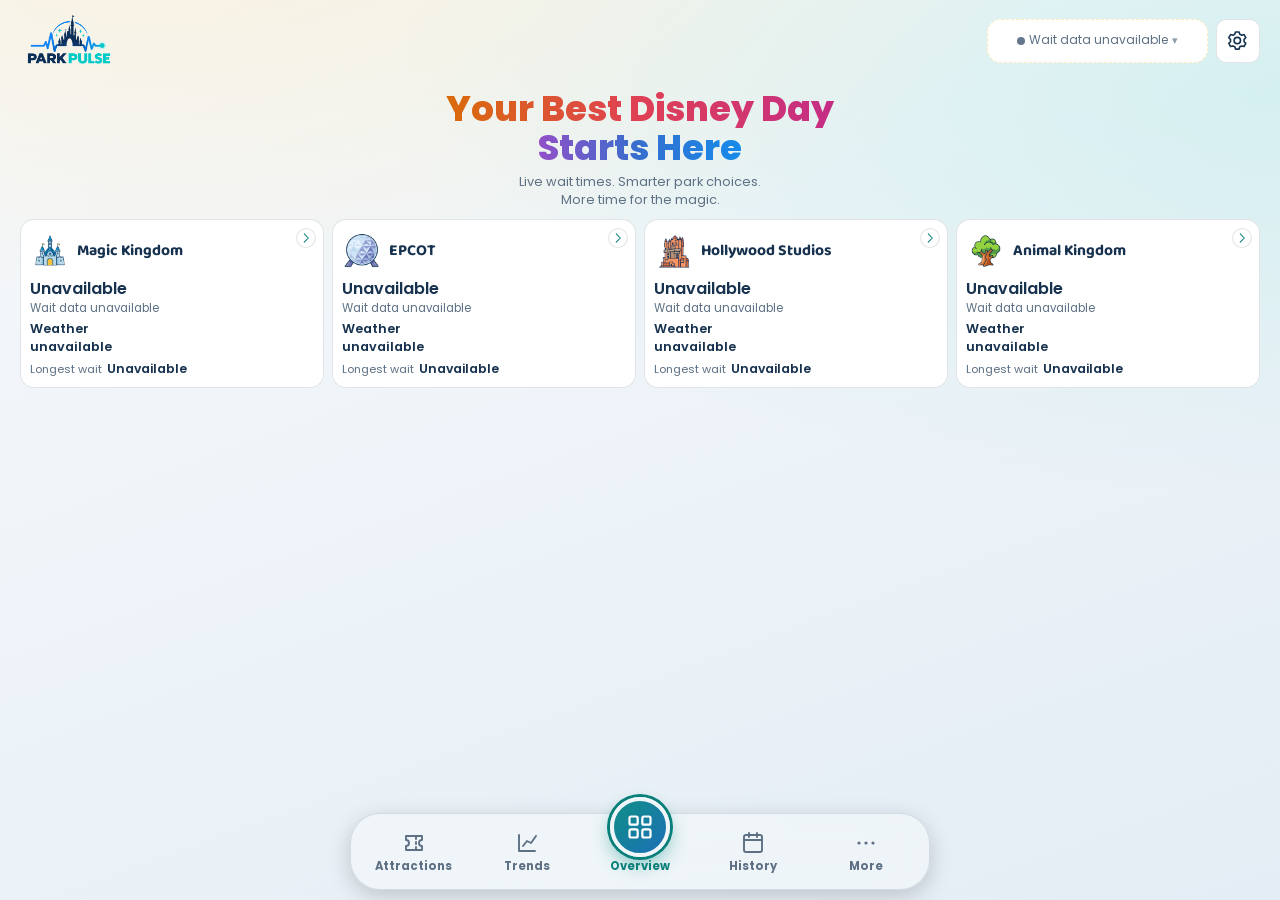
==== commit 980ab3fc: "Load lean navigation module and dock styles" ====
--- a/public/index.html
+++ b/public/index.html
@@ -36,9 +36,9 @@
 <meta property="og:description"
       content="Live wait times. Smarter park choices. More time for the magic.">
 <meta property="og:url"
-      content="https://jacocksr.github.io/disney-busyness-monitor/">
+      content="https://park-pulse.jacocksr.workers.dev/">
 <meta property="og:image"
-      content="https://jacocksr.github.io/disney-busyness-monitor/images/park-pulse-social.png">
+      content="https://park-pulse.jacocksr.workers.dev/images/park-pulse-social.png">
 <meta property="og:image:type" content="image/png">
 <meta property="og:image:width" content="1200">
 <meta property="og:image:height" content="630">
@@ -52,7 +52,7 @@
 <meta name="twitter:description"
       content="Live wait times. Smarter park choices. More time for the magic.">
 <meta name="twitter:image"
-      content="https://jacocksr.github.io/disney-busyness-monitor/images/park-pulse-social.png">
+      content="https://park-pulse.jacocksr.workers.dev/images/park-pulse-social.png">
 <meta name="twitter:image:alt"
       content="Promotional graphic for Disney World Park Pulse.">
 
@@ -64,6 +64,7 @@
 <link rel="stylesheet" href="assets/css/history-calendar.css">
 <link rel="stylesheet" href="assets/css/effects.css">
 <link rel="stylesheet" href="assets/css/app-shell.css">
+<link rel="stylesheet" href="assets/css/dock.css">
 <style>
 /* iOS top spacing: replace the 1.5rem body top padding; respect notch / Dynamic Island in standalone mode.
    TODO: move into assets/css/app-shell.css (Navigation section). */
@@ -385,6 +386,7 @@
 <script src="assets/js/park-cards.js"></script>
 <script src="assets/js/history.js"></script>
 <script src="assets/js/effects.js"></script>
+<script src="assets/js/nav.js"></script>
 <script src="assets/js/app-shell.js"></script>
 </body>
 </html>
--- a/public/assets/css/dock.css
+++ b/public/assets/css/dock.css
@@ -0,0 +1,193 @@
+/* Park Pulse dock: floating five-tab pill with a raised center Overview tab.
+   Loads after app-shell.css and replaces its older full-width dock rules for #ppNavigation. */
+
+#ppNavigation.pp-dock {
+  position: fixed;
+  left: 50%;
+  right: auto;
+  bottom: calc(10px + env(safe-area-inset-bottom));
+  width: min(580px, calc(100% - 20px));
+  transform: translateX(-50%);
+  display: grid;
+  grid-template-columns: repeat(5, minmax(0, 1fr));
+  align-items: end;
+  gap: 0;
+  padding: 8px 6px;
+  border: 1px solid var(--card-border);
+  border-radius: 30px;
+  background: var(--header-bg-solid);
+  background: color-mix(in srgb, var(--header-bg-solid) 88%, transparent);
+  -webkit-backdrop-filter: blur(14px);
+  backdrop-filter: blur(14px);
+  box-shadow: 0 6px 22px rgba(0, 0, 0, .18);
+  container-type: normal;
+  z-index: 100;
+}
+
+body.pp-navigation-enabled {
+  padding-bottom: calc(var(--pp-bottom, 72px) + 48px + env(safe-area-inset-bottom));
+}
+
+/* The previous dock's gliding outline is replaced by .pp-dock-ind below. */
+#ppNavigation .pp-dock-indicator {
+  display: none !important;
+}
+
+#ppNavigation .pp-dock-ind {
+  position: absolute;
+  left: 0;
+  top: 0;
+  width: 0;
+  height: 0;
+  border-radius: 20px;
+  background: rgba(76, 214, 192, .14);
+  background: color-mix(in srgb, var(--teal) 14%, transparent);
+  box-shadow: inset 0 0 0 1.5px var(--teal);
+  opacity: 0;
+  pointer-events: none;
+  z-index: 0;
+}
+
+#ppNavigation .pp-dock-ind.on {
+  opacity: 1;
+}
+
+#ppNavigation .pp-dock-ind.anim {
+  transition: transform .34s cubic-bezier(.4, .1, .2, 1), width .34s cubic-bezier(.4, .1, .2, 1),
+    height .34s cubic-bezier(.4, .1, .2, 1), opacity .2s;
+}
+
+#ppNavigation.pp-dock a.pp-tab {
+  position: relative;
+  z-index: 1;
+  display: flex;
+  flex-direction: column;
+  align-items: center;
+  justify-content: flex-end;
+  gap: 3px;
+  min-width: 0;
+  min-height: 56px;
+  margin: 0 3px;
+  padding: 7px 4px;
+  border-radius: 20px;
+  background: transparent;
+  box-shadow: none;
+  color: var(--text-muted);
+  font-size: .72rem;
+  font-weight: 700;
+  line-height: 1.2;
+  text-align: center;
+  text-decoration: none;
+  overflow-wrap: normal;
+  transition: color .25s;
+}
+
+#ppNavigation.pp-dock a.pp-tab[aria-current="page"] {
+  color: var(--teal);
+  font-weight: 700;
+}
+
+#ppNavigation.pp-dock a.pp-tab:focus-visible {
+  outline: 3px solid var(--teal);
+  outline-offset: 2px;
+}
+
+#ppNavigation .pp-tab-icon {
+  display: grid;
+  place-items: center;
+  width: 28px;
+  height: 28px;
+}
+
+#ppNavigation .pp-ico {
+  width: 24px;
+  height: 24px;
+  fill: none;
+  stroke: currentColor;
+  stroke-width: 1.9;
+  stroke-linecap: round;
+  stroke-linejoin: round;
+  flex: none;
+}
+
+#ppNavigation .pp-ico-fill circle {
+  fill: currentColor;
+  stroke: none;
+}
+
+/* Raised center tab */
+#ppNavigation.pp-dock a.pp-tab-center {
+  color: var(--text);
+}
+
+#ppNavigation.pp-dock a.pp-tab-center[aria-current="page"] {
+  color: var(--teal);
+}
+
+#ppNavigation a.pp-tab-center .pp-tab-icon {
+  width: 60px;
+  height: 60px;
+  margin-top: -34px;
+  border: 4px solid var(--header-bg-solid);
+  border-radius: 50%;
+  background: linear-gradient(135deg, #0f8f86, #1d6fb8);
+  color: #fff;
+  box-shadow: 0 8px 18px rgba(15, 143, 134, .45);
+  transition: box-shadow .3s, transform .3s cubic-bezier(.4, .1, .2, 1);
+}
+
+#ppNavigation a.pp-tab-center .pp-ico {
+  width: 28px;
+  height: 28px;
+}
+
+#ppNavigation a.pp-tab-center[aria-current="page"] .pp-tab-icon {
+  box-shadow: 0 0 0 3px var(--teal), 0 8px 18px rgba(15, 143, 134, .45);
+}
+
+#ppNavigation a.pp-tab-center:active .pp-tab-icon {
+  transform: scale(.94);
+}
+
+#ppNavigation a.pp-tab-center.pp-pop .pp-tab-icon {
+  animation: ppDockPop .38s cubic-bezier(.4, .1, .2, 1);
+}
+
+@keyframes ppDockPop {
+  0% { transform: scale(1); }
+  40% { transform: scale(1.12); }
+  100% { transform: scale(1); }
+}
+
+/* The Today / Explore History switch is driven by the Trends and History tabs. */
+.pp-history-primary {
+  display: none !important;
+}
+
+@media (max-width: 400px) {
+  #ppNavigation.pp-dock {
+    padding: 8px 3px;
+  }
+
+  #ppNavigation.pp-dock a.pp-tab {
+    margin: 0 1px;
+    padding: 7px 2px;
+    font-size: .65rem;
+  }
+}
+
+html[data-pp-animations="off"] #ppNavigation .pp-dock-ind,
+html[data-pp-animations="off"] #ppNavigation a.pp-tab,
+html[data-pp-animations="off"] #ppNavigation .pp-tab-icon {
+  transition: none !important;
+  animation: none !important;
+}
+
+@media (prefers-reduced-motion: reduce) {
+  #ppNavigation .pp-dock-ind,
+  #ppNavigation a.pp-tab,
+  #ppNavigation .pp-tab-icon {
+    transition: none !important;
+    animation: none !important;
+  }
+}
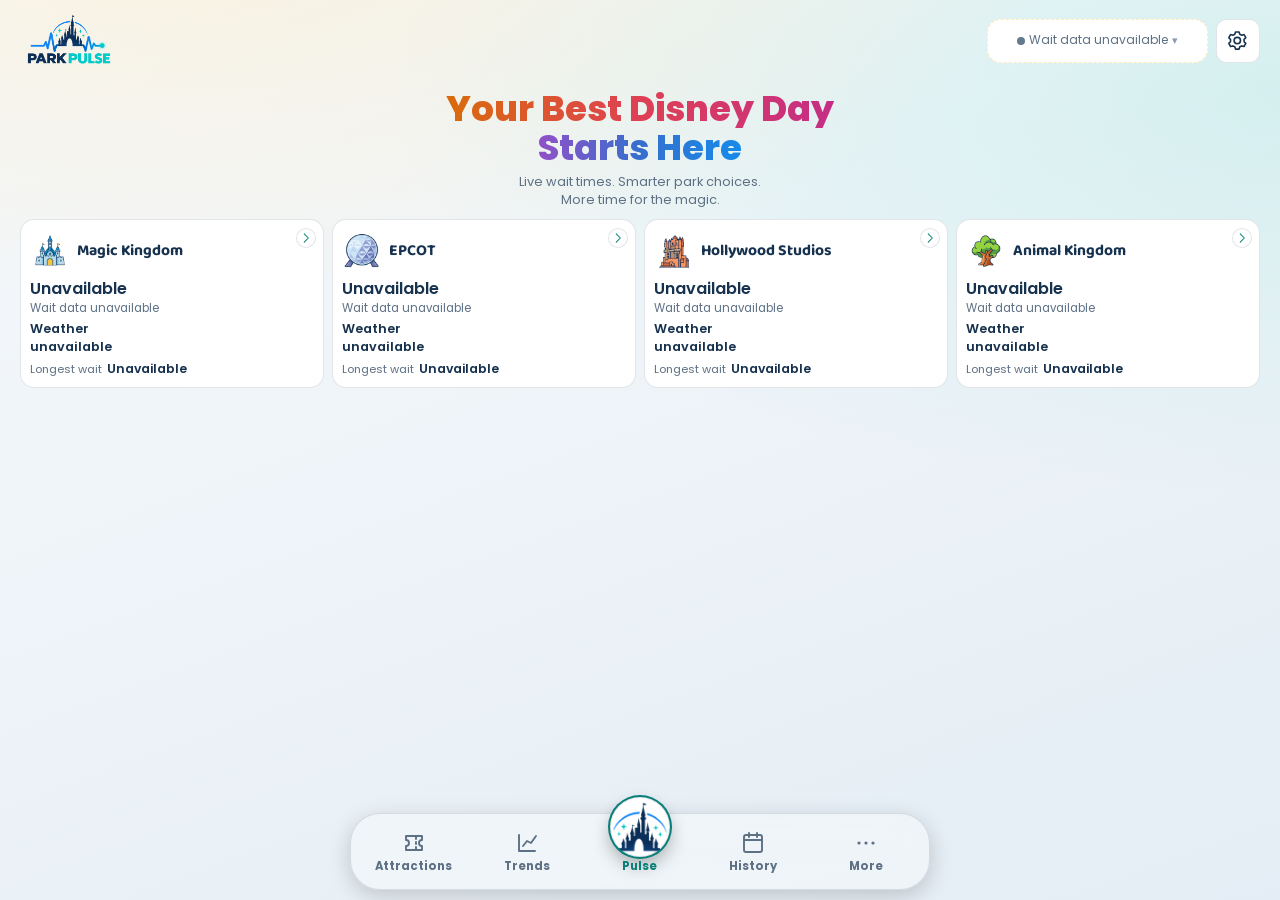
==== commit 3801b0b7: "Add park-emoji firework easter egg on the Pulse dock button" ====
--- a/public/index.html
+++ b/public/index.html
@@ -387,6 +387,7 @@
 <script src="assets/js/history.js"></script>
 <script src="assets/js/effects.js"></script>
 <script src="assets/js/nav.js"></script>
+<script src="assets/js/easter.js"></script>
 <script src="assets/js/app-shell.js"></script>
 </body>
 </html>
--- a/public/assets/css/dock.css
+++ b/public/assets/css/dock.css
@@ -1,4 +1,4 @@
-/* Park Pulse dock: floating five-tab pill with a raised center Overview tab.
+/* Park Pulse dock: floating five-tab pill with a raised center Pulse tab.
    Loads after app-shell.css and replaces its older full-width dock rules for #ppNavigation. */
 
 #ppNavigation.pp-dock {
@@ -33,19 +33,30 @@
   display: none !important;
 }
 
+/* Active indicator: JS sizes this box to the active tab; only a slim bar is drawn. */
 #ppNavigation .pp-dock-ind {
   position: absolute;
   left: 0;
   top: 0;
   width: 0;
   height: 0;
-  border-radius: 20px;
-  background: rgba(76, 214, 192, .14);
-  background: color-mix(in srgb, var(--teal) 14%, transparent);
-  box-shadow: inset 0 0 0 1.5px var(--teal);
+  background: transparent;
+  box-shadow: none;
   opacity: 0;
   pointer-events: none;
   z-index: 0;
+}
+
+#ppNavigation .pp-dock-ind::after {
+  content: "";
+  position: absolute;
+  left: 50%;
+  bottom: 2px;
+  width: 22px;
+  height: 3px;
+  border-radius: 3px;
+  background: var(--teal);
+  transform: translateX(-50%);
 }
 
 #ppNavigation .pp-dock-ind.on {
@@ -80,11 +91,20 @@
   text-decoration: none;
   overflow-wrap: normal;
   transition: color .25s;
+  -webkit-tap-highlight-color: transparent;
+  -webkit-touch-callout: none;
+  user-select: none;
+  -webkit-user-select: none;
 }
 
 #ppNavigation.pp-dock a.pp-tab[aria-current="page"] {
   color: var(--teal);
   font-weight: 700;
+}
+
+/* Mouse and touch taps show no outline or box; keyboard focus keeps a visible ring. */
+#ppNavigation.pp-dock a.pp-tab:focus:not(:focus-visible) {
+  outline: none;
 }
 
 #ppNavigation.pp-dock a.pp-tab:focus-visible {
@@ -115,7 +135,7 @@
   stroke: none;
 }
 
-/* Raised center tab */
+/* Raised center tab: solid disc with the theme-specific logo image on top (dark theme is the default). */
 #ppNavigation.pp-dock a.pp-tab-center {
   color: var(--text);
 }
@@ -128,21 +148,27 @@
   width: 60px;
   height: 60px;
   margin-top: -34px;
-  border: 4px solid var(--header-bg-solid);
+  border: 1px solid var(--card-border);
   border-radius: 50%;
-  background: linear-gradient(135deg, #0f8f86, #1d6fb8);
-  color: #fff;
-  box-shadow: 0 8px 18px rgba(15, 143, 134, .45);
+  background-color: var(--card-bg-solid);
+  background-image: url("../../images/darktheme-dock.png");
+  background-position: center;
+  background-repeat: no-repeat;
+  background-size: cover;
+  box-shadow: 0 8px 18px rgba(0, 0, 0, .3);
   transition: box-shadow .3s, transform .3s cubic-bezier(.4, .1, .2, 1);
 }
 
+html[data-theme="light"] #ppNavigation a.pp-tab-center .pp-tab-icon {
+  background-image: url("../../images/lighttheme-dock.png");
+}
+
 #ppNavigation a.pp-tab-center .pp-ico {
-  width: 28px;
-  height: 28px;
+  display: none;
 }
 
 #ppNavigation a.pp-tab-center[aria-current="page"] .pp-tab-icon {
-  box-shadow: 0 0 0 3px var(--teal), 0 8px 18px rgba(15, 143, 134, .45);
+  box-shadow: 0 0 0 2px var(--teal), 0 8px 18px rgba(0, 0, 0, .3);
 }
 
 #ppNavigation a.pp-tab-center:active .pp-tab-icon {
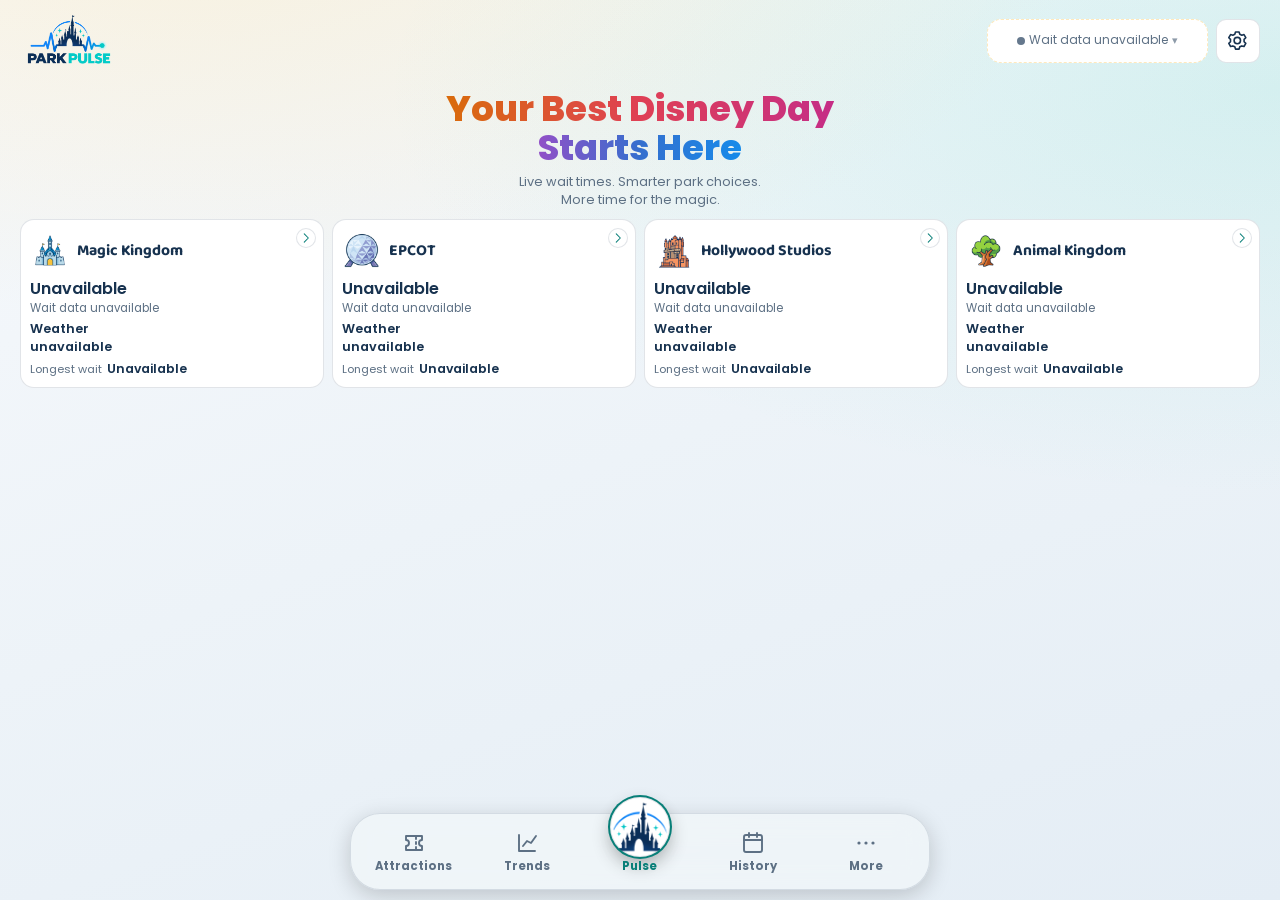
==== commit f5eb024b: "Rebuild the park score gauge so the needle is always drawn and drop the selection and entrance anima" ====
--- a/public/index.html
+++ b/public/index.html
@@ -65,6 +65,8 @@
 <link rel="stylesheet" href="assets/css/effects.css">
 <link rel="stylesheet" href="assets/css/app-shell.css">
 <link rel="stylesheet" href="assets/css/dock.css">
+<link rel="stylesheet" href="assets/css/snapshot.css">
+<link rel="stylesheet" href="assets/css/park-expand.css">
 <style>
 /* iOS top spacing: replace the 1.5rem body top padding; respect notch / Dynamic Island in standalone mode.
    TODO: move into assets/css/app-shell.css (Navigation section). */
@@ -385,9 +387,12 @@
 <script src="assets/js/core.js"></script>
 <script src="assets/js/park-cards.js"></script>
 <script src="assets/js/history.js"></script>
+<script src="assets/js/score-gauge.js?v=2.0.0"></script>
 <script src="assets/js/effects.js"></script>
 <script src="assets/js/nav.js"></script>
 <script src="assets/js/easter.js"></script>
 <script src="assets/js/app-shell.js"></script>
+<script src="assets/js/snapshot.js"></script>
+<script src="assets/js/park-expand.js"></script>
 </body>
 </html>
--- a/public/assets/css/history-calendar.css
+++ b/public/assets/css/history-calendar.css
@@ -96,8 +96,56 @@
   width: min(100%,25rem);
 }
 
+/* Keep the implicit accessible label without a visible Explore caption or empty gap. */
+.pp-history-select:has(> #ppHistoryAttraction) {
+  font-size: 0;
+  gap: 0;
+}
+
+.pp-history-select > #ppHistoryAttraction {
+  font-size: .8rem;
+}
+
 .pp-history-actions {
   font-size: .8rem;
+}
+
+/* The monthly card has no Recent 7 days button any more: the weekly view is its own card on the History tab.
+   The button stays in the DOM because history.js still binds it. */
+#ppRecentHistory {
+  display: none !important;
+}
+
+.pp-history-unit {
+  margin-right: auto;
+  color: var(--text-muted);
+  font-size: .78rem;
+  font-weight: 600;
+  line-height: 1.3;
+}
+
+/* Weekly Patterns card. The collapsed section it came from is hidden by script. */
+.pp-weekly-card {
+  margin: 1.5rem 0 2rem;
+}
+
+.pp-weekly-card [hidden] {
+  display: none !important;
+}
+
+/* The long explanatory box above the heatmap (the Last 7 days note and the By day of week note) is not shown here.
+   It is the same #heatmapCaveat element the old heatmap code fills in, so it is hidden, not removed. */
+.pp-weekly-card .heatmap-caveat,
+.pp-weekly-card .heatmap-caveat.visible {
+  display: none !important;
+}
+
+.pp-weekly-card .panel-header {
+  margin-bottom: .5rem;
+}
+
+.pp-weekly-card #ppLegacyBody > .heatmap-tabs {
+  margin: .2rem 0 .8rem;
 }
 
 .pp-history-info {
@@ -458,32 +506,60 @@
     width: 100%;
     justify-content: space-between;
   }
+
+  /* Compact calendar: every day is an even rounded square, so a five-week month takes about 40% less height.
+     The day number sits top left and the wait sits below it, centered. */
   .pp-calendar {
-    gap: .25rem;
+    gap: .2rem;
   }
   .pp-calendar-cell,
   #ppCalendar>button.pp-calendar-cell {
-    min-height: 88px;
-    padding: .35rem .2rem;
-    border-radius: 7px;
+    position: relative;
+    aspect-ratio: 1;
+    min-height: 0;
+    gap: 0;
+    padding: 3px 2px 2px;
+    border-radius: 10px;
+    overflow: hidden;
   }
   .pp-calendar-cell time {
-    font-size: .72rem;
+    align-self: flex-start;
+    padding-left: 2px;
+    font-size: .6rem;
+    line-height: 1.1;
+  }
+  .pp-cell-value {
+    margin-top: auto;
+    text-align: center;
   }
   .pp-cell-number {
-    font-size: clamp(.8rem,3.3vw,1.1rem);
+    font-size: clamp(.78rem,3.6vw,1rem);
+    line-height: 1.1;
   }
   .pp-cell-unit {
-    font-size: .58rem;
-  }
+    font-size: .5rem;
+    line-height: 1.1;
+    margin-top: 0;
+  }
+  /* "Today · partial" does not fit in a square. It stays available to screen readers, and the partial day
+     is marked with a dashed inner outline instead. */
   .pp-cell-partial {
-    font-size: .53rem;
+    position: absolute;
+    width: 1px;
+    height: 1px;
+    overflow: hidden;
+    clip: rect(0,0,0,0);
+    white-space: nowrap;
+  }
+  #ppCalendar>button.pp-calendar-cell:has(.pp-cell-partial) {
+    outline: 1.5px dashed rgba(16,42,67,.6);
+    outline-offset: -4px;
   }
   .pp-weekday {
     font-size: .63rem;
   }
   .pp-future .pp-cell-value {
-    font-size: .6rem;
+    font-size: .55rem;
   }
   #ppHistoryFilter {
     font-size: 16px;
--- a/public/assets/css/app-shell.css
+++ b/public/assets/css/app-shell.css
@@ -283,23 +283,6 @@
   min-height: 44px;
   color: var(--teal);
   font-size: .85rem;
-}
-
-#ppDetailedParkConditions {
-  margin: 12px 0;
-  border: 1px solid var(--card-border);
-  border-radius: 12px;
-  padding: 12px;
-}
-
-#ppDetailedParkConditions>summary {
-  min-height: 44px;
-  cursor: pointer;
-  font-weight: 600;
-}
-
-#ppDetailedParkConditions .pp1b-legacy-body {
-  padding-top: 12px;
 }
 
 #pp1bDisplayPreferences {
@@ -626,59 +609,6 @@
   text-align: center;
   margin: 0 0 14px;
   color: var(--text-muted);
-}
-
-#ppDetailedParkConditions #parkGrid .pulse-identity {
-  min-width: 0;
-  align-items: center;
-}
-
-#ppDetailedParkConditions #parkGrid .pulse-identity>img {
-  display: block;
-  width: 80px;
-  height: 80px;
-  min-width: 80px;
-  max-width: 80px;
-  flex: 0 0 80px;
-  object-fit: contain;
-  opacity: 1;
-  visibility: visible;
-}
-
-#ppDetailedParkConditions #parkGrid .pulse-identity>img.pp-icon-failed {
-  display: none;
-}
-
-#ppDetailedParkConditions .pp-icon-fallback {
-  display: inline-flex;
-  align-items: center;
-  justify-content: center;
-  width: 80px;
-  height: 80px;
-  flex: 0 0 80px;
-  border: 1px dashed var(--card-border);
-  border-radius: 12px;
-  font-weight: 700;
-  color: var(--text-muted);
-}
-
-#ppDetailedParkConditions .pp-icon-fallback[hidden] {
-  display: none !important;
-}
-
-@media (max-width:600px) {
-  #ppDetailedParkConditions #parkGrid .pulse-identity>img {
-    width: 60px;
-    height: 60px;
-    min-width: 60px;
-    max-width: 60px;
-    flex-basis: 60px;
-  }
-  #ppDetailedParkConditions .pp-icon-fallback {
-    width: 60px;
-    height: 60px;
-    flex-basis: 60px;
-  }
 }
 
 /* ==== Status theme ==== */
--- a/public/assets/css/dock.css
+++ b/public/assets/css/dock.css
@@ -1,5 +1,7 @@
 /* Park Pulse dock: floating five-tab pill with a raised center Pulse tab.
-   Loads after app-shell.css and replaces its older full-width dock rules for #ppNavigation. */
+   Loads after app-shell.css and replaces its older full-width dock rules for #ppNavigation.
+   Later sections: the header park-emoji chooser, then sitewide interaction polish
+   (gear rotation, tap highlight, press animation). */
 
 #ppNavigation.pp-dock {
   position: fixed;
@@ -217,3 +219,157 @@
     animation: none !important;
   }
 }
+
+/* ==========================================================================
+   Header park chooser
+   Four park emojis sit in the header row between the logo and the gear on every tab except Pulse,
+   where the last-updated pill is shown instead. The old dropdown stays in the DOM but is hidden. */
+
+#ppNavigationHeader > label {
+  display: none !important;
+}
+
+#ppHeaderParks {
+  grid-column: 2;
+  grid-row: 1;
+  justify-self: end;
+  align-self: center;
+  display: flex;
+  align-items: center;
+  justify-content: flex-end;
+  gap: 6px;
+  width: 100%;
+  min-width: 0;
+}
+
+#ppHeaderParks[hidden] {
+  display: none !important;
+}
+
+#ppHeaderParks .park-select-btn {
+  flex: 0 1 44px;
+  width: 44px;
+  min-width: 0;
+  height: auto;
+  aspect-ratio: 1;
+  margin: 0;
+  padding: 3px;
+  display: grid;
+  place-items: center;
+  border: 1px solid transparent;
+  border-radius: 14px;
+  background: transparent;
+  box-shadow: none;
+  cursor: pointer;
+  transition: scale .25s cubic-bezier(.4, .1, .2, 1), background-color .2s, border-color .2s;
+}
+
+#ppHeaderParks .park-select-btn img {
+  display: block;
+  width: 100%;
+  height: 100%;
+  object-fit: contain;
+  pointer-events: none;
+}
+
+#ppHeaderParks .park-select-btn[aria-pressed="true"] {
+  border-color: var(--teal);
+  background: color-mix(in srgb, var(--teal) 14%, transparent);
+}
+
+/* Calm taps. The shared park-icon styles in base.css lift the icon on hover (which sticks after a tap on a
+   phone, so the selected icon stays raised), pulse it to 135% on selection and add a gold glow. None of that
+   applies in the header. The teal ring is the only selected cue and a gentle press shrink is the only motion. */
+#ppHeaderParks .park-select-btn img,
+#ppHeaderParks .park-select-btn:hover img,
+#ppHeaderParks .park-select-btn:active img,
+#ppHeaderParks .park-select-btn:focus img,
+#ppHeaderParks .park-select-btn.active-park img {
+  transform: none !important;
+  translate: none !important;
+  transition: none !important;
+  animation: none !important;
+}
+
+#ppHeaderParks img.emoji-pulse {
+  animation: none !important;
+}
+
+#ppHeaderParks .park-select-btn.active-park {
+  box-shadow: none;
+}
+
+@media (hover: hover) {
+  #ppHeaderParks .park-select-btn:not([aria-pressed="true"]):hover {
+    background: rgba(255, 255, 255, .06);
+  }
+}
+
+/* ==========================================================================
+   Sitewide interaction polish
+   ========================================================================== */
+
+/* 1. No browser tap highlight on any element. */
+html,
+body,
+*,
+*::before,
+*::after {
+  -webkit-tap-highlight-color: transparent;
+}
+
+/* 2. Mouse and touch taps leave no focus ring; keyboard focus keeps the app's own focus-visible rings. */
+:where(a, button, summary, select, [role="button"], [tabindex]):focus:not(:focus-visible) {
+  outline: none;
+}
+
+/* 3. Settings gear: turns 180 degrees clockwise while the settings dialog is open and turns back when it closes.
+   global settings sets data-motion on the dialog: opening, open, closing, closed. */
+#ppGlobalSettingsButton svg {
+  transform-origin: 50% 50%;
+  transition: transform .45s cubic-bezier(.4, .1, .2, 1);
+}
+
+html:has(#ppGlobalSettingsDialog[data-motion="opening"], #ppGlobalSettingsDialog[data-motion="open"]) #ppGlobalSettingsButton svg {
+  transform: rotate(180deg);
+}
+
+@supports not selector(:has(*)) {
+  #ppGlobalSettingsButton[aria-expanded="true"] svg {
+    transform: rotate(180deg);
+  }
+}
+
+/* 4. Press feedback like the center Pulse button: the control shrinks a little while pressed and springs back.
+   Uses the separate scale property, so existing transforms and layouts are untouched.
+   :where() keeps specificity at zero, so any component that styles its own transition still wins. */
+:where(button, [role="button"], .heatmap-tab, .info-btn, .day-nav-btn, .tz-option, .pp-best-link, .pp-open-display-settings) {
+  transition: scale .25s cubic-bezier(.4, .1, .2, 1);
+}
+
+:where(button, [role="button"], .heatmap-tab, .info-btn, .day-nav-btn, .tz-option, .pp-best-link, .pp-open-display-settings):where(:not(:disabled, [aria-disabled="true"])):active {
+  scale: .94;
+}
+
+/* Large tappable surfaces shrink less so they do not look jumpy. */
+:where(summary, a.pp1b-card, .park-card) {
+  transition: scale .25s cubic-bezier(.4, .1, .2, 1);
+}
+
+:where(summary, a.pp1b-card, .park-card):active {
+  scale: .985;
+}
+
+html[data-pp-animations="off"] #ppGlobalSettingsButton svg,
+html[data-pp-animations="off"] :where(button, [role="button"], .heatmap-tab, .info-btn, .day-nav-btn, .tz-option, .pp-best-link, .pp-open-display-settings, summary, a.pp1b-card, .park-card) {
+  transition: none !important;
+  scale: none !important;
+}
+
+@media (prefers-reduced-motion: reduce) {
+  #ppGlobalSettingsButton svg,
+  :where(button, [role="button"], .heatmap-tab, .info-btn, .day-nav-btn, .tz-option, .pp-best-link, .pp-open-display-settings, summary, a.pp1b-card, .park-card) {
+    transition: none !important;
+    scale: none !important;
+  }
+}
--- a/public/assets/css/snapshot.css
+++ b/public/assets/css/snapshot.css
@@ -0,0 +1,232 @@
+/* Park Pulse snapshot card (Attractions tab). Pairs with assets/js/snapshot.js.
+   The long original lines stay in the DOM but are hidden once the short version is active. */
+
+#ppSelectedParkSnapshot.pp-snap-lean [data-average],
+#ppSelectedParkSnapshot.pp-snap-lean [data-comparison],
+#ppSelectedParkSnapshot.pp-snap-lean [data-meta] {
+  display: none !important;
+}
+
+.pp-snap-headline {
+  flex: 1 1 auto;
+  min-width: 0;
+  color: var(--text);
+  font-size: 1rem;
+  font-weight: 600;
+  line-height: 1.3;
+}
+
+.pp-snap-headline strong {
+  font-size: 1.3rem;
+  font-weight: 800;
+}
+
+.pp-snap-trend {
+  display: flex;
+  flex-wrap: wrap;
+  align-items: center;
+  gap: 6px 8px;
+  margin-top: 6px;
+}
+
+.pp-snap-trend:empty {
+  display: none;
+}
+
+.pp-pill {
+  --tone: var(--teal);
+  display: inline-flex;
+  align-items: center;
+  gap: 6px;
+  padding: 3px 11px 3px 9px;
+  border: 1px solid var(--tone);
+  border: 1px solid color-mix(in srgb, var(--tone) 55%, transparent);
+  border-radius: 999px;
+  background: color-mix(in srgb, var(--tone) 14%, transparent);
+  color: var(--text);
+  font-size: .82rem;
+  font-weight: 600;
+  line-height: 1.3;
+}
+
+.pp-pill::before {
+  content: "";
+  flex: none;
+  width: 8px;
+  height: 8px;
+  border-radius: 50%;
+  background: var(--tone);
+}
+
+.pp-pill[data-tone="busy"] {
+  --tone: var(--red);
+}
+
+.pp-pill[data-tone="quiet"] {
+  --tone: var(--green);
+}
+
+.pp-pill[data-tone="typical"] {
+  --tone: var(--teal);
+}
+
+.pp-snap-muted {
+  color: var(--text-muted);
+  font-size: .78rem;
+  line-height: 1.35;
+}
+
+.pp-snap-meta {
+  margin-top: 6px;
+  color: var(--text-muted);
+  font-size: .8rem;
+  line-height: 1.35;
+}
+
+/* Evidence inside the existing Best Park disclosure; its toggle and motion stay owned by app-shell. */
+#bestParkBanner .pp-best-evidence {
+  min-width: 0;
+  color: var(--text);
+  font-size: .8rem;
+  line-height: 1.4;
+}
+
+#bestParkBanner .pp-best-reason {
+  margin: 0 0 .5rem;
+  color: var(--text);
+}
+
+#bestParkBanner .pp-best-facts {
+  display: block;
+  margin: 0 0 .45rem;
+}
+
+#bestParkBanner .pp-best-facts > div {
+  min-width: 0;
+}
+
+#bestParkBanner .pp-best-facts > div[hidden] {
+  display: none;
+}
+
+#bestParkBanner .pp-best-facts dt {
+  color: var(--text-muted);
+  font-size: .72rem;
+}
+
+#bestParkBanner .pp-best-facts dd {
+  margin: .12rem 0 0;
+  font-weight: 600;
+  overflow-wrap: anywhere;
+}
+
+#bestParkBanner .pp-best-hours {
+  margin: .25rem 0;
+  color: var(--text-muted);
+  font-size: .74rem;
+}
+
+/* Park artwork behind the expanded Best Park card. The winning park key is set by snapshot.js. */
+#bestParkBanner.pp-best-evidence-card {
+  position: relative;
+  isolation: isolate;
+}
+
+#bestParkBanner.pp-best-evidence-card .pp-best-toggle,
+#bestParkBanner.pp-best-evidence-card .pp-best-more {
+  position: relative;
+  z-index: 1;
+}
+
+#bestParkBanner.pp-best-evidence-card::before {
+  content: "";
+  position: absolute;
+  inset: 0;
+  z-index: 0;
+  pointer-events: none;
+  background-position: center;
+  background-repeat: no-repeat;
+  background-size: cover;
+  opacity: 0;
+  transition: opacity .28s ease;
+}
+
+#bestParkBanner.pp-best-evidence-card[data-best-park="magic_kingdom"]::before {
+  background-image: url("../../images/MKBest.webp");
+}
+
+#bestParkBanner.pp-best-evidence-card[data-best-park="epcot"]::before {
+  background-image: url("../../images/EPCOTBest.webp");
+}
+
+#bestParkBanner.pp-best-evidence-card[data-best-park="hollywood_studios"]::before {
+  background-image: url("../../images/HSBest.webp");
+}
+
+#bestParkBanner.pp-best-evidence-card[data-best-park="animal_kingdom"]::before {
+  background-image: url("../../images/AKBest.webp");
+}
+
+#bestParkBanner.pp-best-evidence-card:has(.pp-best-toggle[aria-expanded="true"])::before {
+  opacity: .34;
+}
+
+[data-theme="dark"] #bestParkBanner.pp-best-evidence-card:has(.pp-best-toggle[aria-expanded="true"])::before {
+  opacity: .28;
+}
+
+html[data-pp-animations="off"] #bestParkBanner.pp-best-evidence-card::before {
+  transition: none;
+}
+
+@media (prefers-reduced-motion: reduce) {
+  #bestParkBanner.pp-best-evidence-card::before {
+    transition: none;
+  }
+}
+
+/* Light mode: soften the artwork, add a white wash behind the text and use full-strength text color. */
+[data-theme="light"] #bestParkBanner.pp-best-evidence-card:has(.pp-best-toggle[aria-expanded="true"])::before {
+  opacity: .26;
+}
+
+[data-theme="light"] #bestParkBanner.pp-best-evidence-card::after {
+  content: "";
+  position: absolute;
+  inset: 0;
+  z-index: 0;
+  pointer-events: none;
+  background: linear-gradient(90deg, rgba(255, 255, 255, .58), rgba(255, 255, 255, .3));
+  opacity: 0;
+  transition: opacity .28s ease;
+}
+
+[data-theme="light"] #bestParkBanner.pp-best-evidence-card:has(.pp-best-toggle[aria-expanded="true"])::after {
+  opacity: 1;
+}
+
+[data-theme="light"] #bestParkBanner.pp-best-evidence-card .pp-best-evidence,
+[data-theme="light"] #bestParkBanner.pp-best-evidence-card .pp-best-label {
+  text-shadow: 0 0 6px rgba(255, 255, 255, .75);
+}
+
+[data-theme="light"] #bestParkBanner.pp-best-evidence-card .pp-best-facts dt,
+[data-theme="light"] #bestParkBanner.pp-best-evidence-card .pp-best-hours {
+  color: var(--text);
+  font-weight: 500;
+}
+
+[data-theme="light"] #bestParkBanner.pp-best-evidence-card .pp-best-link {
+  background: rgba(255, 255, 255, .72);
+  text-shadow: none;
+}
+
+html[data-pp-animations="off"] [data-theme="light"] #bestParkBanner.pp-best-evidence-card::after {
+  transition: none;
+}
+
+@media (prefers-reduced-motion: reduce) {
+  [data-theme="light"] #bestParkBanner.pp-best-evidence-card::after {
+    transition: none;
+  }
+}
--- a/public/assets/css/park-expand.css
+++ b/public/assets/css/park-expand.css
@@ -0,0 +1,310 @@
+/* Park Pulse park card expansion (Overview). Single source for the panel, grid, artwork and pill backing.
+   Pairs with assets/js/park-expand.js. Loads after snapshot.css.
+   Weather row = .pulse-footer (.pulse-weather is only the text inside it, so it gets no backing). */
+
+#ppParkExpand {
+  --pp-blur: 6px;
+  --pp-veil: color-mix(in srgb, var(--card-bg-solid) 55%, transparent);
+}
+
+[data-theme=light] #ppParkExpand {
+  --pp-veil: rgba(255, 255, 255, .62);
+}
+
+/* park-expand.js sets data-motion=run while the open/close animation plays: blur off for performance. */
+#ppParkExpand[data-motion=run] {
+  --pp-blur: 0px;
+}
+
+#ppCompactOverview .pp1b-card[data-pp-expand] {
+  cursor: pointer;
+}
+
+.pp1b-card.pp-expand-source {
+  visibility: hidden;
+}
+
+#ppParkExpand {
+  position: fixed;
+  inset: 0;
+  z-index: 150;
+  display: flex;
+  align-items: center;
+  justify-content: center;
+  box-sizing: border-box;
+  padding: max(12px, env(safe-area-inset-top)) 12px max(12px, env(safe-area-inset-bottom));
+}
+
+#ppParkExpand[hidden] {
+  display: none !important;
+}
+
+#ppParkExpand .pp-expand-backdrop {
+  position: absolute;
+  inset: 0;
+  background: rgba(10, 20, 40, .48);
+  backdrop-filter: blur(4px);
+  -webkit-backdrop-filter: blur(4px);
+}
+
+#ppParkExpand .pp-expand-panel {
+  position: relative;
+  display: flex;
+  flex-direction: column;
+  width: min(100%, 460px);
+  max-height: 100%;
+  overflow: hidden;
+  border: 1px solid var(--card-border);
+  border-radius: 24px;
+  background: var(--card-bg-solid);
+  color: var(--text);
+  box-shadow: 0 24px 64px rgba(0, 0, 0, .45);
+}
+
+#ppParkExpand .pp-expand-panel:focus {
+  outline: none;
+}
+
+#ppParkExpand .pp-expand-toolbar {
+  flex: 0 0 auto;
+  display: flex;
+  align-items: center;
+  justify-content: space-between;
+  gap: 8px;
+  padding: 4px 6px 0 16px;
+}
+
+#ppParkExpand .pp-expand-eyebrow {
+  color: var(--text-muted);
+  font-size: .7rem;
+  font-weight: 700;
+  letter-spacing: .08em;
+  text-transform: uppercase;
+}
+
+#ppParkExpand .pp-expand-close {
+  display: inline-flex;
+  align-items: center;
+  justify-content: center;
+  width: 44px;
+  height: 44px;
+  border: 0;
+  border-radius: 50%;
+  background: transparent;
+  color: var(--text);
+  font: inherit;
+  font-size: 1rem;
+  cursor: pointer;
+}
+
+#ppParkExpand .pp-expand-close:hover {
+  background: var(--card-bg);
+}
+
+#ppParkExpand .pp-expand-close:focus-visible,
+#ppParkExpand .pp-expand-action:focus-visible {
+  outline: 3px solid var(--teal);
+  outline-offset: 2px;
+}
+
+#ppParkExpand .pp-expand-scroll {
+  flex: 1 1 auto;
+  min-height: 0;
+  overflow-y: auto;
+  overscroll-behavior: contain;
+  -webkit-overflow-scrolling: touch;
+  padding: 4px 12px 14px;
+}
+
+#ppParkExpand .pp-expand-actions {
+  flex: 0 0 auto;
+  display: flex;
+  gap: 8px;
+  padding: 10px 12px calc(12px + env(safe-area-inset-bottom, 0px));
+  border-top: 1px solid var(--card-border);
+}
+
+#ppParkExpand .pp-expand-action {
+  flex: 1 1 0;
+  display: inline-flex;
+  align-items: center;
+  justify-content: center;
+  min-height: 44px;
+  padding: 6px 10px;
+  border: 1px solid var(--teal);
+  border-radius: 999px;
+  color: var(--teal);
+  font-size: .8rem;
+  font-weight: 600;
+  text-align: center;
+  text-decoration: none;
+}
+
+#ppParkExpand .pp-expand-action:hover {
+  background: color-mix(in srgb, var(--teal) 12%, transparent);
+}
+
+/* The real park grid lives in the panel while it is open: one column, only the chosen park's card. */
+#ppParkExpand #parkGrid {
+  display: block;
+  margin: 0;
+}
+
+#ppParkExpand[data-park=magic_kingdom] #parkGrid > .park-card:not([data-park-key=magic_kingdom]),
+#ppParkExpand[data-park=epcot] #parkGrid > .park-card:not([data-park-key=epcot]),
+#ppParkExpand[data-park=hollywood_studios] #parkGrid > .park-card:not([data-park-key=hollywood_studios]),
+#ppParkExpand[data-park=animal_kingdom] #parkGrid > .park-card:not([data-park-key=animal_kingdom]) {
+  display: none;
+}
+
+#ppParkExpand #parkGrid .park-card,
+#ppParkExpand #parkGrid .park-card:hover {
+  transform: none !important;
+  box-shadow: none;
+  cursor: default;
+}
+
+/* Icon sizing that used to be scoped to #ppDetailedParkConditions. */
+#ppParkExpand #parkGrid .pulse-identity {
+  min-width: 0;
+  align-items: center;
+}
+
+#ppParkExpand #parkGrid .pulse-identity > img {
+  display: block;
+  width: 80px;
+  height: 80px;
+  min-width: 80px;
+  max-width: 80px;
+  flex: 0 0 80px;
+  object-fit: contain;
+  opacity: 1;
+  visibility: visible;
+}
+
+#ppParkExpand #parkGrid .pulse-identity > img.pp-icon-failed {
+  display: none;
+}
+
+#ppParkExpand .pp-icon-fallback {
+  display: inline-flex;
+  align-items: center;
+  justify-content: center;
+  width: 80px;
+  height: 80px;
+  flex: 0 0 80px;
+  border: 1px dashed var(--card-border);
+  border-radius: 12px;
+  font-weight: 700;
+  color: var(--text-muted);
+}
+
+#ppParkExpand .pp-icon-fallback[hidden] {
+  display: none !important;
+}
+
+@media (max-width: 600px) {
+  #ppParkExpand #parkGrid .pulse-identity > img {
+    width: 60px;
+    height: 60px;
+    min-width: 60px;
+    max-width: 60px;
+    flex-basis: 60px;
+  }
+  #ppParkExpand .pp-icon-fallback {
+    width: 60px;
+    height: 60px;
+    flex-basis: 60px;
+  }
+}
+
+/* Park artwork on the expanded card only. The art sits behind the content (z-index -1 inside an isolated card). */
+#ppParkExpand #parkGrid .park-card {
+  isolation: isolate;
+  backdrop-filter: none;
+  -webkit-backdrop-filter: none;
+}
+
+#ppParkExpand #parkGrid .park-card::before {
+  content: '';
+  position: absolute;
+  inset: 0;
+  z-index: -1;
+  pointer-events: none;
+  background-position: center;
+  background-repeat: no-repeat;
+  background-size: cover;
+  opacity: .26;
+}
+
+#ppParkExpand[data-park=magic_kingdom] #parkGrid .park-card::before {
+  background-image: url(../../images/MKCard.webp);
+}
+
+#ppParkExpand[data-park=epcot] #parkGrid .park-card::before {
+  background-image: url(../../images/EPCOTCard.webp);
+}
+
+#ppParkExpand[data-park=hollywood_studios] #parkGrid .park-card::before {
+  background-image: url(../../images/HSCard.webp);
+}
+
+#ppParkExpand[data-park=animal_kingdom] #parkGrid .park-card::before {
+  background-image: url(../../images/AKCard.webp);
+}
+
+[data-theme=light] #ppParkExpand #parkGrid .park-card::before {
+  opacity: .45;
+}
+
+[data-theme=light] #ppParkExpand #parkGrid .park-card {
+  text-shadow: 0 0 6px rgba(255, 255, 255, .7);
+}
+
+/* Frosted backing over the art. The selector list is written once; theme and motion are handled by the variables. */
+html body #ppParkExpand #parkGrid .park-card :is(
+  .pp-card-pill,
+  .pulse-closure-main,
+  .pulse-disclosure,
+  .pulse-hours-main,
+  .pulse-hours-ee,
+  .pulse-hours-event,
+  .pulse-hours-festival,
+  .park-status-banner,
+  .best-time-strip,
+  .pulse-footer
+) {
+  background-image: linear-gradient(var(--pp-veil), var(--pp-veil));
+  -webkit-backdrop-filter: blur(var(--pp-blur));
+  backdrop-filter: blur(var(--pp-blur));
+}
+
+#ppParkExpand #parkGrid .park-card .pulse-waits {
+  -webkit-backdrop-filter: blur(var(--pp-blur));
+  backdrop-filter: blur(var(--pp-blur));
+}
+
+/* Light mode: the Average/Longest wait box was a solid cream; let the art show through like dark mode. */
+[data-theme=light] #ppParkExpand #parkGrid .park-card .pulse-waits.pulse-waits-clickable {
+  background: rgba(255, 244, 222, .55);
+}
+
+[data-theme=light] #ppParkExpand #parkGrid .park-card .pulse-waits.pulse-waits-clickable:hover {
+  background: rgba(255, 237, 201, .7);
+}
+
+/* Tap for hourly wait trend pill: light so the art reads through; border and text unchanged. */
+html body #ppParkExpand #parkGrid .park-card .pulse-waits .pulse-waits-pill-btn {
+  background: rgba(255, 209, 102, .08);
+}
+
+html[data-theme=light] body #ppParkExpand #parkGrid .park-card .pulse-waits .pulse-waits-pill-btn,
+html[data-theme=light] body #ppParkExpand #parkGrid .park-card .pulse-waits.pulse-waits-clickable:hover .pulse-waits-pill-btn {
+  background: rgba(246, 223, 179, .35);
+}
+
+/* Page background: base.css draws six faint fixed star specks on body::before. They read as stray dots on the dark
+   background, so they are switched off here. TODO: delete the body::before rule from base.css, then delete this block. */
+body::before {
+  content: none;
+}
